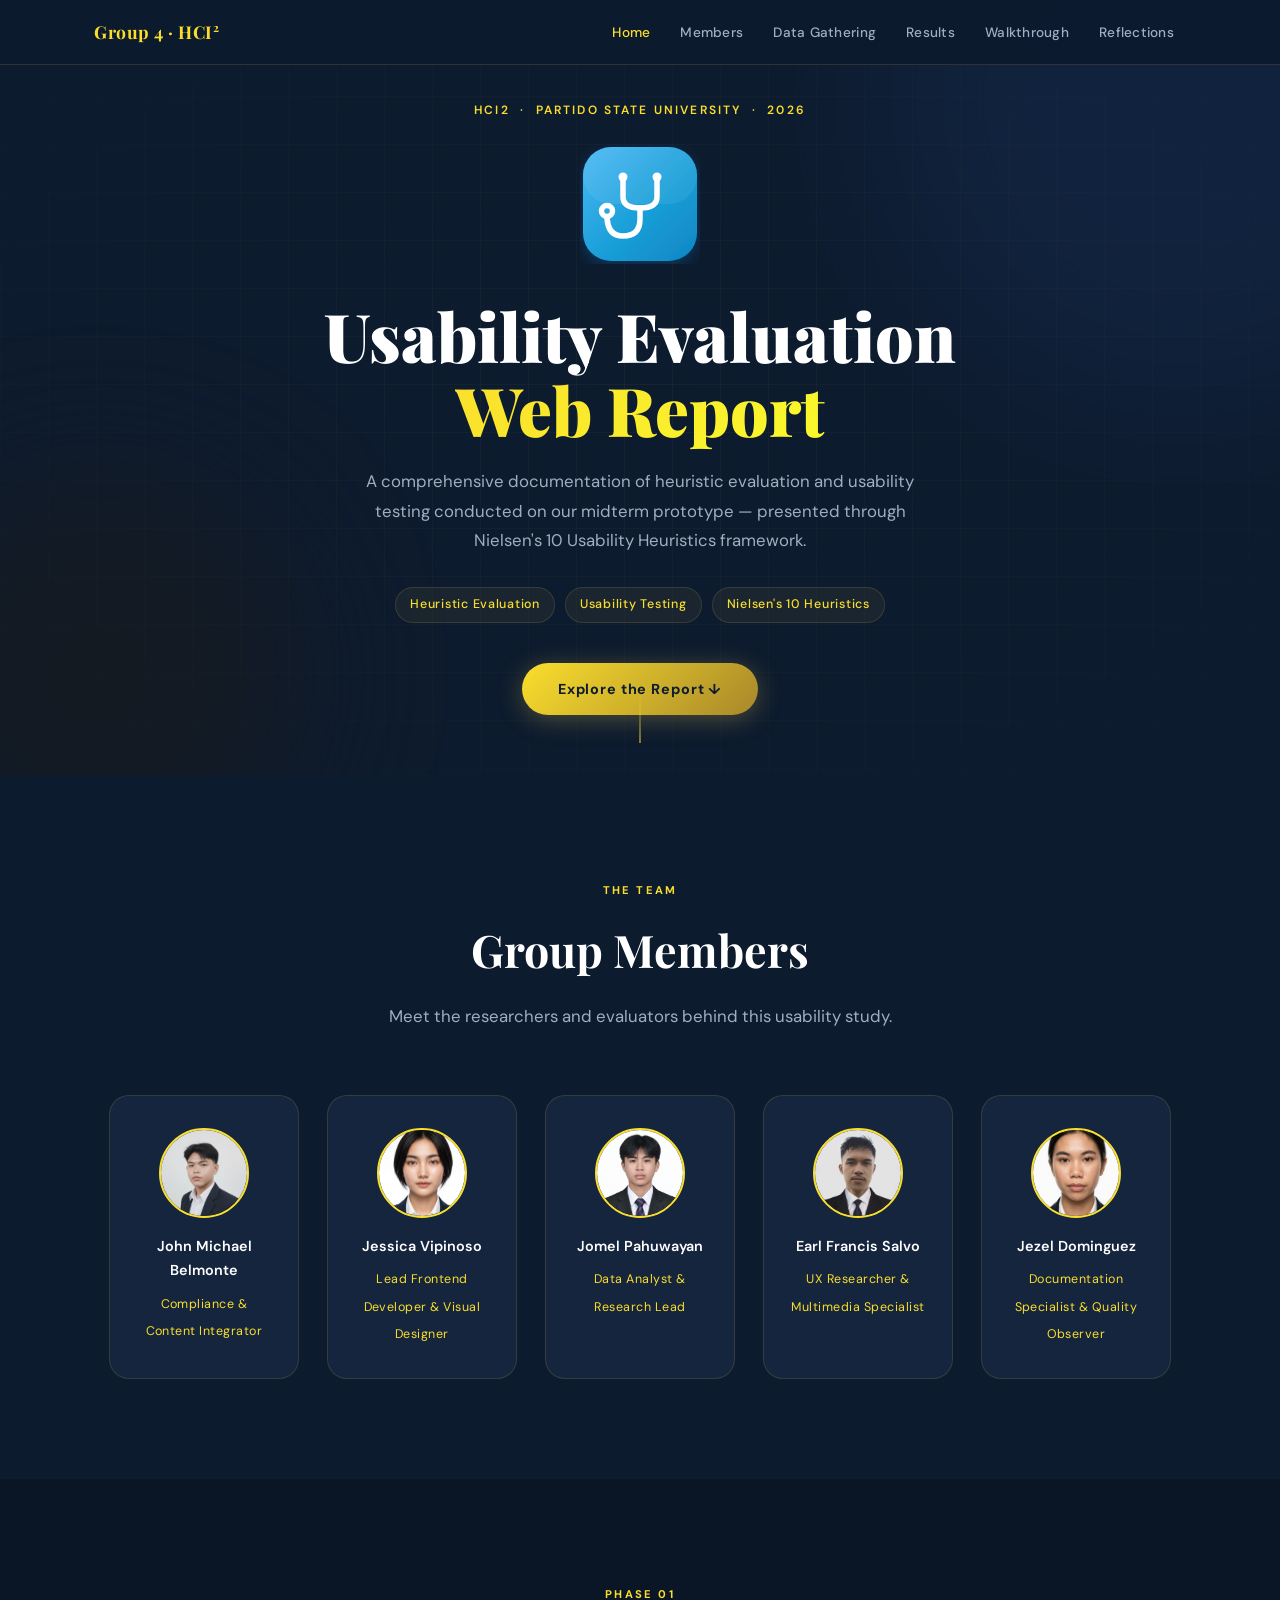
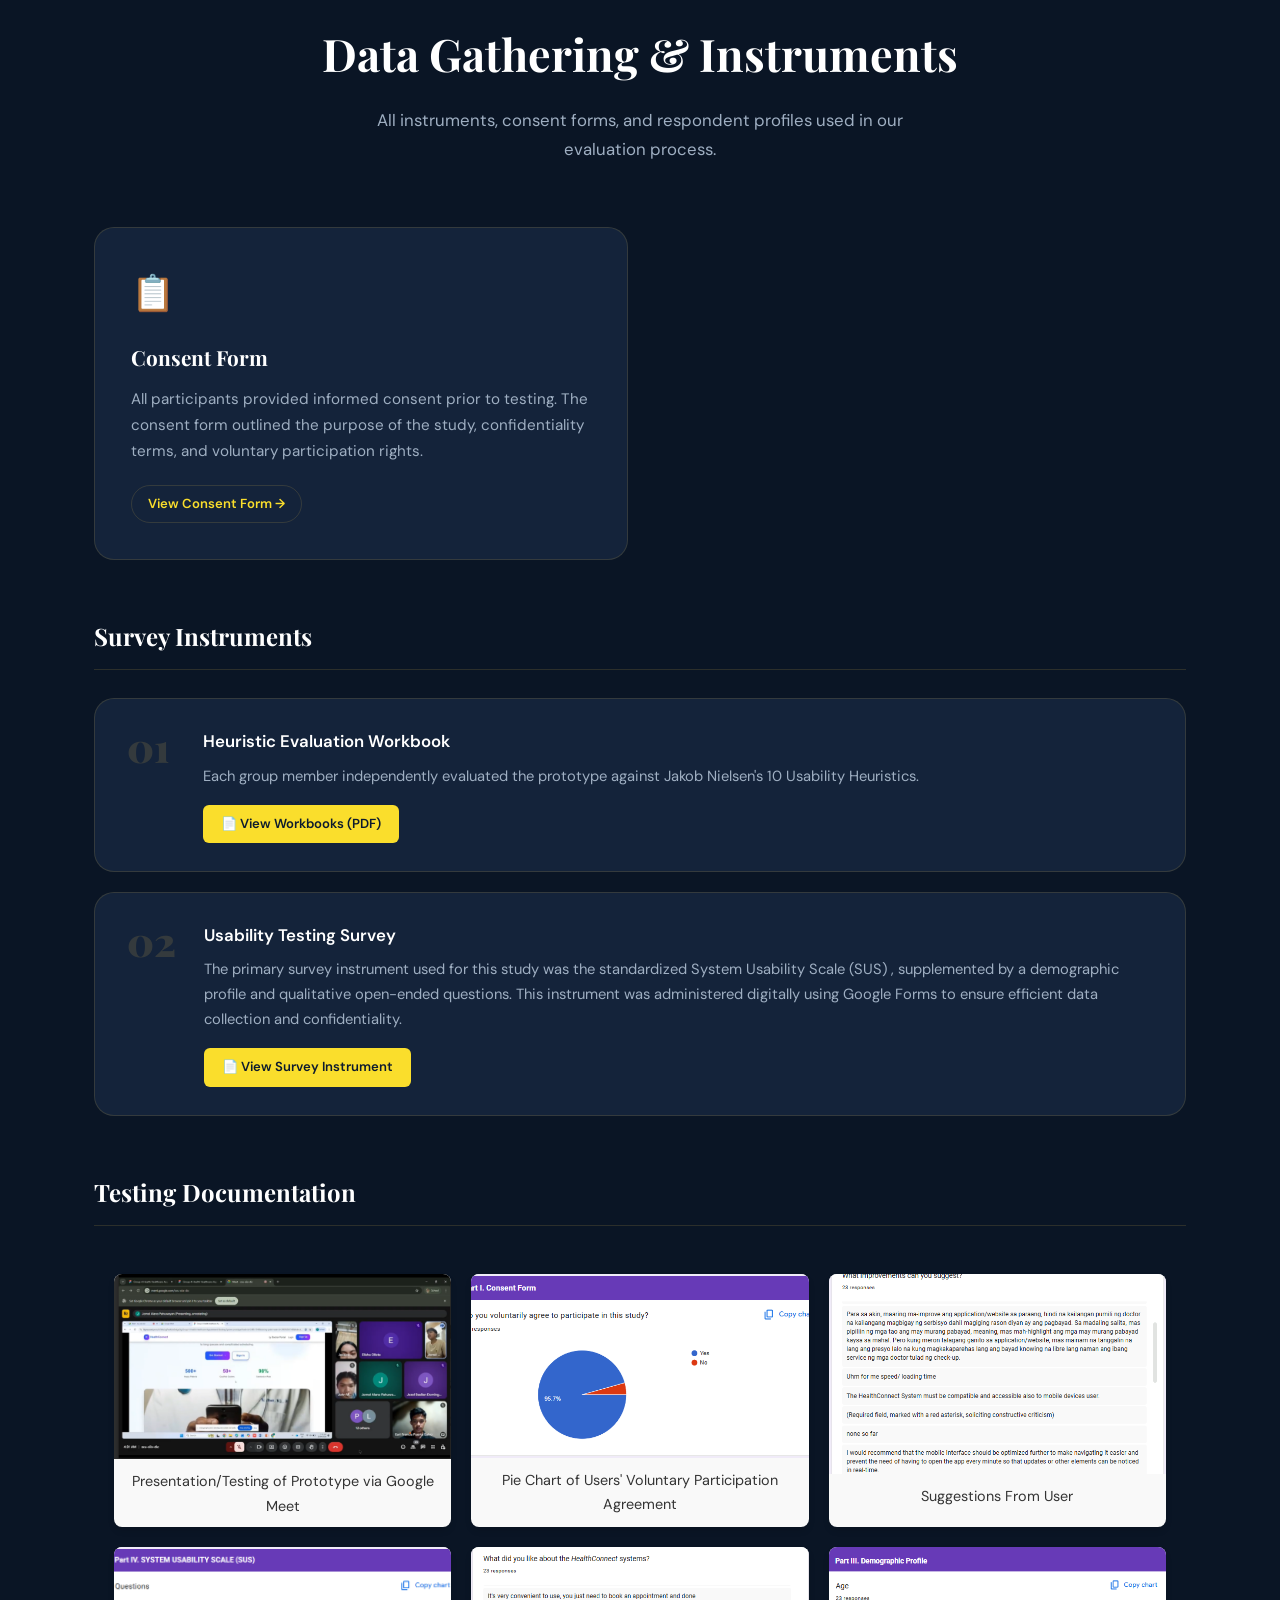
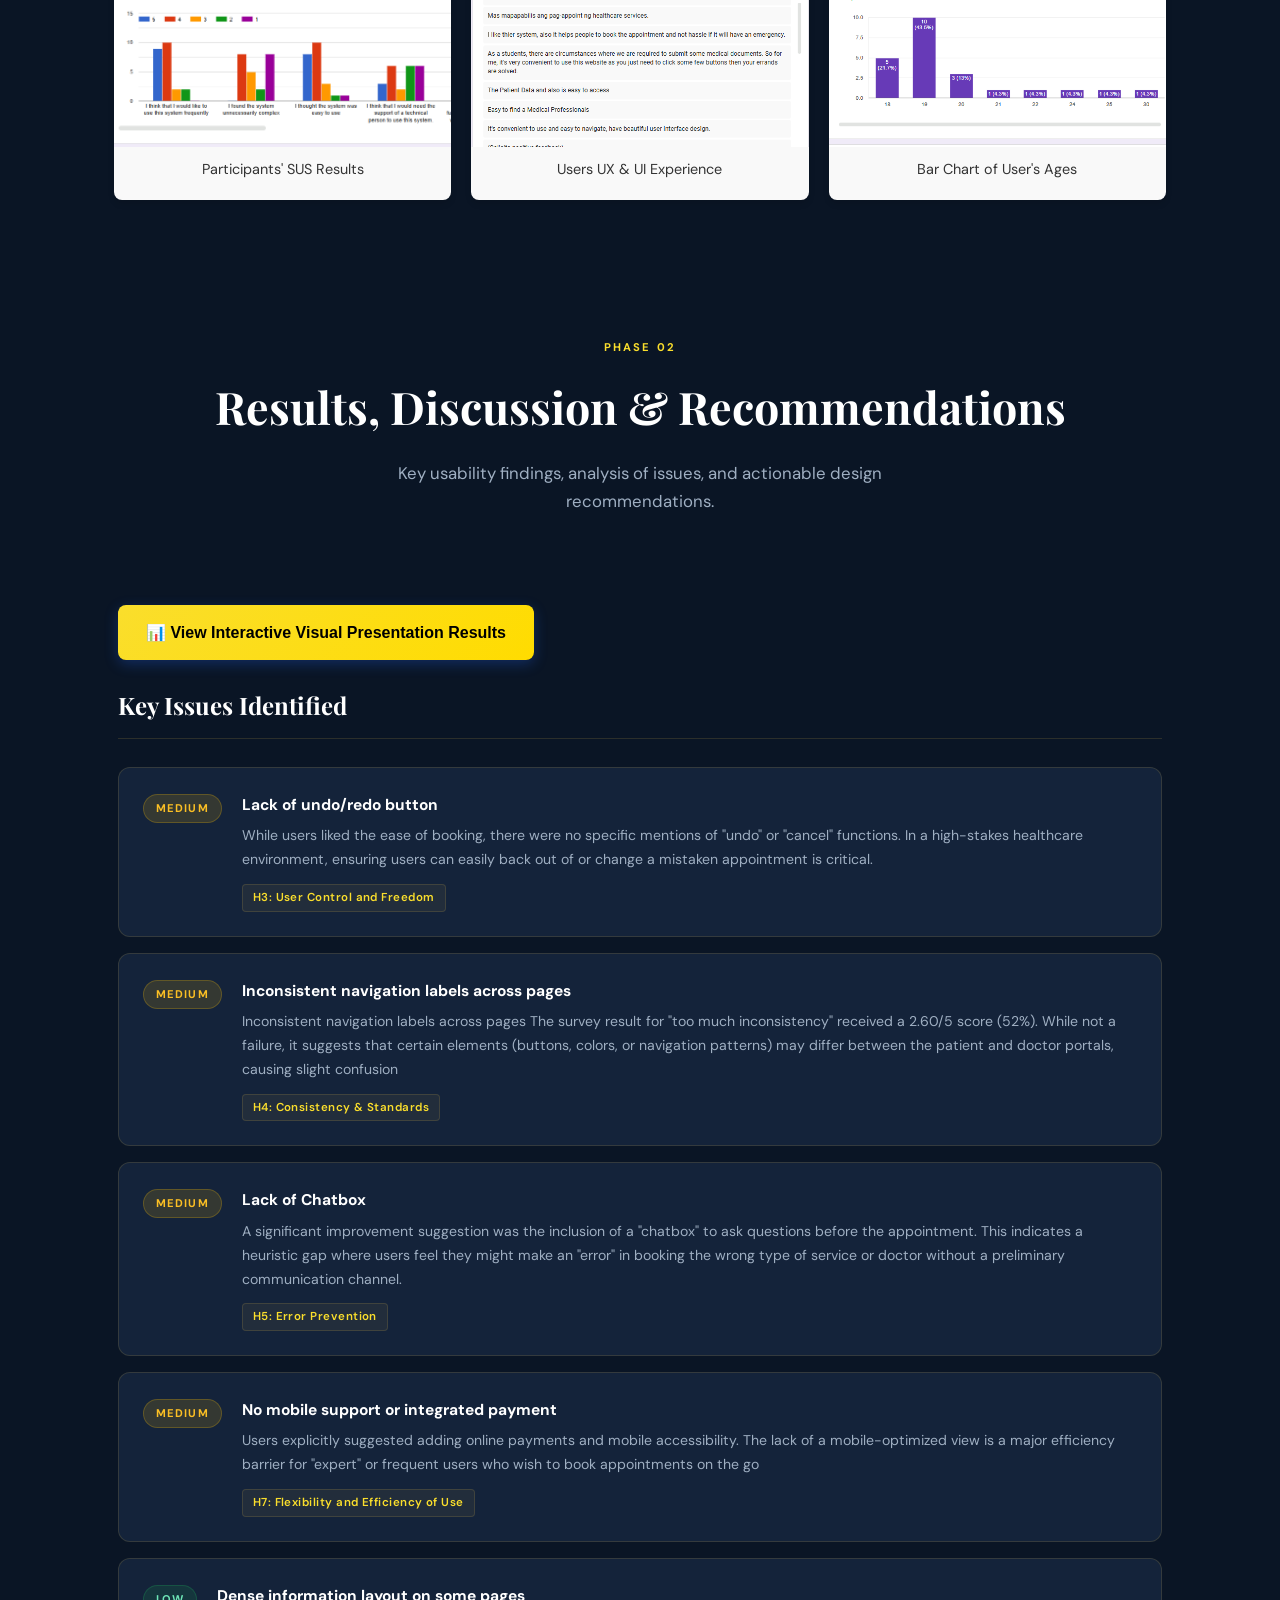
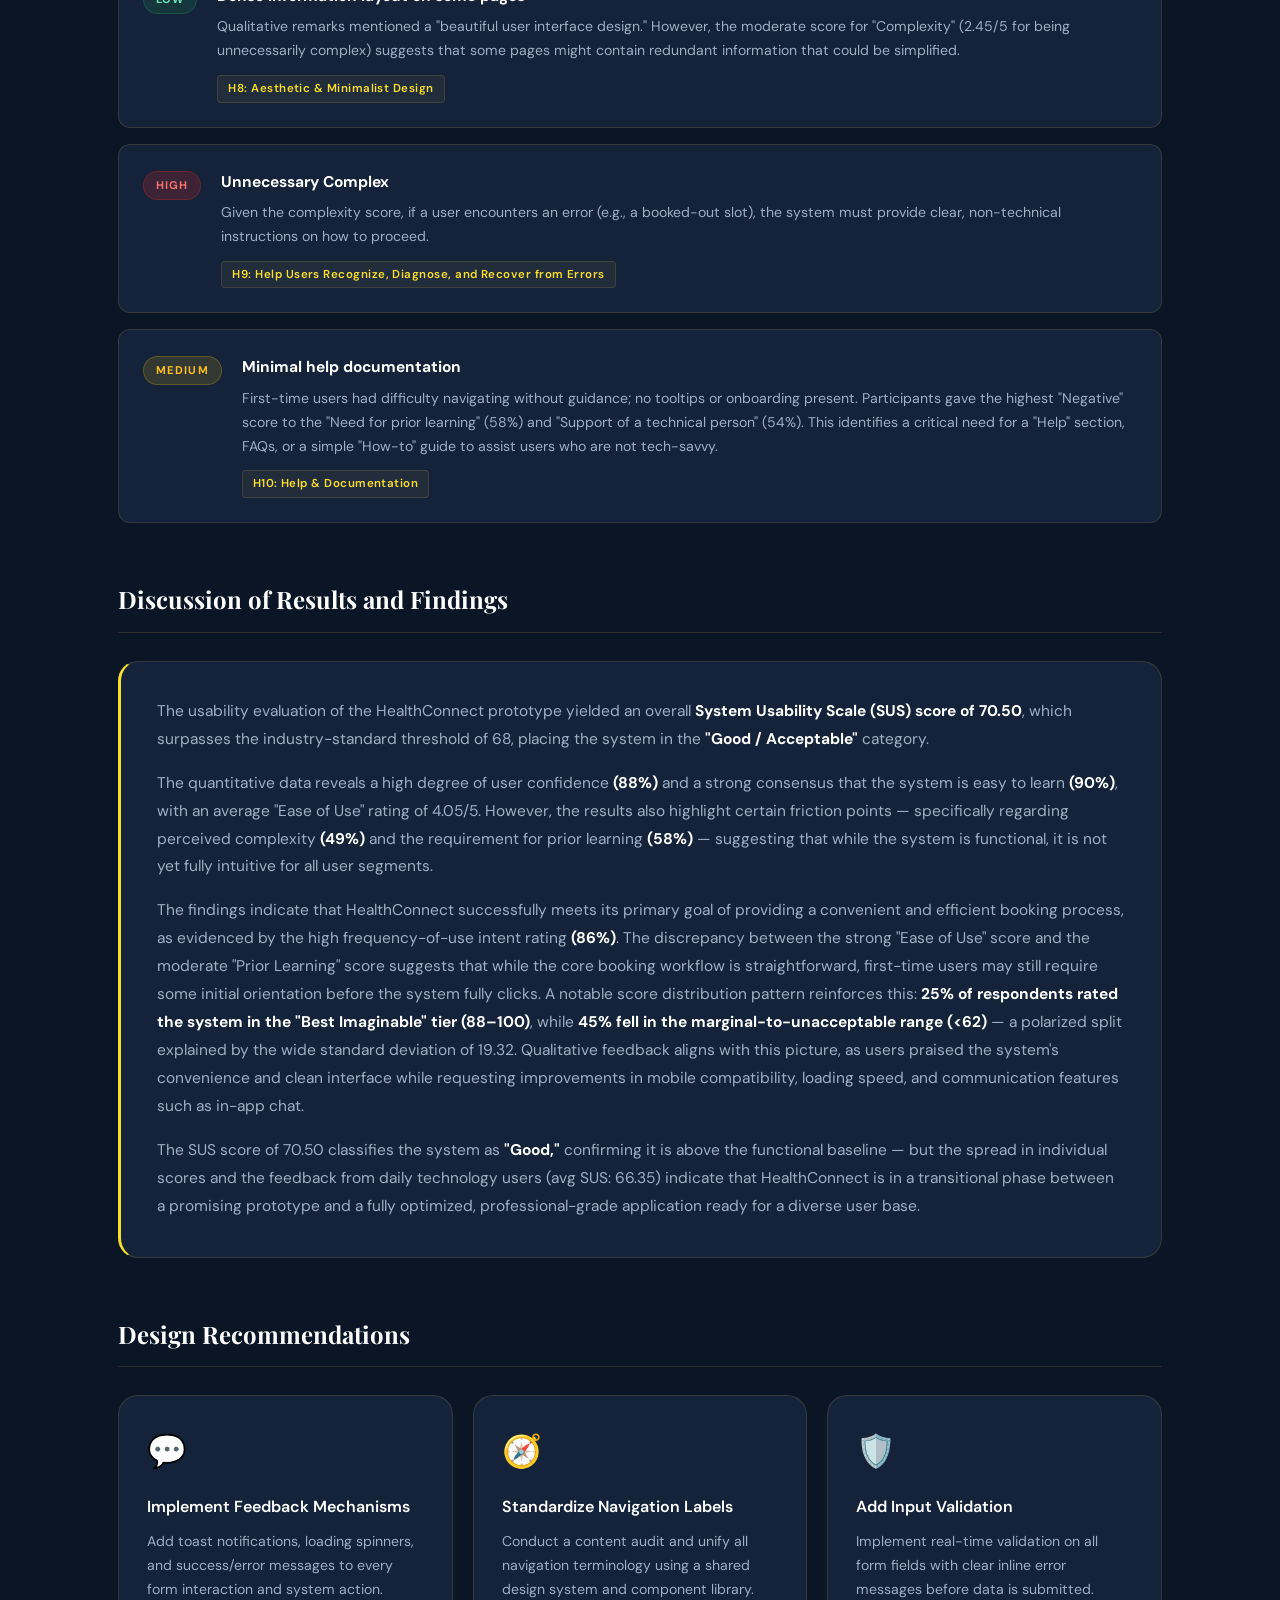
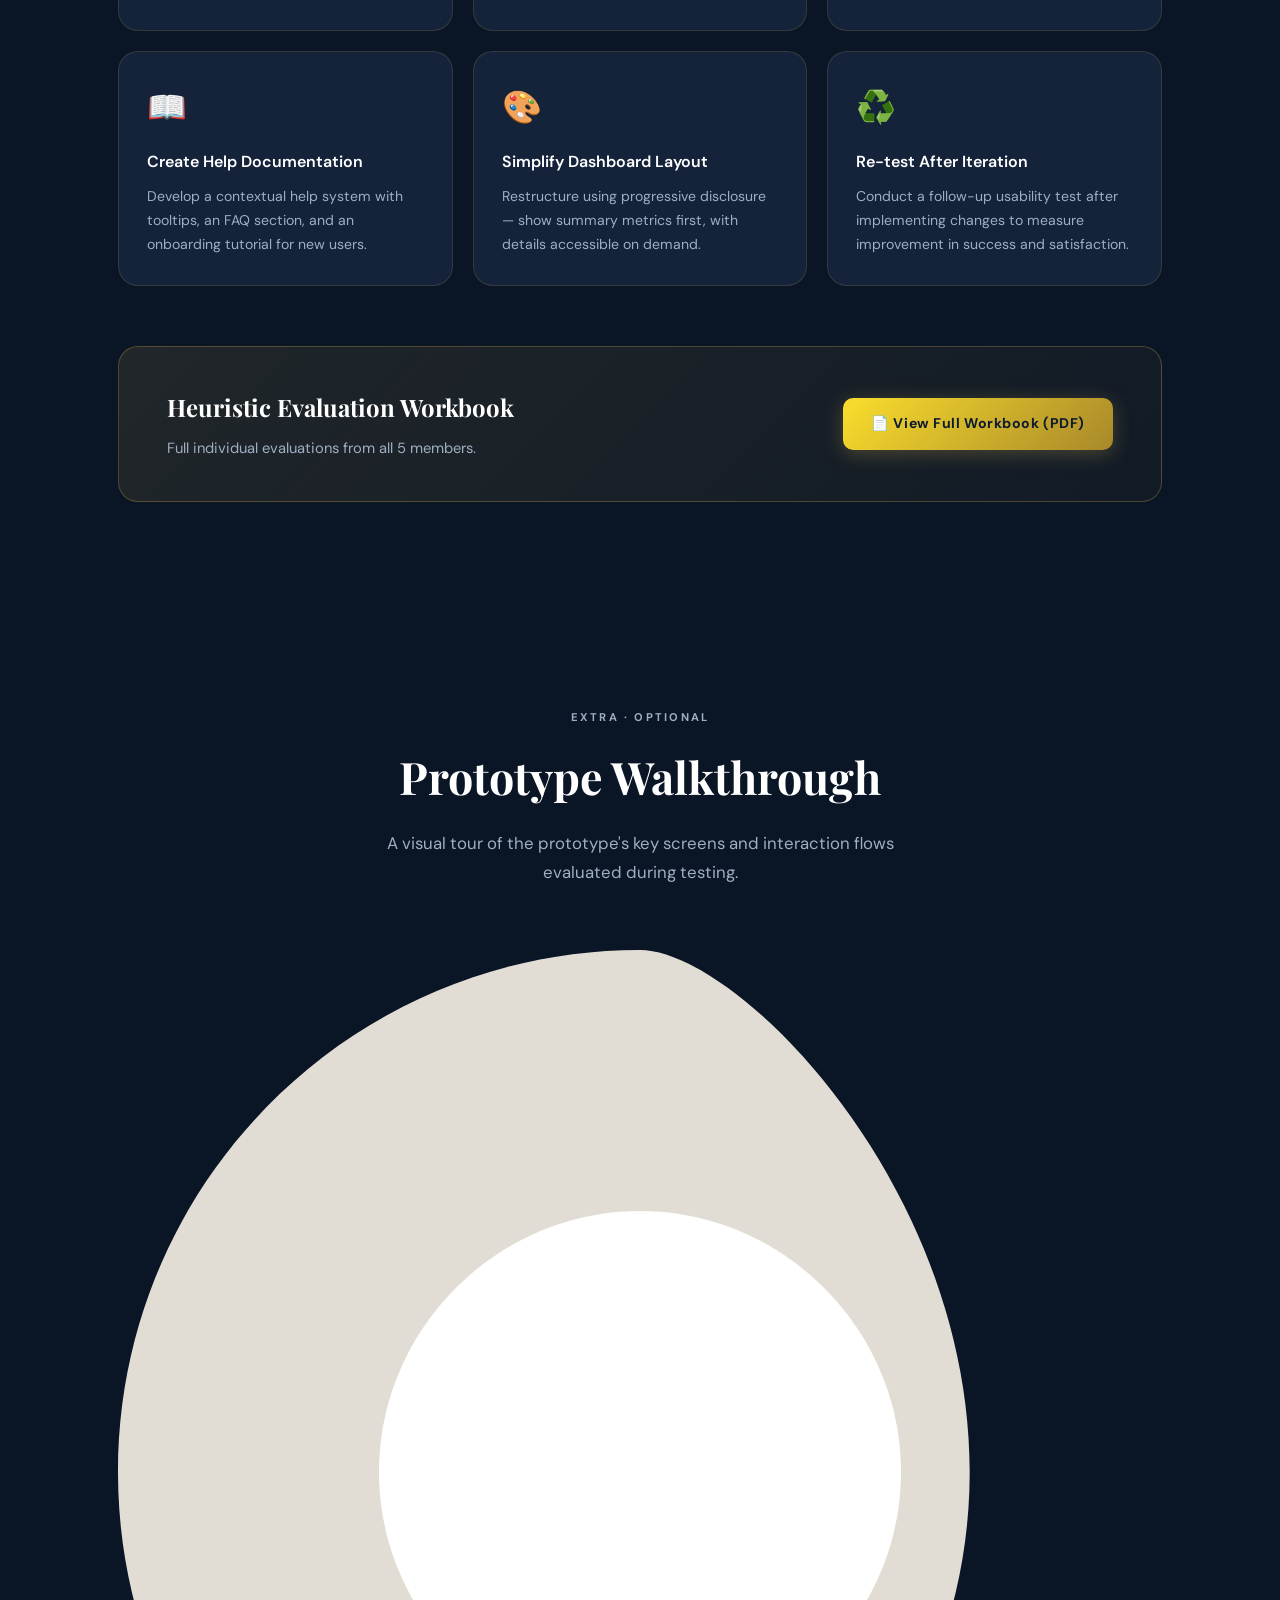
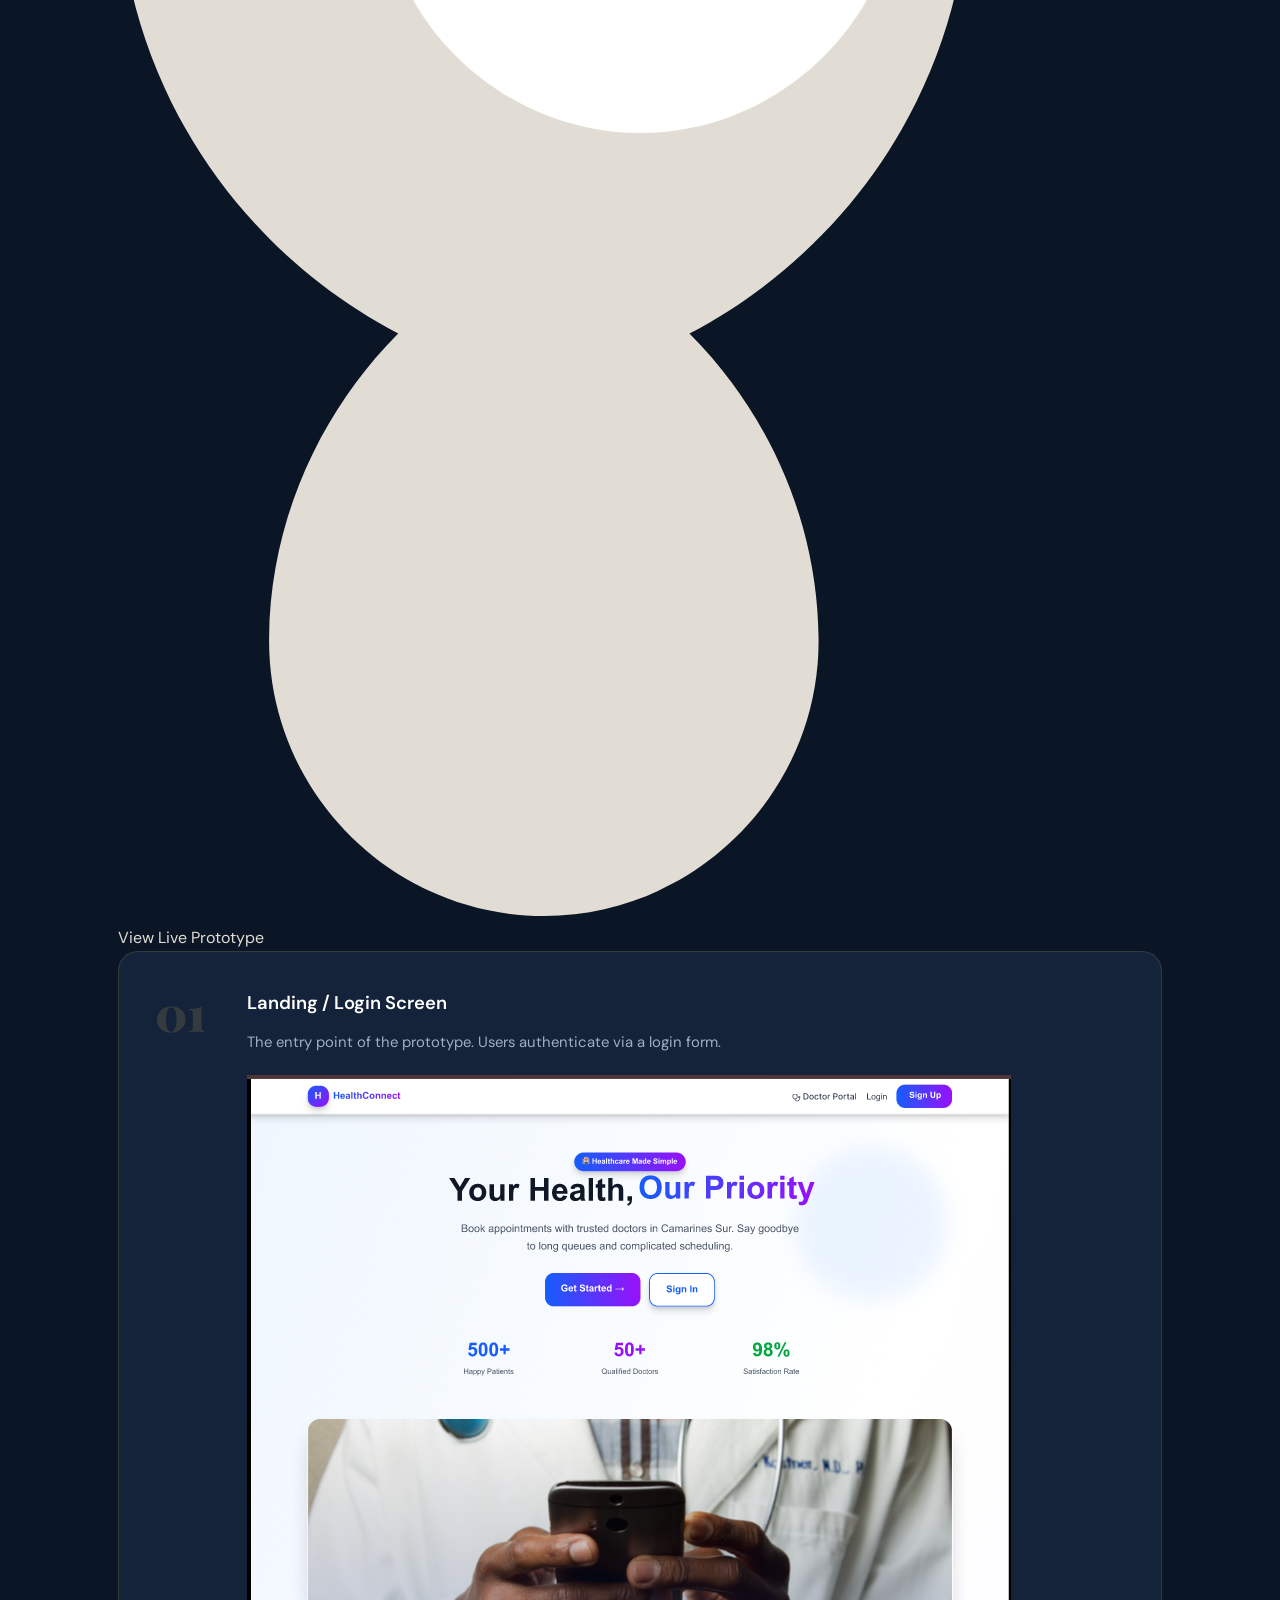
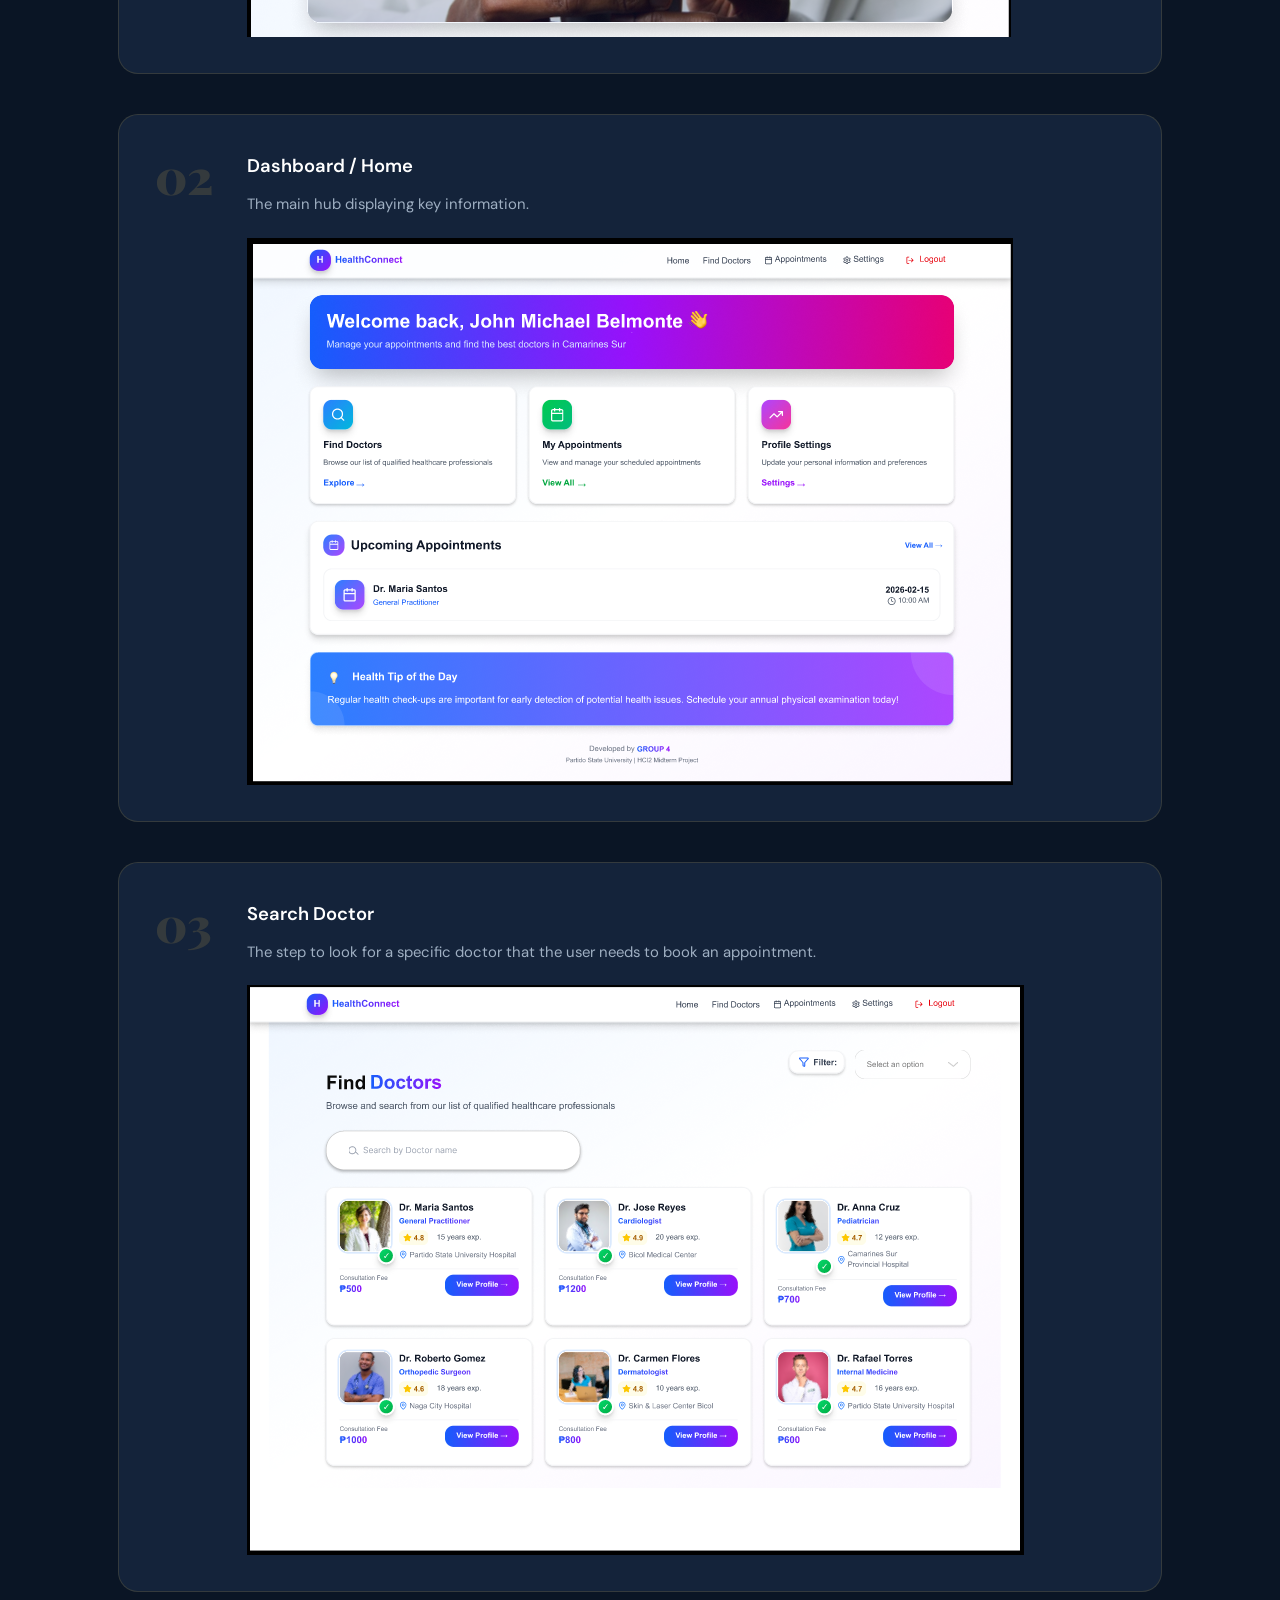
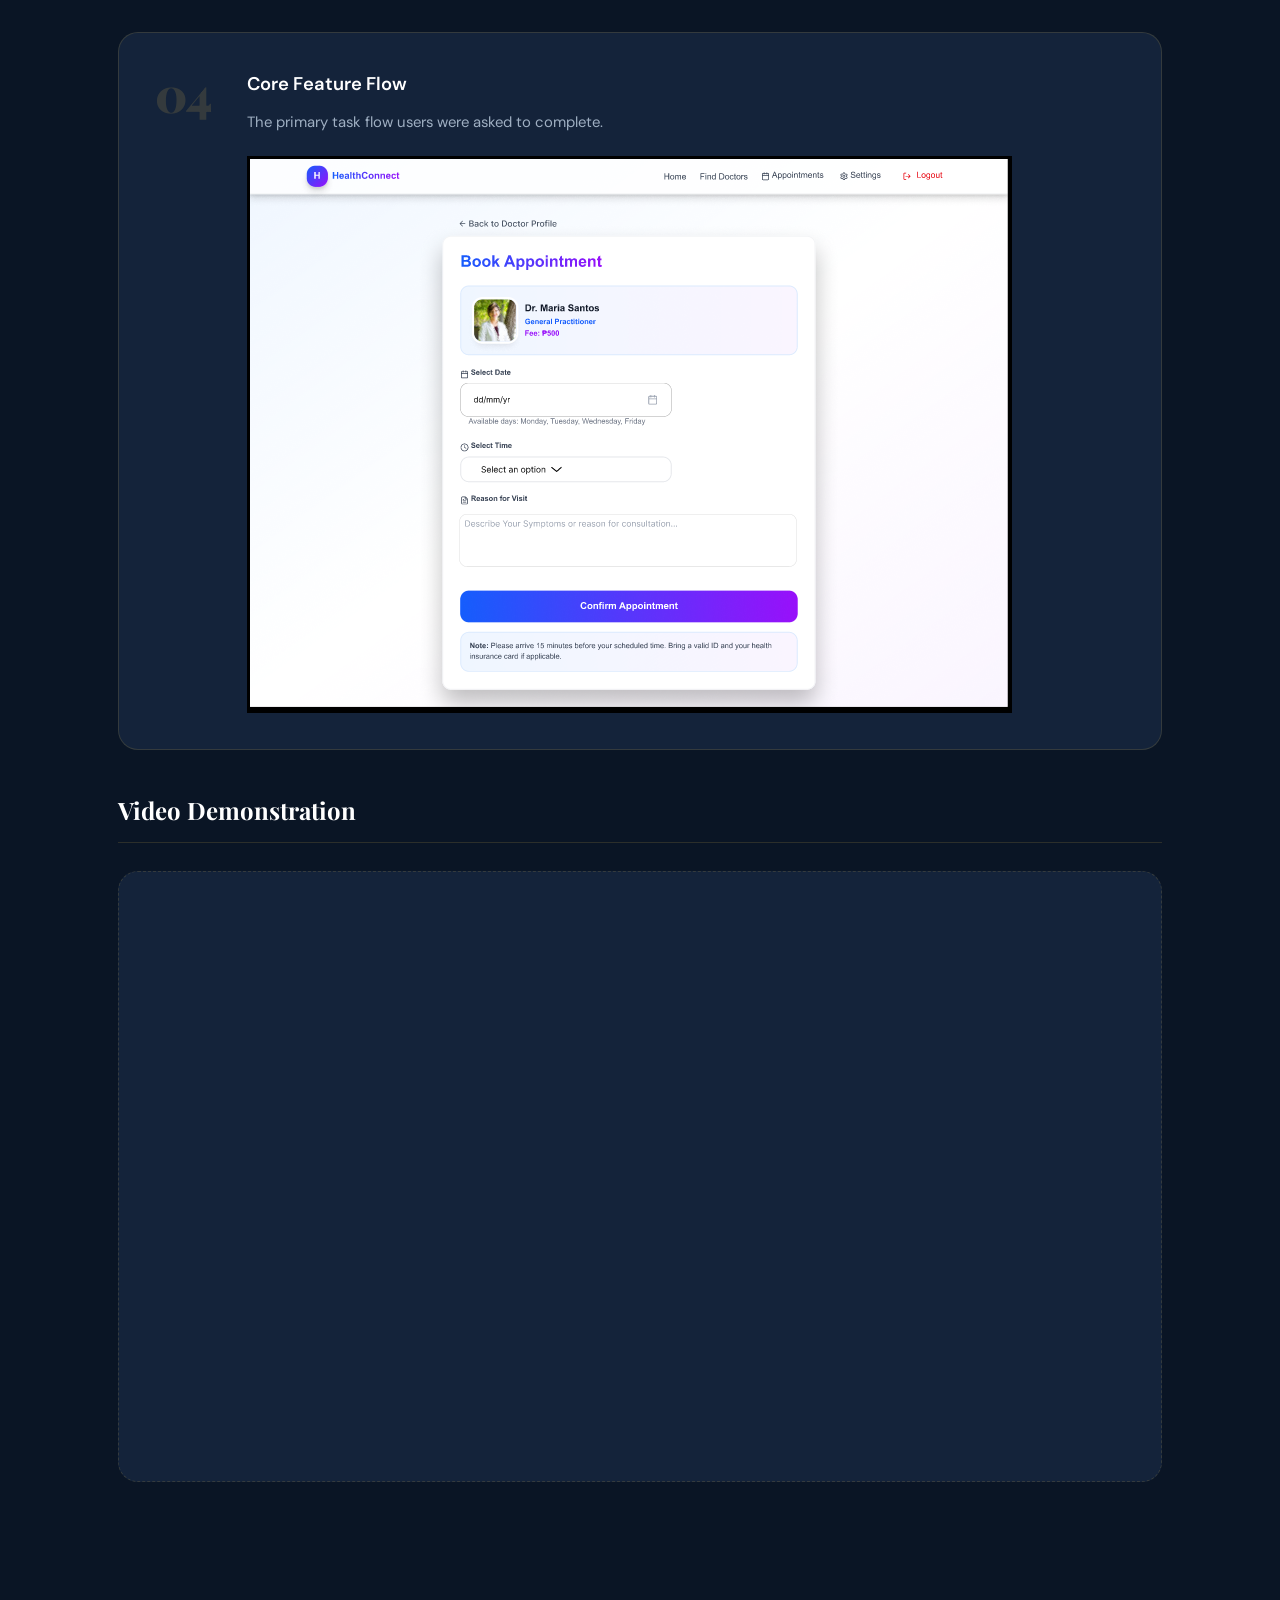
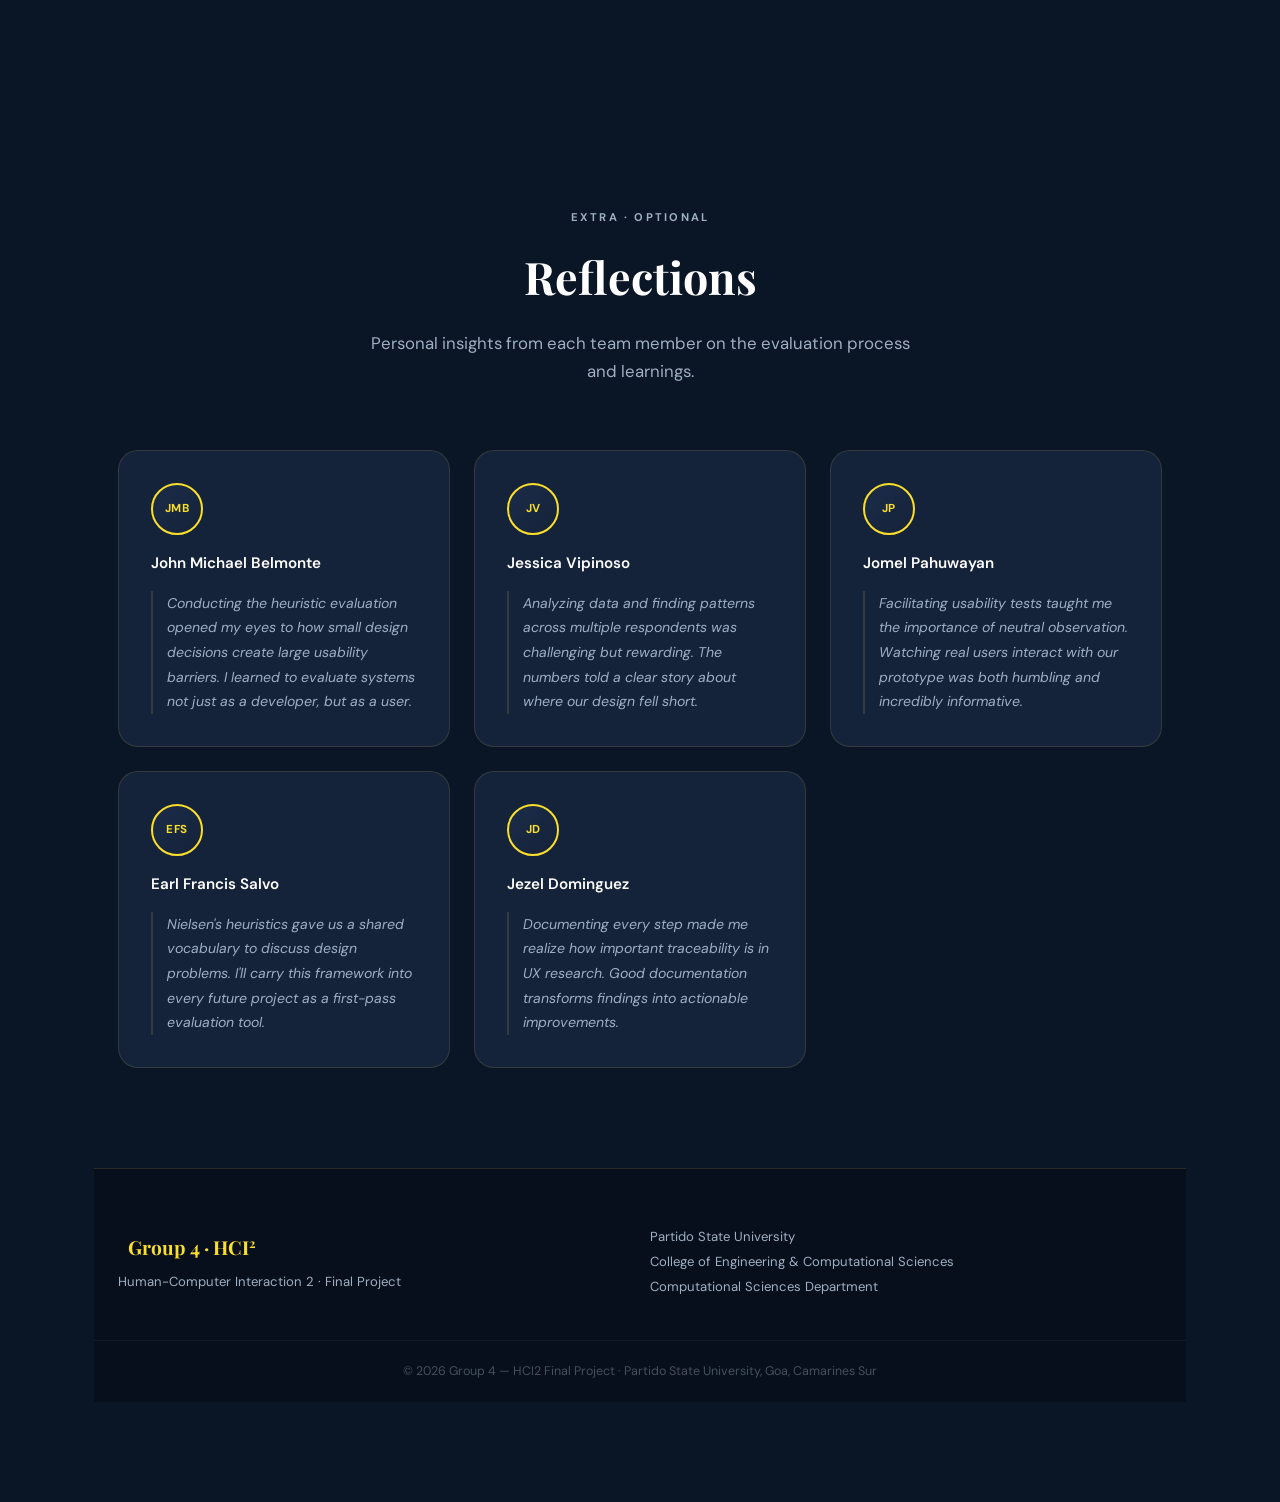
==== index.html @ 3b94b248 "Update index.html" ====
<!DOCTYPE html>
<html lang="en">
<head>
  <meta charset="UTF-8">
  <meta name="viewport" content="width=device-width, initial-scale=1.0">
  <title>HCI Final Project | Web Reporting Site</title>
  <link rel="preconnect" href="https://fonts.googleapis.com">
  <link href="https://fonts.googleapis.com/css2?family=Playfair+Display:wght@400;700;900&family=DM+Sans:ital,wght@0,300;0,400;0,500;0,600;1,300&display=swap" rel="stylesheet">
  <link rel="stylesheet" href="s.css">
</head>
<body>

  <!-- NAV -->
  <nav class="navbar" id="navbar">
    <div class="nav-inner">
      <span class="nav-logo">Group 4 · HCI<sup>2</sup></span>
      <ul class="nav-links" id="navLinks">
        <li><a href="#home">Home</a></li>
        <li><a href="#members">Members</a></li>
        <li><a href="#data">Data Gathering</a></li>
        <li><a href="#results">Results</a></li>
        <li><a href="#walkthrough">Walkthrough</a></li>
        <li><a href="#reflections">Reflections</a></li>
      </ul>
      
      <button class="hamburger" id="hamburger" aria-label="Menu">
        <span></span><span></span><span></span>
      </button>
    </div>
  </nav>

  <!-- ═══════════ HOME ═══════════ -->
  <section id="home" class="hero">
    <div class="hero-grid-bg"></div>
    <div class="hero-orb hero-orb-1"></div>
    <div class="hero-orb hero-orb-2"></div>
    <div class="hero-content reveal">
      <div class="hero-eyebrow">HCI2 &nbsp;·&nbsp; Partido State University &nbsp;·&nbsp; 2026</div>
      <div class="logo-container">
  <svg class="project-logo-svg" xmlns="http://www.w3.org/2000/svg" viewBox="0 0 120 120">
    <defs>
      <linearGradient id="bg_gradient" x1="0%" y1="0%" x2="100%" y2="100%">
        <stop offset="0%" stop-color="#49b8f5"/>
        <stop offset="55%" stop-color="#1a9fd8"/>
        <stop offset="100%" stop-color="#0e86c4"/>
      </linearGradient>
      <filter id="dropshadow" x="-20%" y="-10%" width="140%" height="140%">
        <feDropShadow dx="0" dy="5" stdDeviation="7" flood-color="rgba(8,100,170,0.4)"/>
      </filter>
    </defs>
    <rect x="3" y="3" width="114" height="114" rx="28" ry="28" fill="url(#bg_gradient)" filter="url(#dropshadow)"/>
    <rect x="3" y="3" width="114" height="57" rx="28" ry="28" fill="white" opacity="0.07"/>
    <circle cx="43" cy="33" r="4.5" fill="white"/>
    <circle cx="77" cy="33" r="4.5" fill="white"/>
    <path d="M43 37.5 L43 53 Q43 64 60 64 Q77 64 77 53 L77 37.5" fill="none" stroke="white" stroke-width="5.5" stroke-linecap="round" stroke-linejoin="round"/>
    <path d="M60 64 L60 75 Q60 92 43 92 Q28 92 27 74 L28 80" fill="none" stroke="white" stroke-width="5.5" stroke-linecap="round" stroke-linejoin="round"/>
    <circle cx="27" cy="67" r="5.5" fill="none" stroke="white" stroke-width="5.5"/>
  </svg>
      </div>
      <h1 class="hero-title">
        Usability Evaluation<br>
        <span class="accent-text">Web Report</span>
      </h1>
      <p class="hero-sub">A comprehensive documentation of heuristic evaluation and usability testing conducted on our midterm prototype — presented through Nielsen's 10 Usability Heuristics framework.</p>
      <div class="hero-pills">
        <span>Heuristic Evaluation</span>
        <span>Usability Testing</span>
        <span>Nielsen's 10 Heuristics</span>
      </div>
      <a href="#data" class="cta-btn">Explore the Report ↓</a>
    </div>
    <div class="hero-scroll">
      <div class="scroll-bar"></div>
    </div>
  </section>

  <!-- ═══════════ MEMBERS ═══════════ -->
  <section id="members" class="section">
    <div class="container">
      <div class="sec-header reveal">
        <div class="sec-label">The Team</div>
        <h2>Group Members</h2>
        <p>Meet the researchers and evaluators behind this usability study.</p>
      </div>

      <div class="members-grid">
        <div class="member-card reveal" style="--d:.0s">
          <div class="m-img-wrap">
            <img src="1.jpg" alt="John Michael Belmonte" onerror="this.src='https://ui-avatars.com/api/?name=John+Belmonte&background=1a2a4a&color=c9a84c&bold=true&size=200'">
          </div>
          <h3>John Michael Belmonte</h3>
          <span>Compliance & Content Integrator</span>
        </div>
        <div class="member-card reveal" style="--d:.1s">
          <div class="m-img-wrap">
            <img src="2.jpg" alt="Jessica Vipinoso" onerror="this.src='https://ui-avatars.com/api/?name=Jessica+Vipinoso&background=1a2a4a&color=c9a84c&bold=true&size=200'">
          </div>
          <h3>Jessica Vipinoso</h3>
          <span>Lead Frontend Developer & Visual Designer</span>
        </div>
        <div class="member-card reveal" style="--d:.2s">
          <div class="m-img-wrap">
            <img src="3.jpg" alt="Jommel Pahuwayan" onerror="this.src='https://ui-avatars.com/api/?name=Jommel+Pahuwayan&background=1a2a4a&color=c9a84c&bold=true&size=200'">
          </div>
          <h3>Jomel Pahuwayan</h3>
          <span>Data Analyst & Research Lead</span>
        </div>
        <div class="member-card reveal" style="--d:.3s">
          <div class="m-img-wrap">
            <img src="4.jpg" alt="Earl Francis Salvo" onerror="this.src='https://ui-avatars.com/api/?name=Earl+Salvo&background=1a2a4a&color=c9a84c&bold=true&size=200'">
          </div>
          <h3>Earl Francis Salvo</h3>
          <span>UX Researcher & Multimedia Specialist</span>
        </div>
        <div class="member-card reveal" style="--d:.4s">
          <div class="m-img-wrap">
            <img src="5.jpg" alt="Jezel Dominguez" onerror="this.src='https://ui-avatars.com/api/?name=Jezel+Dominguez&background=1a2a4a&color=c9a84c&bold=true&size=200'">
          </div>
          <h3>Jezel Dominguez</h3>
          <span>Documentation Specialist & Quality Observer</span>
        </div>
      </div>
    </div>
  </section>

  <!-- ═══════════ DATA GATHERING ═══════════ -->
  <section id="data" class="section alt-bg">
    <div class="container">
      <div class="sec-header reveal">
        <div class="sec-label">Phase 01</div>
        <h2>Data Gathering &amp; Instruments</h2>
        <p>All instruments, consent forms, and respondent profiles used in our evaluation process.</p>
      </div>

      <div class="two-col reveal">
        <div class="info-card">
  <div class="ic-icon">📋</div>
  <h3>Consent Form</h3>
  <p>All participants provided informed consent prior to testing. The consent form outlined the purpose of the study, confidentiality terms, and voluntary participation rights.</p>
  
  <a href="Group4_Consent-Form.pdf" target="_blank" class="link-pill">View Consent Form →</a>
</div>
        
      </div>

      <div class="instruments-wrap reveal">
        <h3 class="sub-h">Survey Instruments</h3>
        <div class="instruments-grid">
          <div class="inst-item">
            <div class="inst-num">01</div>
            <div class="inst-body">
              <h4>Heuristic Evaluation Workbook</h4>
              <p>Each group member independently evaluated the prototype against Jakob Nielsen's 10 Usability Heuristics.</p>
              <a href="https://drive.google.com/drive/folders/1pP_fxRHup8cwJ_bHLTJ5UtrGMcaPcYqg" target="_blank" class="doc-btn">📄 View Workbooks (PDF)</a>
            </div>
          </div>
          <div class="inst-item">
            <div class="inst-num">02</div>
            <div class="inst-body">
              <h4>Usability Testing Survey</h4>
              <p>The primary survey instrument used for this study was the standardized System Usability Scale (SUS) , supplemented by a demographic profile and qualitative open-ended questions. This instrument was administered digitally using Google Forms to ensure efficient data collection and confidentiality.</p>
              
              <a href="https://docs.google.com/forms/d/e/1FAIpQLSdaZsKwEXSKpKevrDTCxYxlgKeM7DP78IzgzsFG43Ys3r_5Bw/viewform?fbclid=IwY2xjawRS7hhleHRuA2FlbQIxMQBzcnRjBmFwcF9pZAEwAAEedym5RzrUIVkX7C4NQnraAi6PGwJRjwoIgwNo9a8hxr_TI1OmLc43fT--Se8_aem_QlvMQc1bt2rlEz3OWLsuSQ" target="_blank" class="doc-btn">📄 View Survey Instrument</a>
            </div>
          </div>
        </div>
      </div>

      <section class="gallery-wrap reveal">
  <h3 class="sub-h">Testing Documentation</h3>
  <div class="gallery-grid">
    <div class="gal-item">
      <img src="VR.png" alt="VR environment testing session">
      <span>Presentation/Testing of Prototype via Google Meet</span>
    </div>
    <div class="gal-item">
      <img src="PIECAHRT.png" alt="Pie chart showing user demographic data">
      <span>Pie Chart of Users' Voluntary Participation Agreement</span>
    </div>
    <div class="gal-item">
      <img src="Q2.png" alt="Questionnaire results for session two">
      <span>Suggestions From User</span>
    </div>
    <div class="gal-item">
      <img src="BARCHART.png" alt="Bar chart representing performance metrics">
      <span>Participants' SUS Results</span>
    </div>
    <div class="gal-item">
      <img src="LIKE.png" alt="User satisfaction rating visual">
      <span>Users UX & UI Experience</span>
    </div>
    <div class="gal-item">
      <img src="AGE.png" alt="Google Meet testing session screenshot">
      <span>Bar Chart of User's Ages </span>
    </div>
  </div>
</section>

      
  <!-- ═══════════ RESULTS ═══════════ -->
  <section id="results" class="section">
    <div class="container">
      <div class="sec-header reveal">
        <div class="sec-label">Phase 02</div>
        <h2>Results, Discussion &amp; Recommendations</h2>
        <p>Key usability findings, analysis of issues, and actionable design recommendations.</p>
      </div>


      <a href="usability-dashboard.html" class="btn-dashboard-primary">
  📊 View Interactive Visual Presentation Results 
</a>

     

      <div class="findings-wrap reveal">
        <h3 class="sub-h">Key Issues Identified</h3>
        <div class="findings-list">
          <div class="finding-row">
            <span class="sev med">Medium</span>
            <div class="f-content">
              <strong>Lack of undo/redo button</strong>
              <p>While users liked the ease of booking, there were no specific mentions of "undo" or "cancel" functions. In a high-stakes healthcare environment, ensuring users can easily back out of or change a mistaken appointment is critical.</p>
              <span class="h-tag">H3: User Control and Freedom</span>
            </div>
          </div>
          <div class="finding-row">
            <span class="sev med">Medium</span>
            <div class="f-content">
              <strong>Inconsistent navigation labels across pages</strong>
              <p>Inconsistent navigation labels across pages
The survey result for "too much inconsistency" received a 2.60/5 score (52%). While not a failure, it suggests that certain elements (buttons, colors, or navigation patterns) may differ between the patient and doctor portals, causing slight confusion</p>
              <span class="h-tag">H4: Consistency &amp; Standards</span>
            </div>
          </div>
          <div class="finding-row">
            <span class="sev med">Medium</span>
            <div class="f-content">
              <strong>Lack of Chatbox</strong>
              <p>A significant improvement suggestion was the inclusion of a "chatbox" to ask questions before the appointment. This indicates a heuristic gap where users feel they might make an "error" in booking the wrong type of service or doctor without a preliminary communication channel.</p>
              <span class="h-tag">H5: Error Prevention</span>
            </div>
          </div>
           <div class="finding-row">
            <span class="sev med">Medium</span>
            <div class="f-content">
              <strong>No mobile support or integrated payment</strong>
              <p>Users explicitly suggested adding online payments and mobile accessibility. The lack of a mobile-optimized view is a major efficiency barrier for "expert" or frequent users who wish to book appointments on the go</p>
              <span class="h-tag">H7: Flexibility and Efficiency of Use</span>
            </div>
          </div>
          <div class="finding-row">
            <span class="sev low">Low</span>
            <div class="f-content">
              <strong>Dense information layout on some pages</strong>
              <p>Qualitative remarks mentioned a "beautiful user interface design." However, the moderate score for "Complexity" (2.45/5 for being unnecessarily complex) suggests that some pages might contain redundant information that could be simplified.</p>
              <span class="h-tag">H8: Aesthetic &amp; Minimalist Design</span>
            </div>
          </div>
          <div class="finding-row">
            <span class="sev high">High</span>
            <div class="f-content">
              <strong>Unnecessary Complex</strong>
              <p>Given the complexity score, if a user encounters an error (e.g., a booked-out slot), the system must provide clear, non-technical instructions on how to proceed.</p>
              <span class="h-tag">H9: Help Users Recognize, Diagnose, and Recover from Errors</span>
            </div>
          </div>

          
          <div class="finding-row">
            <span class="sev med">Medium</span>
            <div class="f-content">
              <strong>Minimal help documentation</strong>
              <p>First-time users had difficulty navigating without guidance; no tooltips or onboarding present. Participants gave the highest "Negative" score to the "Need for prior learning" (58%) and "Support of a technical person" (54%). This identifies a critical need for a "Help" section, FAQs, or a simple "How-to" guide to assist users who are not tech-savvy.</p>
              <span class="h-tag">H10: Help &amp; Documentation</span>
            </div>
          </div>

        </div>
      </div>

      <div class="discussion-wrap reveal">
        <h3 class="sub-h">Discussion of Results and Findings</h3>
        <div class="disc-card">
          <p>The usability evaluation of the HealthConnect prototype yielded an overall <strong>System Usability Scale (SUS) score of 70.50</strong>, which surpasses the industry-standard threshold of 68, placing the system in the <strong>"Good / Acceptable"</strong> category.</p>
<p>The quantitative data reveals a high degree of user confidence <strong>(88%)</strong> and a strong consensus that the system is easy to learn <strong>(90%)</strong>, with an average "Ease of Use" rating of 4.05/5. However, the results also highlight certain friction points — specifically regarding perceived complexity <strong>(49%)</strong> and the requirement for prior learning <strong>(58%)</strong> — suggesting that while the system is functional, it is not yet fully intuitive for all user segments.</p>
<p>The findings indicate that HealthConnect successfully meets its primary goal of providing a convenient and efficient booking process, as evidenced by the high frequency-of-use intent rating <strong>(86%)</strong>. The discrepancy between the strong "Ease of Use" score and the moderate "Prior Learning" score suggests that while the core booking workflow is straightforward, first-time users may still require some initial orientation before the system fully clicks. A notable score distribution pattern reinforces this: <strong>25% of respondents rated the system in the "Best Imaginable" tier (88–100)</strong>, while <strong>45% fell in the marginal-to-unacceptable range (&lt;62)</strong> — a polarized split explained by the wide standard deviation of 19.32. Qualitative feedback aligns with this picture, as users praised the system's convenience and clean interface while requesting improvements in mobile compatibility, loading speed, and communication features such as in-app chat.</p>
<p>The SUS score of 70.50 classifies the system as <strong>"Good,"</strong> confirming it is above the functional baseline — but the spread in individual scores and the feedback from daily technology users (avg SUS: 66.35) indicate that HealthConnect is in a transitional phase between a promising prototype and a fully optimized, professional-grade application ready for a diverse user base.</p>
        </div>
      </div>

      <div class="rec-wrap reveal">
        <h3 class="sub-h">Design Recommendations</h3>
        <div class="rec-grid">
          <div class="rec-card"><div class="rec-ico">💬</div><h4>Implement Feedback Mechanisms</h4><p>Add toast notifications, loading spinners, and success/error messages to every form interaction and system action.</p></div>
          <div class="rec-card"><div class="rec-ico">🧭</div><h4>Standardize Navigation Labels</h4><p>Conduct a content audit and unify all navigation terminology using a shared design system and component library.</p></div>
          <div class="rec-card"><div class="rec-ico">🛡️</div><h4>Add Input Validation</h4><p>Implement real-time validation on all form fields with clear inline error messages before data is submitted.</p></div>
          <div class="rec-card"><div class="rec-ico">📖</div><h4>Create Help Documentation</h4><p>Develop a contextual help system with tooltips, an FAQ section, and an onboarding tutorial for new users.</p></div>
          <div class="rec-card"><div class="rec-ico">🎨</div><h4>Simplify Dashboard Layout</h4><p>Restructure using progressive disclosure — show summary metrics first, with details accessible on demand.</p></div>
          <div class="rec-card"><div class="rec-ico">♻️</div><h4>Re-test After Iteration</h4><p>Conduct a follow-up usability test after implementing changes to measure improvement in success and satisfaction.</p></div>
        </div>
      </div>

      <div class="pdf-cta reveal">
        <div class="pdf-text">
          <h3>Heuristic Evaluation Workbook</h3>
          <p>Full individual evaluations from all 5 members.</p>
        </div>
        <a href="Group 4 -HealthConnect_Heuristic_Evaluation_Summary.pdf" class="btn-primary" target="_blank">📄 View Full Workbook (PDF)</a>
      </div>
    </div>
  </section>

  <!-- ═══════════ WALKTHROUGH (Optional) ═══════════ -->
  <section id="walkthrough" class="section alt-bg">
    <div class="container">
      <div class="sec-header reveal">
        <div class="sec-label sec-optional">Extra · Optional</div>
        <h2>Prototype Walkthrough</h2>
        <p>A visual tour of the prototype's key screens and interaction flows evaluated during testing.</p>
      </div>

      <a href="https://www.figma.com/proto/AJV6uLsgPxwXxfu0ndgoOg/Group-4-Health-Connect-Website-Prototype?node-id=2485-1340" class="figma-btn" target="_blank" rel="noopener noreferrer">
  <!-- Embedded Figma SVG Icon -->
  <svg class="figma-icon" viewBox="0 0 38 57" xmlns="http://www.w3.org/2000/svg">
    <path d="M19 0C8.5 0 0 8.5 0 19c0 7.3 4.1 13.6 10.2 16.8C7.4 38.6 5.5 42.6 5.5 47c0 5.5 4.5 10 10 10s10-4.5 10-10c0-4.4-1.9-8.4-4.7-11.2C26.9 32.6 31 26.3 31 19c0-10.5-8.5-19-12-19z" fill="currentColor"/>
    <path d="M9.5 19c0-5.2 4.3-9.5 9.5-9.5s9.5 4.3 9.5 9.5-4.3 9.5-9.5 9.5S9.5 24.2 9.5 19z" fill="#FFF"/>
  </svg>
  <span>View Live Prototype</span>
      </a>
      

      <div class="walk-steps">
  <div class="walk-step reveal">
    <div class="w-num">01</div>
    <div class="w-body">
      <h4>Landing / Login Screen</h4>
      <p>The entry point of the prototype. Users authenticate via a login form.</p>
      
      <img src="landig page.png" alt="Login Screen Screenshot" class="w-img tall">
    </div>
  </div>


      
        <div class="walk-step reveal">
          <div class="w-num">02</div>
          <div class="w-body">
            <h4>Dashboard / Home</h4>
            <p>The main hub displaying key information.</p>
            <img src="home.png" alt="Login Screen Screenshot" class="w-img tall">            
          </div>
        </div>

        <div class="walk-steps">
  <div class="walk-step reveal">
    <div class="w-num">03</div>
    <div class="w-body">
      <h4>Search Doctor</h4>
      <p>The step to look for a specific doctor that the user needs to book an appointment.</p>
      
      <img src="find doc.png" alt="Login Screen Screenshot" class="w-img tall">
    </div>
  </div>
      
        
        <div class="walk-step reveal">
          <div class="w-num">04</div>
          <div class="w-body">
            <h4>Core Feature Flow</h4>
            <p>The primary task flow users were asked to complete.</p>
            <img src="book.png" alt="Login Screen Screenshot" class="w-img tall">
          </div>
        </div>
    

      <div class="video-wrap reveal">
        <h3 class="sub-h">Video Demonstration</h3>
        <div class="video-ph">
          <iframe src="https://drive.google.com/file/d/1AO4YvZNIHmurev0GhFjBAXLLG8zzf6DL/preview" width="100%" height="480" frameborder="0"></iframe>
          
                 </div>
      </div>
    </div>
  </section>

  <!-- ═══════════ REFLECTIONS (Optional) ═══════════ -->
  <section id="reflections" class="section">
    <div class="container">
      <div class="sec-header reveal">
        <div class="sec-label sec-optional">Extra · Optional</div>
        <h2>Reflections</h2>
        <p>Personal insights from each team member on the evaluation process and learnings.</p>
      </div>

      <div class="reflections-grid">
        <div class="ref-card reveal" style="--d:0s">
          <div class="ref-avatar">
          JMB
          </div>
          <h4>John Michael Belmonte</h4>
          <blockquote>Conducting the heuristic evaluation opened my eyes to how small design decisions create large usability barriers. I learned to evaluate systems not just as a developer, but as a user.</blockquote>
        </div>
        <div class="ref-card reveal" style="--d:.1s">
          <div class="ref-avatar">
          JV
          </div>
          <h4>Jessica Vipinoso</h4>
          <blockquote>Analyzing data and finding patterns across multiple respondents was challenging but rewarding. The numbers told a clear story about where our design fell short.</blockquote>
   </div>
        <div class="ref-card reveal" style="--d:.2s">
          <div class="ref-avatar">JP
          </div>
          <h4>Jomel Pahuwayan</h4>
          <blockquote>Facilitating usability tests taught me the importance of neutral observation. Watching real users interact with our prototype was both humbling and incredibly informative.</blockquote>
        </div>
        <div class="ref-card reveal" style="--d:.3s">
          <div class="ref-avatar">EFS</div>
          <h4>Earl Francis Salvo</h4>
          <blockquote>Nielsen's heuristics gave us a shared vocabulary to discuss design problems. I'll carry this framework into every future project as a first-pass evaluation tool.</blockquote>
        </div>
        <div class="ref-card reveal" style="--d:.4s">
          <div class="ref-avatar">JD
   </div>
          
          <h4>Jezel Dominguez</h4>
          <blockquote>Documenting every step made me realize how important traceability is in UX research. Good documentation transforms findings into actionable improvements.</blockquote>
        </div>
      </div>
    </div>
  </section>



  <!-- SCROLL TO TOP -->
  <button id="scrollTop" title="Go to top" aria-label="Back to top">↑</button>

  <!-- FOOTER -->
  <footer class="footer">
    <div class="footer-inner">
      <div class="f-brand">
        <span class="f-logo">Group 4 · HCI<sup>2</sup></span>
        <p>Human-Computer Interaction 2 · Final Project</p>
      </div>
      <div class="f-school">
        <p>Partido State University</p>
        <p>College of Engineering &amp; Computational Sciences</p>
        <p>Computational Sciences Department</p>
      </div>
      
    </div>
    <div class="f-bottom">
      <p>© 2026 Group 4 — HCI2 Final Project · Partido State University, Goa, Camarines Sur</p>
    </div>
  </footer>
        
  <script src="script.js"></script>
</body>
</html>
---- s.css ----
:root {

  --navy:    #0d1b2e;

  --navy-2:  #142138;

  --navy-3:  #1c2d4a;

  --gold:    #fade2c;

  --gold-lt: #fafa2c;

  --cream:   #f5f0e8;

  --white:   #ffffff;

  --text:    #e2ddd4;

  --text-2:  #9fafc2;

  --border:  rgba(201,168,76,.18);

  --card-bg: rgba(28,45,74,.6);

  --alt-bg:  #0a1525;

  --font-d:  'Playfair Display', serif;

  --font-s:  'DM Sans', sans-serif;

  --rad:     12px;

  --rad-lg:  20px;
  --shadow:  0 8px 40px rgba(0,0,0,.4);
}

*, *::before, *::after { box-sizing: border-box; margin: 0; padding: 0; }

html { scroll-behavior: smooth; font-size: 16px; }

body {
  background: var(--navy);
  color: var(--text);
  font-family: var(--font-s);
  font-weight: 400;
  line-height: 1.7;
  overflow-x: hidden;
}

/* ── SCROLLBAR ── */
::-webkit-scrollbar { width: 6px; }
::-webkit-scrollbar-track { background: var(--navy); }
::-webkit-scrollbar-thumb { background: var(--gold); border-radius: 3px; }

/* ── UTILITY ── */
.container { max-width: 1140px; margin: 0 auto; padding: 0 24px; }
img { max-width: 100%; display: block; }
a { text-decoration: none; color: inherit; }

/* ─────────────────────────────────────
   NAVBAR
───────────────────────────────────── */
.navbar {
  position: fixed; top: 0; left: 0; right: 0; z-index: 1000;
  background: rgba(13,27,46,.92);
  backdrop-filter: blur(14px);
  border-bottom: 1px solid var(--border);
  transition: box-shadow .3s;
}
.navbar.scrolled { box-shadow: 0 4px 30px rgba(0,0,0,.5); }
.nav-inner {
  max-width: 1140px; margin: 0 auto; padding: 0 24px;
  display: flex; align-items: center; justify-content: space-between;
  height: 64px;
}
.nav-logo {
  font-family: var(--font-d);
  font-size: 1.1rem; font-weight: 700;
  color: var(--gold); letter-spacing: .03em;
}
.nav-logo sup { font-size: .65em; }
.nav-links { list-style: none; display: flex; gap: 6px; }
.nav-links a {
  font-size: .85rem; font-weight: 500;
  color: var(--text-2); padding: 6px 12px;
  border-radius: 6px; transition: all .2s;
  letter-spacing: .02em;
}
.nav-links a:hover { color: var(--gold); background: rgba(201,168,76,.08); }
.nav-links a.active { color: var(--gold); }
.hamburger {
  display: none; background: none; border: none; cursor: pointer;
  flex-direction: column; gap: 5px; padding: 4px;
}
.hamburger span {
  display: block; width: 24px; height: 2px;
  background: var(--text); border-radius: 2px;
  transition: all .3s;
}

.logo-container {
    width: 100%;           /* Take full width of parent */
    display: flex;         /* Use flexbox to center the child */
    justify-content: center; 
    margin-bottom: 20px;   /* Space below the logo */
}

.project-logo-svg {
    /* Responsive sizing */
    width: 120px;          /* Desktop size */
    height: auto;          /* Maintain aspect ratio */
    display: block;
    
    /* Smooth scaling */
    transition: width 0.3s ease;
}

/* Mobile Adjustments */
@media (max-width: 768px) {
    .project-logo-svg {
        width: 90px;       /* Smaller size for mobile phones */
    }
}
/* ─────────────────────────────────────
   HERO
───────────────────────────────────── */
.hero {
  min-height: 100%;
  display: flex; align-items: center; justify-content: center;
  position: relative; overflow: hidden;
  padding: 100px 24px 60px;
}
.hero-grid-bg {
  position: absolute; inset: 0;
  background-image:
    linear-gradient(rgba(201,168,76,.06) 1px, transparent 1px),
    linear-gradient(90deg, rgba(201,168,76,.06) 1px, transparent 1px);
  background-size: 48px 48px;
  mask-image: radial-gradient(ellipse 70% 70% at 50% 50%, black, transparent);
}
.hero-orb {
  position: absolute; border-radius: 50%;
  filter: blur(80px); opacity: .25; pointer-events: none;
}
.hero-orb-1 { width: 600px; height: 600px; background: #1e3a6e; top: -200px; right: -200px; }
.hero-orb-2 { width: 400px; height: 400px; background: #2a1a00; bottom: -100px; left: -100px; }
.hero-content {
  position: relative; text-align: center;
  max-width: 760px;
}
.hero-eyebrow {
  font-size: .75rem; font-weight: 600; letter-spacing: .18em;
  text-transform: uppercase; color: var(--gold);
  margin-bottom: 24px;
}
.hero-logo {
  max-height: 90px; max-width: 200px;
  margin: 0 auto 28px; border-radius: 12px;
  box-shadow: 0 0 30px rgba(201,168,76,.3);
}
.hero-title {
  font-family: var(--font-d);
  font-size: clamp(2.6rem, 6vw, 4.2rem);
  font-weight: 900; line-height: 1.1;
  color: var(--white); margin-bottom: 20px;
}
.accent-text {
  background: linear-gradient(135deg, var(--gold), var(--gold-lt));
  -webkit-background-clip: text; -webkit-text-fill-color: transparent;
  background-clip: text;
}
.hero-sub {
  font-size: 1.05rem; color: var(--text-2);
  max-width: 580px; margin: 0 auto 32px; line-height: 1.75;
}
.hero-pills {
  display: flex; flex-wrap: wrap; gap: 10px;
  justify-content: center; margin-bottom: 40px;
}
.hero-pills span {
  font-size: .78rem; font-weight: 500; letter-spacing: .06em;
  padding: 6px 14px; border-radius: 50px;
  border: 1px solid var(--border);
  color: var(--gold); background: rgba(201,168,76,.07);
}
.cta-btn {
  display: inline-block;
  background: linear-gradient(135deg, var(--gold), #a8882a);
  color: var(--navy); font-weight: 700;
  font-size: .9rem; letter-spacing: .06em;
  padding: 14px 36px; border-radius: 50px;
  transition: transform .2s, box-shadow .2s;
  box-shadow: 0 4px 24px rgba(201,168,76,.35);
}
.cta-btn:hover { transform: translateY(-2px); box-shadow: 0 8px 32px rgba(201,168,76,.5); }
.hero-scroll {
  position: absolute; bottom: 32px; left: 50%;
  transform: translateX(-50%);
}
.scroll-bar {
  width: 1px; height: 56px;
  background: linear-gradient(to bottom, transparent, var(--gold));
  margin: 0 auto;
  animation: scrollPulse 2s ease-in-out infinite;
}
@keyframes scrollPulse {
  0%,100% { opacity: .4; transform: scaleY(1); }
  50% { opacity: 1; transform: scaleY(1.1); }
}

/* ─────────────────────────────────────
   SECTIONS
───────────────────────────────────── */
.section { padding: 100px 0; }
.alt-bg { background: var(--alt-bg); }

.sec-header { text-align: center; margin-bottom: 64px; }
.sec-label {
  display: inline-block;
  font-size: .7rem; font-weight: 700; letter-spacing: .2em;
  text-transform: uppercase; color: var(--gold);
  margin-bottom: 12px;
}
.sec-label.sec-optional { color: var(--text-2); }
.sec-header h2 {
  font-family: var(--font-d);
  font-size: clamp(2rem, 4vw, 2.8rem);
  color: var(--white); margin-bottom: 14px;
}
.sec-header p { color: var(--text-2); font-size: 1.05rem; max-width: 560px; margin: 0 auto; }

.sub-h {
  font-family: var(--font-d);
  font-size: 1.5rem; color: var(--white);
  margin-bottom: 28px; padding-bottom: 12px;
  border-bottom: 1px solid var(--border);
}

/* ─────────────────────────────────────
   MEMBERS
───────────────────────────────────── */
.members-grid {
  display: flex; flex-wrap: wrap;
  gap: 28px; justify-content: center;
}
.member-card {
  background: var(--card-bg);
  border: 1px solid var(--border);
  border-radius: var(--rad-lg);
  padding: 32px 24px; text-align: center;
  width: 190px;
  transition: transform .3s, border-color .3s, box-shadow .3s;
  animation-delay: var(--d);
}
.member-card:hover {
  transform: translateY(-6px);
  border-color: var(--gold);
  box-shadow: 0 12px 40px rgba(201,168,76,.15);
}
.m-img-wrap {
  width: 90px; height: 90px; margin: 0 auto 16px;
  border-radius: 50%;
  border: 2px solid var(--gold);
  overflow: hidden;
}
.m-img-wrap img { width: 100%; height: 100%; object-fit: cover; }
.member-card h3 { font-size: .9rem; font-weight: 600; color: var(--white); margin-bottom: 6px; }
.member-card span { font-size: .78rem; color: var(--gold); letter-spacing: .04em; }

/* ─────────────────────────────────────
   DATA GATHERING
───────────────────────────────────── */
.two-col { display: grid; grid-template-columns: 1fr 1fr; gap: 24px; margin-bottom: 56px; }
.info-card {
  background: var(--card-bg);
  border: 1px solid var(--border);
  border-radius: var(--rad-lg); padding: 36px;
  transition: border-color .3s;
}
.info-card:hover { border-color: var(--gold); }
.ic-icon { font-size: 2.2rem; margin-bottom: 16px; }
.info-card h3 { font-family: var(--font-d); font-size: 1.3rem; color: var(--white); margin-bottom: 12px; }
.info-card p { color: var(--text-2); font-size: .95rem; margin-bottom: 20px; }
.info-card strong { color: var(--white); }
.link-pill {
  display: inline-block; font-size: .82rem; font-weight: 600;
  color: var(--gold); border: 1px solid var(--border);
  padding: 7px 16px; border-radius: 50px;
  transition: all .2s;
}
.link-pill:hover { background: rgba(201,168,76,.1); border-color: var(--gold); }
.resp-stats { display: flex; gap: 20px; margin-top: 20px; }
.r-stat-item { text-align: center; }
.rs-num { display: block; font-family: var(--font-d); font-size: 1.8rem; color: var(--gold); font-weight: 700; }
.rs-lbl { font-size: .75rem; color: var(--text-2); text-transform: uppercase; letter-spacing: .08em; }

.instruments-wrap { margin-bottom: 56px; }
.instruments-grid { display: flex; flex-direction: column; gap: 20px; }
.inst-item {
  display: flex; gap: 28px; align-items: flex-start;
  background: var(--card-bg);
  border: 1px solid var(--border);
  border-radius: var(--rad-lg); padding: 28px 32px;
  transition: border-color .3s;
}
.inst-item:hover { border-color: rgba(201,168,76,.4); }
.inst-num {
  font-family: var(--font-d);
  font-size: 2.5rem; font-weight: 900;
  color: var(--border); line-height: 1;
  min-width: 48px; flex-shrink: 0;
}
.inst-body h4 { font-size: 1.05rem; color: var(--white); margin-bottom: 8px; font-weight: 600; }
.inst-body p { color: var(--text-2); font-size: .92rem; margin-bottom: 16px; }
.doc-btn {
  display: inline-block; font-size: .82rem; font-weight: 600;
  color: var(--navy); background: var(--gold);
  padding: 8px 18px; border-radius: 6px;
  transition: opacity .2s, transform .2s;
}
.doc-btn:hover { opacity: .88; transform: translateY(-1px); }

.gallery-wrap { }
.gallery-grid {
  display: grid;
  grid-template-columns: repeat(3, 1fr);
  gap: 16px; margin-bottom: 12px;
}
.gal-item { border-radius: var(--rad); overflow: hidden; aspect-ratio: 4/3; }
.gal-item img { width: 100%; height: 100%; object-fit: cover; }
.ph {
  background: var(--navy-3);
  border: 1px dashed var(--border);
  display: flex; align-items: center; justify-content: center;
}
.ph span { font-size: .8rem; color: var(--text-2); }
.gal-note { font-size: .8rem; color: var(--text-2); font-style: italic; margin-top: 8px; }

/* ─────────────────────────────────────
   RESULTS
───────────────────────────────────── */
.results-stats {
  display: grid; grid-template-columns: repeat(4, 1fr);
  gap: 20px; margin-bottom: 60px;
}
.rs-box {
  background: var(--card-bg);
  border: 1px solid var(--border);
  border-radius: var(--rad-lg); padding: 28px 20px;
  text-align: center;
  transition: border-color .3s, transform .3s;
}
.rs-box:hover { border-color: var(--gold); transform: translateY(-3px); }
.rs-big {
  display: block;
  font-family: var(--font-d);
  font-size: 2.2rem; font-weight: 900;
  color: var(--gold); margin-bottom: 6px;
}
.rs-big small { font-size: 1rem; opacity: .7; }
.rs-box span:last-child { font-size: .8rem; color: var(--text-2); text-transform: uppercase; letter-spacing: .08em; }

.findings-wrap { margin-bottom: 56px; }
.findings-list { display: flex; flex-direction: column; gap: 16px; }
.finding-row {
  display: flex; gap: 20px; align-items: flex-start;
  background: var(--card-bg);
  border: 1px solid var(--border);
  border-radius: var(--rad); padding: 24px;
  transition: border-color .3s;
}
.finding-row:hover { border-color: rgba(201,168,76,.3); }
.sev {
  flex-shrink: 0; font-size: .7rem; font-weight: 700;
  letter-spacing: .1em; text-transform: uppercase;
  padding: 4px 12px; border-radius: 50px;
  margin-top: 2px;
}
.sev.high { background: rgba(220,38,38,.2); color: #f87171; border: 1px solid rgba(220,38,38,.3); }
.sev.med  { background: rgba(234,179,8,.15); color: #fbbf24; border: 1px solid rgba(234,179,8,.25); }
.sev.low  { background: rgba(34,197,94,.12); color: #6ee7b7; border: 1px solid rgba(34,197,94,.2); }
.f-content strong { display: block; color: var(--white); font-size: .97rem; margin-bottom: 6px; }
.f-content p { font-size: .88rem; color: var(--text-2); margin-bottom: 10px; }
.h-tag {
  display: inline-block; font-size: .72rem; font-weight: 600;
  color: var(--gold); background: rgba(201,168,76,.08);
  border: 1px solid var(--border);
  padding: 3px 10px; border-radius: 4px; letter-spacing: .04em;
}

.discussion-wrap { margin-bottom: 56px; }
.disc-card {
  background: var(--card-bg);
  border: 1px solid var(--border);
  border-left: 3px solid var(--gold);
  border-radius: var(--rad-lg); padding: 36px;
}
.disc-card p { color: var(--text-2); font-size: .97rem; margin-bottom: 16px; line-height: 1.8; }
.disc-card p:last-child { margin-bottom: 0; }
.disc-card strong { color: var(--white); }

.rec-wrap { margin-bottom: 60px; }
.rec-grid {
  display: grid; grid-template-columns: repeat(3, 1fr); gap: 20px;
}
.rec-card {
  background: var(--card-bg);
  border: 1px solid var(--border);
  border-radius: var(--rad-lg); padding: 28px;
  transition: all .3s;
}
.rec-card:hover { border-color: var(--gold); transform: translateY(-4px); box-shadow: 0 12px 36px rgba(0,0,0,.3); }
.rec-ico { font-size: 2rem; margin-bottom: 14px; }
.rec-card h4 { font-size: 1rem; color: var(--white); margin-bottom: 10px; font-weight: 600; }
.rec-card p { font-size: .88rem; color: var(--text-2); line-height: 1.7; }

.pdf-cta {
  display: flex; align-items: center; justify-content: space-between; gap: 32px;
  background: linear-gradient(135deg, rgba(201,168,76,.12), rgba(201,168,76,.04));
  border: 1px solid rgba(201,168,76,.3);
  border-radius: var(--rad-lg); padding: 40px 48px;
}
.pdf-text h3 { font-family: var(--font-d); font-size: 1.5rem; color: var(--white); margin-bottom: 8px; }
.pdf-text p { color: var(--text-2); font-size: .92rem; }
.btn-primary {
  flex-shrink: 0;
  background: linear-gradient(135deg, var(--gold), #a8882a);
  color: var(--navy); font-weight: 700; font-size: .88rem;
  padding: 14px 28px; border-radius: 10px;
  letter-spacing: .04em;
  transition: opacity .2s, transform .2s, box-shadow .2s;
  box-shadow: 0 4px 20px rgba(201,168,76,.3);
  white-space: nowrap;
}
.btn-primary:hover { opacity: .9; transform: translateY(-2px); box-shadow: 0 8px 28px rgba(201,168,76,.45); }

/* ─────────────────────────────────────
   WALKTHROUGH
───────────────────────────────────── */
.walk-steps { display: flex; flex-direction: column; gap: 40px; margin-bottom: 60px; }
.walk-step {
  display: flex; gap: 32px; align-items: flex-start;
  background: var(--card-bg);
  border: 1px solid var(--border);
  border-radius: var(--rad-lg); padding: 36px;
}
.w-num {
  font-family: var(--font-d); font-size: 3rem; font-weight: 900;
  color: rgba(201,168,76,.18); line-height: 1;
  min-width: 60px; flex-shrink: 0;
}
.w-body { flex: 1; }
.w-body h4 { font-size: 1.15rem; color: var(--white); margin-bottom: 10px; font-weight: 600; }
.w-body p { color: var(--text-2); font-size: .93rem; margin-bottom: 20px; }
.w-img.ph { aspect-ratio: 16/7; border-radius: var(--rad); }
.w-img.tall { aspect-ratio: 16/7; }

.video-wrap { }
.video-ph {
  background: var(--card-bg);
  border: 1px dashed var(--border);
  border-radius: var(--rad-lg); padding: 60px;
  text-align: center;
}
.vid-icon { font-size: 3rem; margin-bottom: 16px; opacity: .5; }
.video-ph p { color: var(--text-2); margin-bottom: 16px; }
.video-ph code { font-size: .78rem; color: var(--gold); opacity: .6; }

/* ─────────────────────────────────────
   REFLECTIONS
───────────────────────────────────── */
.reflections-grid {
  display: grid; grid-template-columns: repeat(3, 1fr); gap: 24px;
}
.ref-card {
  background: var(--card-bg);
  border: 1px solid var(--border);
  border-radius: var(--rad-lg); padding: 32px;
  transition: all .3s;
  animation-delay: var(--d);
}
.ref-card:hover { border-color: rgba(201,168,76,.4); transform: translateY(-4px); }
.ref-avatar {
  width: 52px; height: 52px;
  background: linear-gradient(135deg, var(--navy-3), var(--navy-2));
  border: 2px solid var(--gold);
  border-radius: 50%;
  display: flex; align-items: center; justify-content: center;
  font-size: .72rem; font-weight: 700; color: var(--gold);
  letter-spacing: .04em;
  margin-bottom: 16px;
}
.ref-card h4 { font-size: .95rem; color: var(--white); margin-bottom: 14px; font-weight: 600; }
.ref-card blockquote {
  font-size: .88rem; color: var(--text-2);
  line-height: 1.75; font-style: italic;
  border-left: 2px solid var(--border); padding-left: 14px;
}

/* ─────────────────────────────────────
   ADDITIONAL FINDINGS
───────────────────────────────────── */
.add-grid { display: grid; grid-template-columns: repeat(2, 1fr); gap: 24px; }
.add-card {
  background: var(--card-bg);
  border: 1px solid var(--border);
  border-radius: var(--rad-lg); padding: 32px;
  transition: all .3s;
}
.add-card:hover { border-color: rgba(201,168,76,.35); transform: translateY(-3px); }
.add-tag {
  display: inline-block; font-size: .7rem; font-weight: 700;
  letter-spacing: .1em; text-transform: uppercase;
  color: var(--gold); border: 1px solid var(--border);
  padding: 4px 12px; border-radius: 50px;
  margin-bottom: 14px;
}
.add-card h4 { font-size: 1.05rem; color: var(--white); margin-bottom: 10px; font-weight: 600; }
.add-card p { font-size: .9rem; color: var(--text-2); line-height: 1.75; }

/* ─────────────────────────────────────
   SCROLL TO TOP
───────────────────────────────────── */
#scrollTop {
  position: fixed; bottom: 28px; right: 28px; z-index: 999;
  width: 44px; height: 44px;
  background: var(--gold); color: var(--navy);
  border: none; border-radius: 50%;
  font-size: 1.2rem; font-weight: 700; cursor: pointer;
  box-shadow: 0 4px 20px rgba(201,168,76,.4);
  opacity: 0; transform: translateY(12px);
  transition: all .3s;
}
#scrollTop.visible { opacity: 1; transform: translateY(0); }
#scrollTop:hover { background: var(--gold-lt); transform: translateY(-2px); }

/* ─────────────────────────────────────
   FOOTER
───────────────────────────────────── */

.footer {
  background: #070f1c;
  border-top: 1px solid var(--border);
}
.footer-inner {
  max-width: 1140px; margin: 0 auto; padding: 56px 24px 40px;
  display: grid; grid-template-columns: 1fr 1fr; gap: 20px;
  align-items: center;
  
}
.f-logo {
  font-family: var(--font-d); font-size: 1.2rem; color: var(--gold);
  font-weight: 700; display: block; margin-bottom: 8px; margin-left: 10px;
}
.f-logo sup { font-size: .65em; }
.f-brand p { font-size: .82rem; color: var(--text-2); }
.f-school p { font-size: .82rem; color: var(--text-2); line-height: 1.9; }
.f-nav {
  display: flex; flex-direction: column; gap: 10px; align-items: flex-end;
}
.f-nav a { font-size: .82rem; color: var(--text-2); transition: color .2s; }
.f-nav a:hover { color: var(--gold); }
.f-bottom {
  text-align: center; padding: 20px 24px;
  border-top: 1px solid rgba(255,255,255,.05);
}
.f-bottom p { font-size: .78rem; color: rgba(159,175,194,.4); }

/* ─────────────────────────────────────
   REVEAL ANIMATIONS
───────────────────────────────────── */
.reveal {
  opacity: 0; transform: translateY(28px);
  transition: opacity .7s ease, transform .7s ease;
  transition-delay: var(--d, 0s);
}
.reveal.visible { opacity: 1; transform: translateY(0); }

/* ─────────────────────────────────────
   RESPONSIVE
───────────────────────────────────── */
@media (max-width: 960px) {
  .results-stats { grid-template-columns: repeat(2, 1fr); }
  .rec-grid { grid-template-columns: repeat(2, 1fr); }
  .reflections-grid { grid-template-columns: repeat(2, 1fr); }
  .footer-inner { grid-template-columns: 1fr 1fr; width: 100%; }
  .f-nav { align-items: flex-start; }
}

@media (max-width: 768px) {
  .nav-links {
    display: none; flex-direction: column;
    position: absolute; top: 64px; left: 0; right: 0;
    background: rgba(13,27,46,.98);
    padding: 16px 24px 24px;
    border-bottom: 1px solid var(--border);
    gap: 4px;
  }
  .nav-links.open { display: flex; }
  .hamburger { display: flex; }
  .two-col { grid-template-columns: 1fr; }
  .gallery-grid { grid-template-columns: repeat(2, 1fr); }
  .walk-step { flex-direction: column; gap: 20px; }
  .reflections-grid { grid-template-columns: 1fr; }
  .add-grid { grid-template-columns: 1fr; }
  .pdf-cta { flex-direction: column; text-align: center; padding: 32px 28px; }
  .footer-inner { grid-template-columns: 1fr; }
  .f-nav { align-items: flex-start; }
  .members-grid { gap: 16px; }
  .member-card { width: 150px; padding: 24px 16px; }
  .m-img-wrap { width: 72px; height: 72px; }
}

@media (max-width: 520px) {
  .results-stats { grid-template-columns: repeat(2, 1fr); }
  .rec-grid { grid-template-columns: 1fr; }
  .gallery-grid { grid-template-columns: 1fr; }
  .hero-title { font-size: 2.2rem; }
  .inst-item { flex-direction: column; }
}
.project-logo-svg {
        --logo-size: 80px; /* Slightly smaller for mobile screens */
        margin-bottom: 15px;
}

/* Container for the gallery */
.gallery-grid {
  display: grid;
  /* Creates as many columns as fit, at least 250px wide each */
  grid-template-columns: repeat(auto-fit, minmax(250px, 1fr));
  gap: 20px;
  padding: 20px;
}

/* Individual item styling */
.gal-item {
  display: flex;
  flex-direction: column;
  align-items: center;
  background: #f9f9f9; /* Optional: adds a slight card feel */
  border-radius: 8px;
  overflow: hidden;
  box-shadow: 0 4px 6px rgba(0,0,0,0.1);
}

/* Make images fluid */
.gal-item img {
  width: 100%;
  height: 200px;      /* Fixed height keeps the grid uniform */
  object-fit: cover;  /* Crops image to fill the area without stretching */
  display: block;
}

/* Caption styling */
.gal-item span {
  padding: 10px;
  font-size: 0.9rem;
  color: #333;
  text-align: center;
}

/* Mobile adjustments for very small screens */
@media (max-width: 480px) {
  .gallery-grid {
    grid-template-columns: 1fr; /* Stack images in a single column */
    gap: 15px;
  }
}


.btn-dashboard-primary {
  /* Adds 20px space to the top and bottom, and 0px to the left and right */
  
margin-top: 25px;
margin-bottom: 25px;
   object-fit: cover; 
  
  display: inline-block;
  padding: 14px 28px;
  background: linear-gradient(135deg, #fade2c, #ffdc00); 
  color: #000000;
  font-family: 'Segoe UI', Roboto, Helvetica, Arial, sans-serif;
  font-weight: 600;
  font-size: 16px;
  text-decoration: none;
  border-radius: 8px;
  box-shadow: 0 4px 14px rgba(37, 99, 235, 0.3);
  transition: transform 0.2s, box-shadow 0.2s, background 0.2s;
}

.btn-dashboard-primary .arrow {
  display: inline-block;
  transition: transform 0.2s ease;
  margin-left: 4px;
}

/* Hover Effects */
.btn-dashboard-primary:hover {
  background: linear-gradient(135deg, #ffdc2b, #ffdc00);
  box-shadow: 0 6px 20px rgba(37, 99, 235, 0.45);
  transform: translateY(-1px);
}

.btn-dashboard-primary:hover .arrow {
  transform: translateX(5px);
}

/* Click Effect */
.btn-dashboard-primary:active {
  transform: translateY(1px);
  box-shadow: 0 3px 10px rgba(37, 99, 235, 0.2);
}
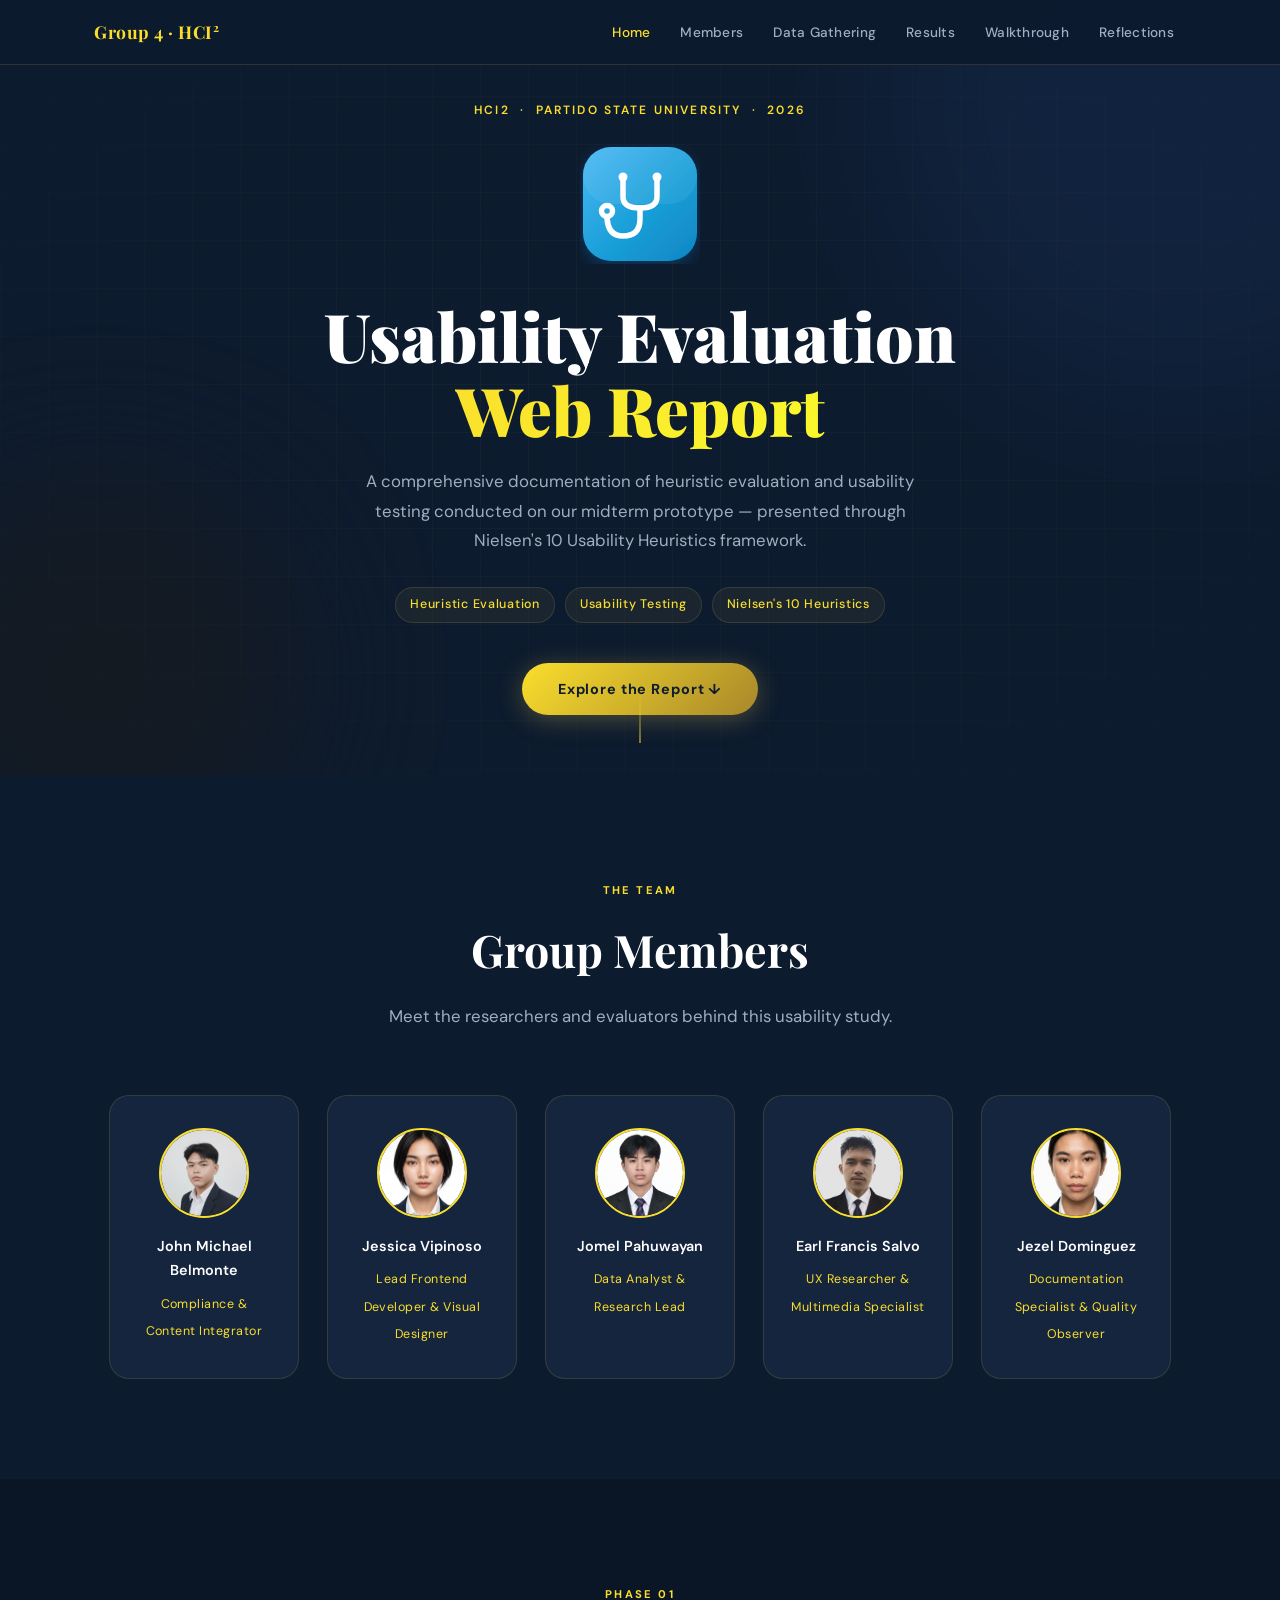
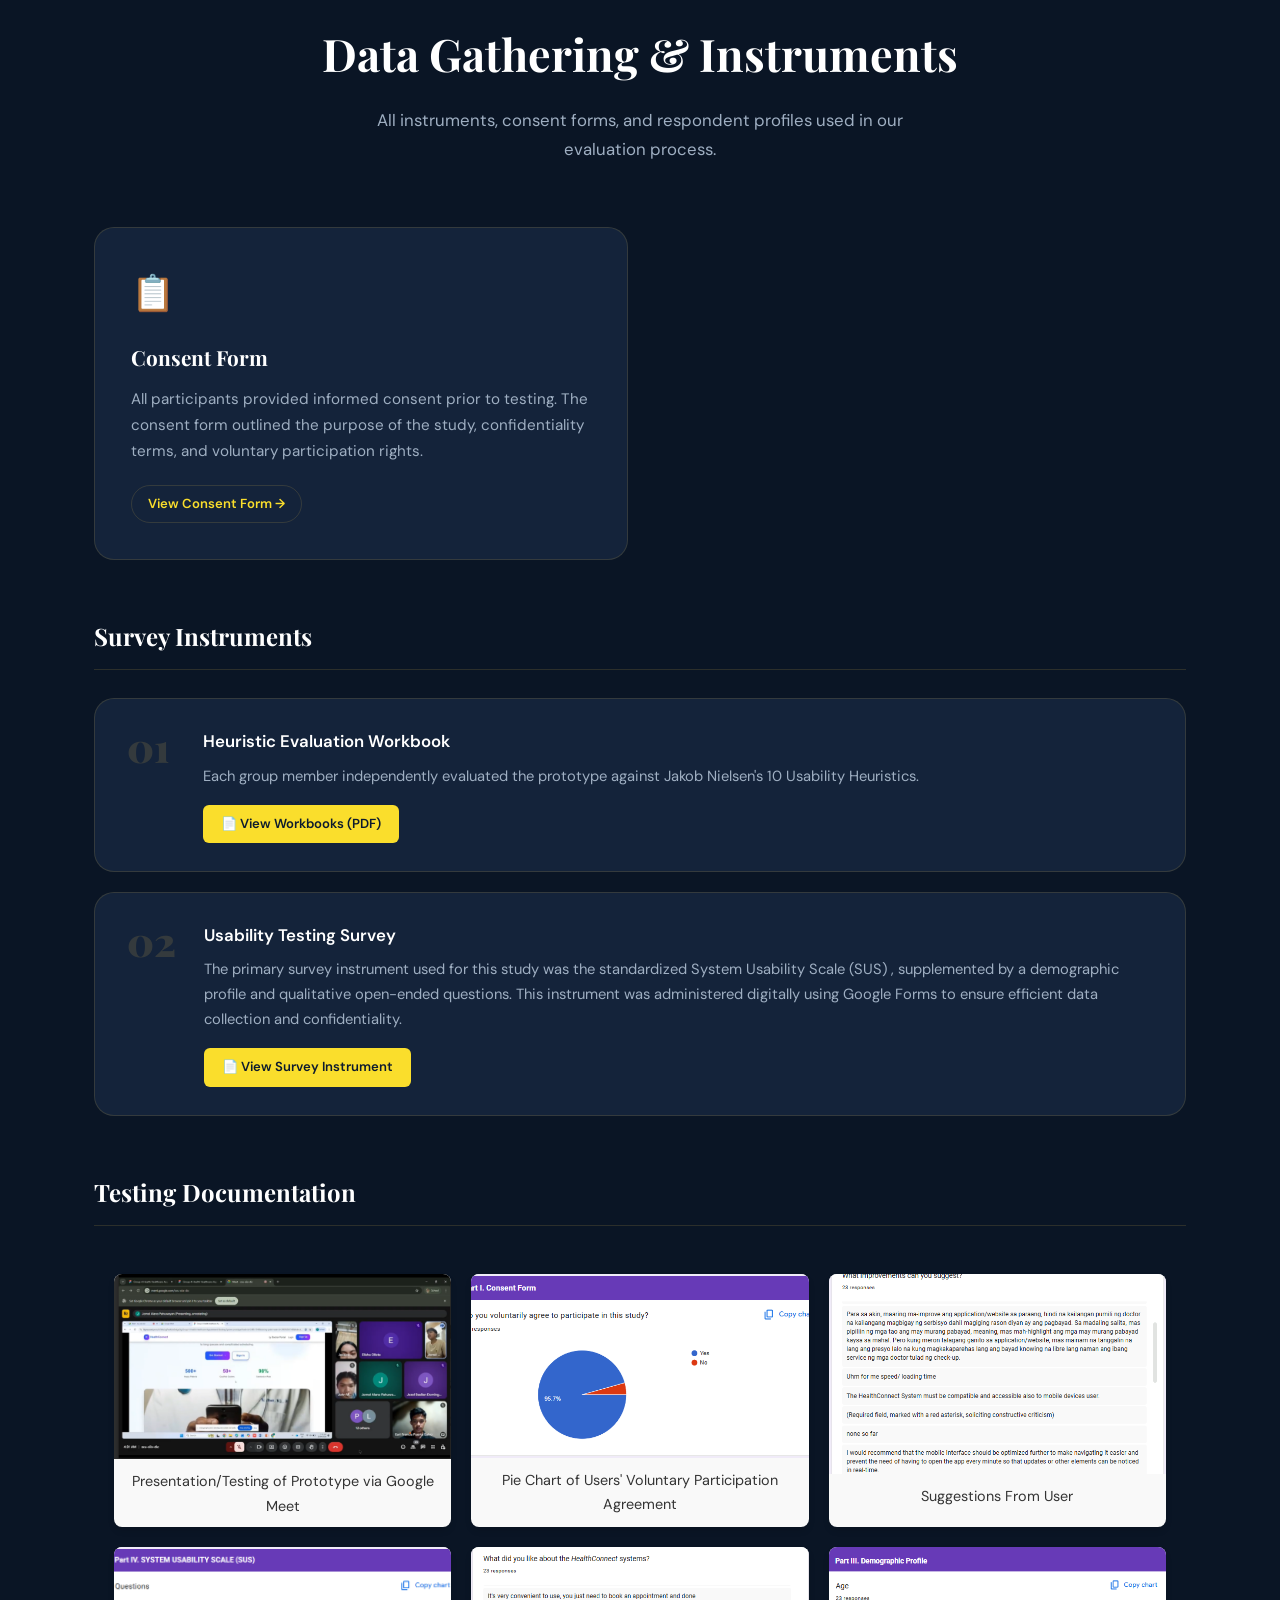
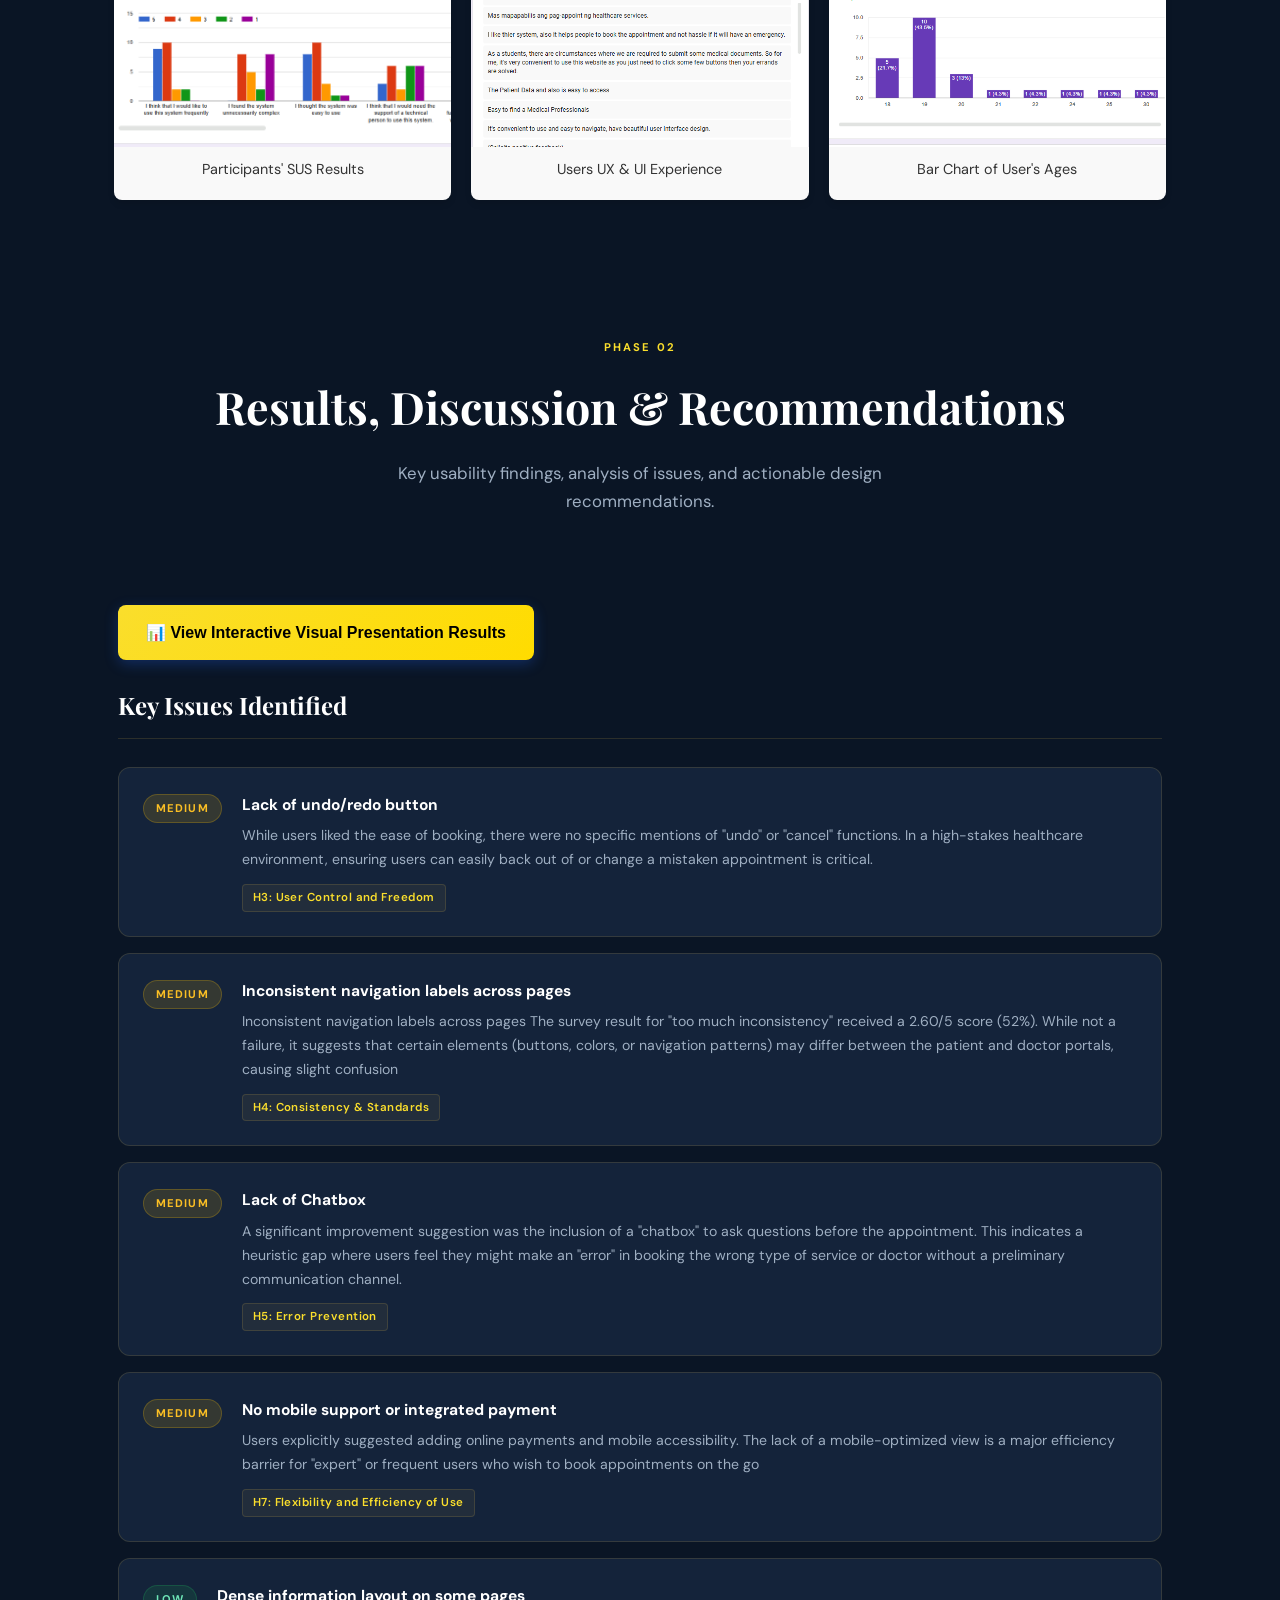
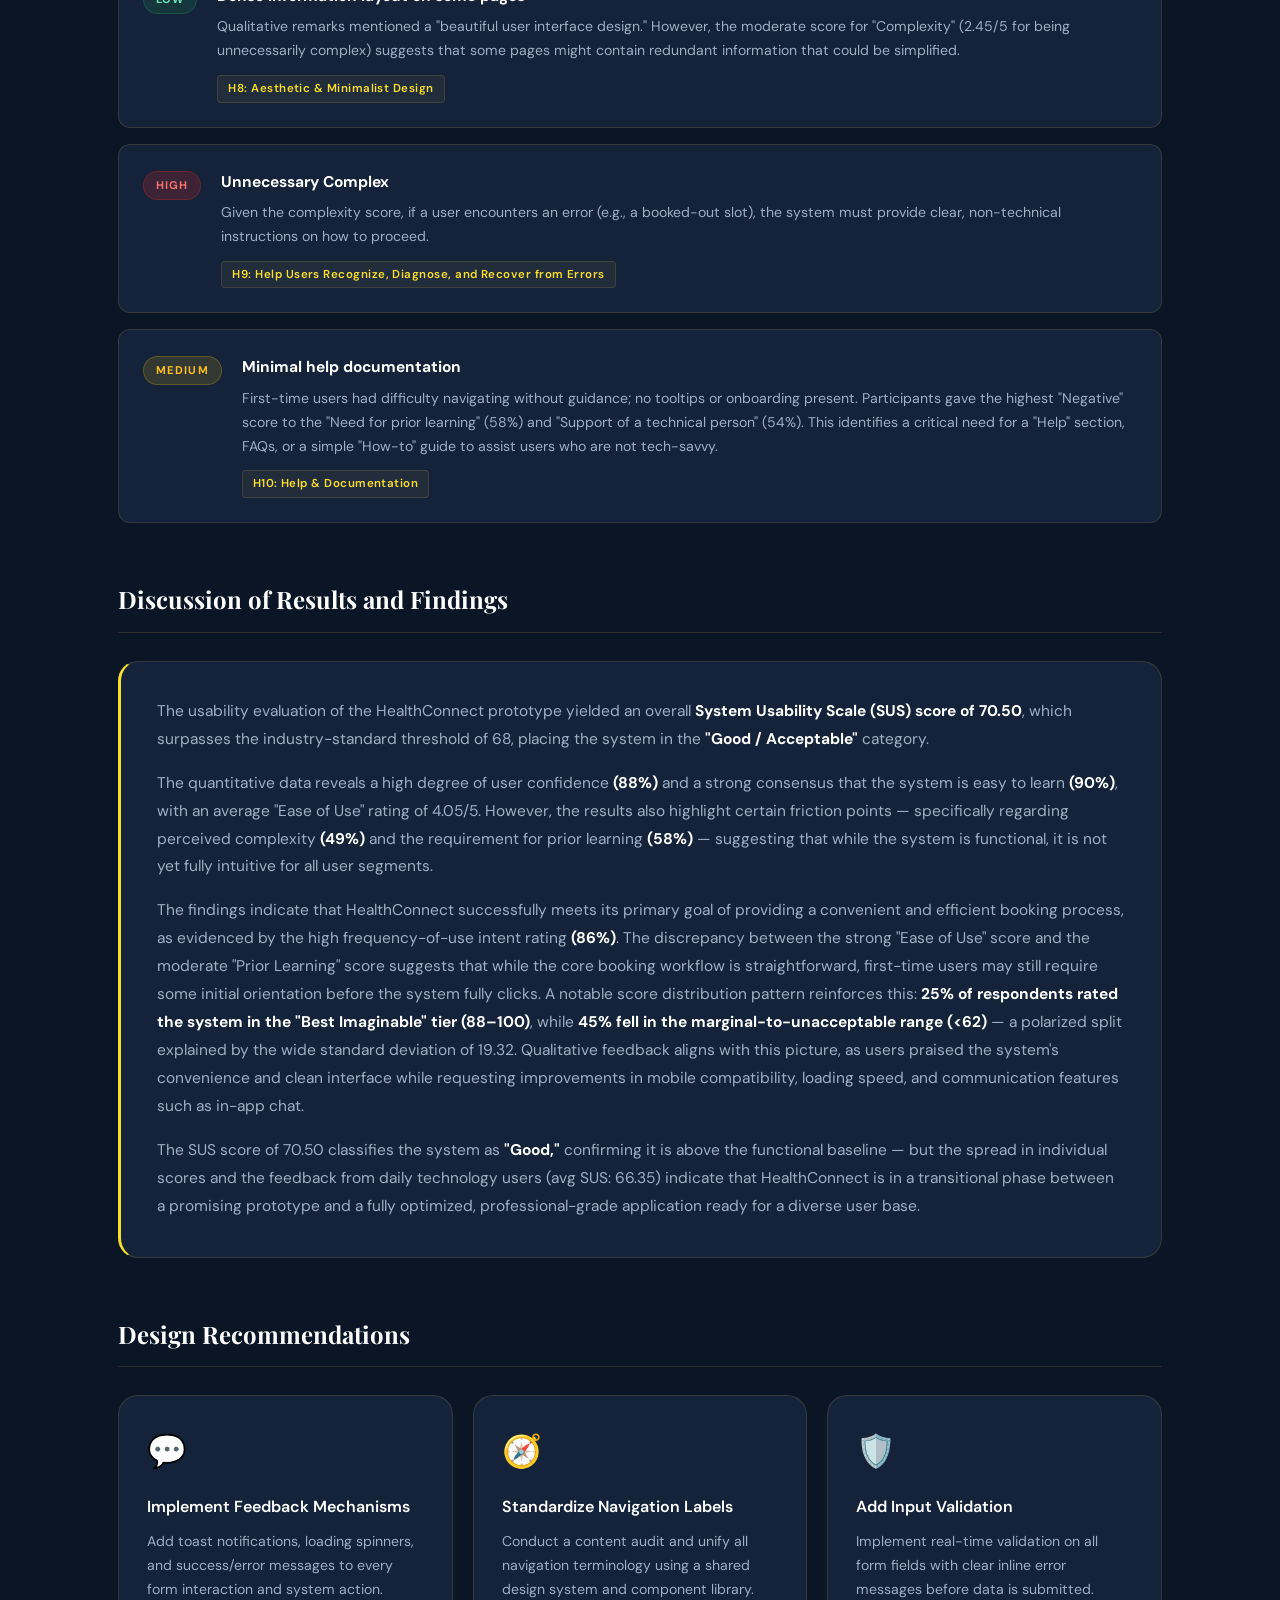
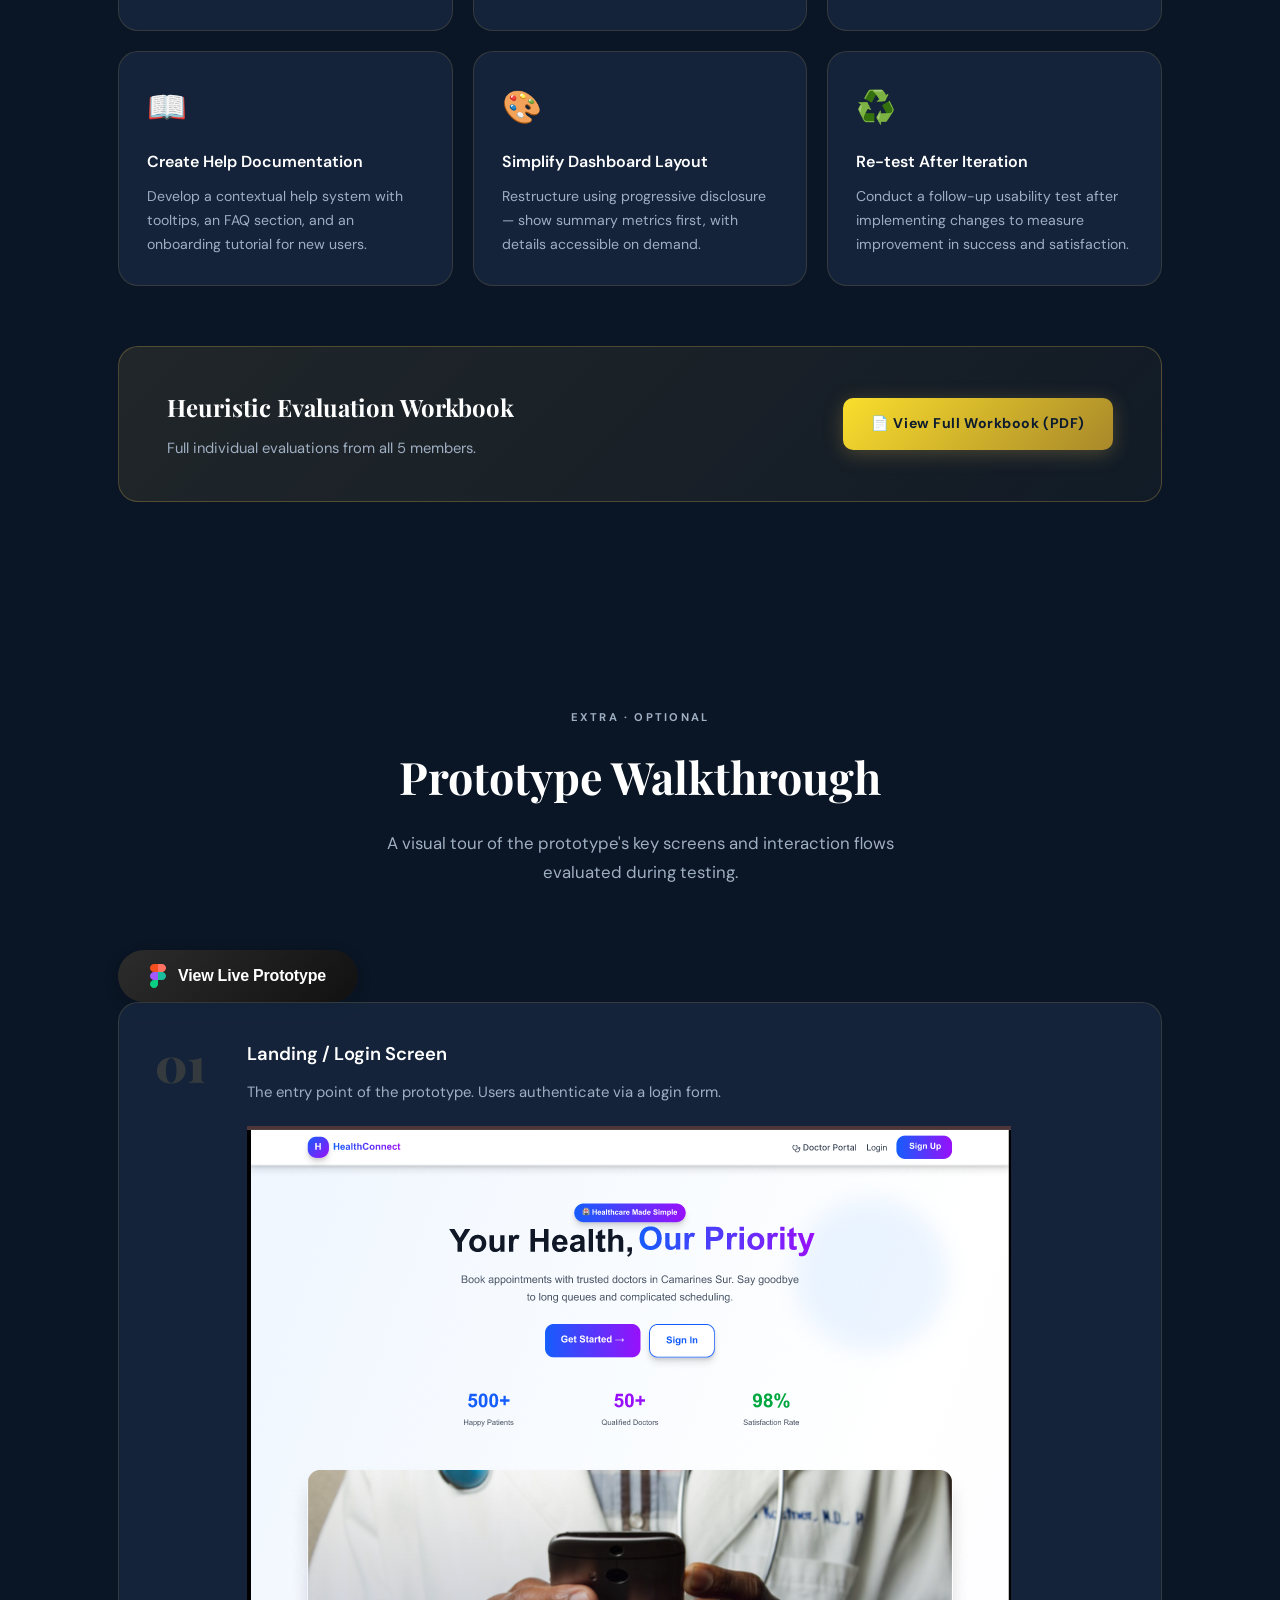
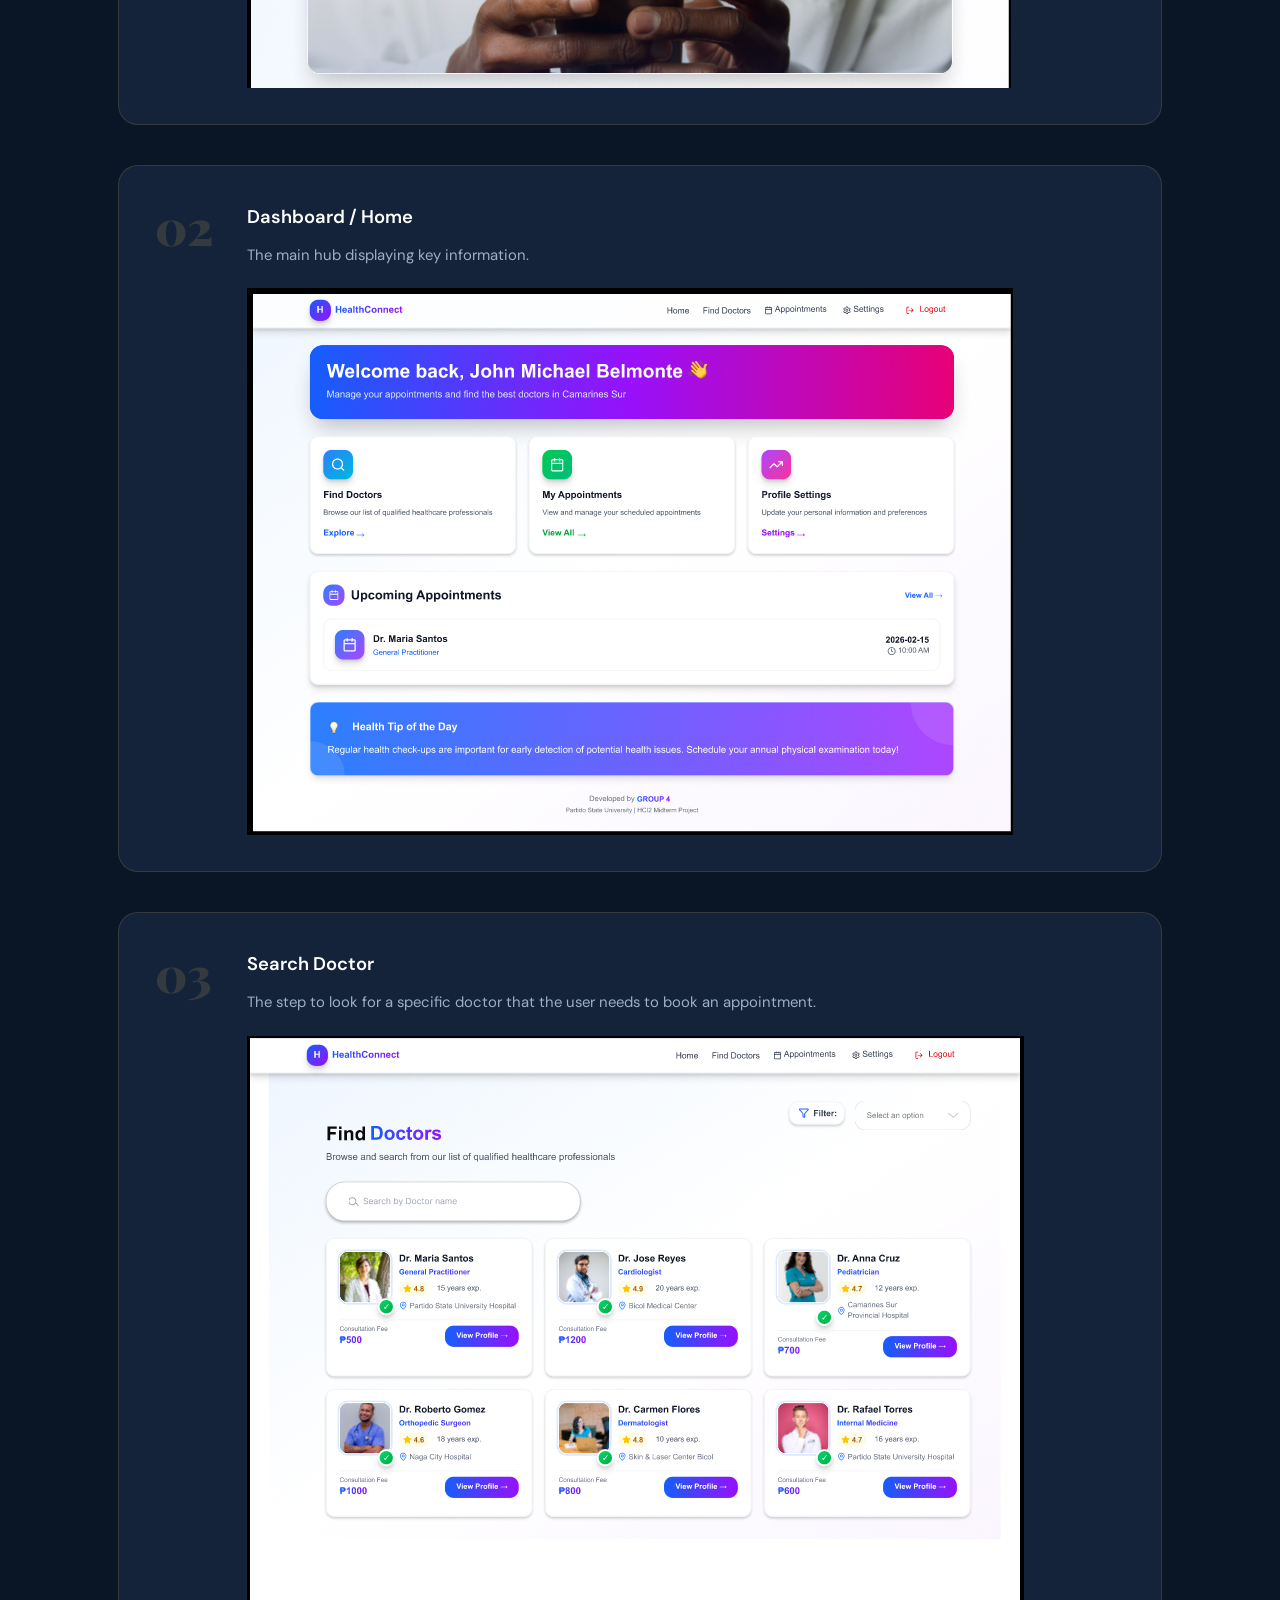
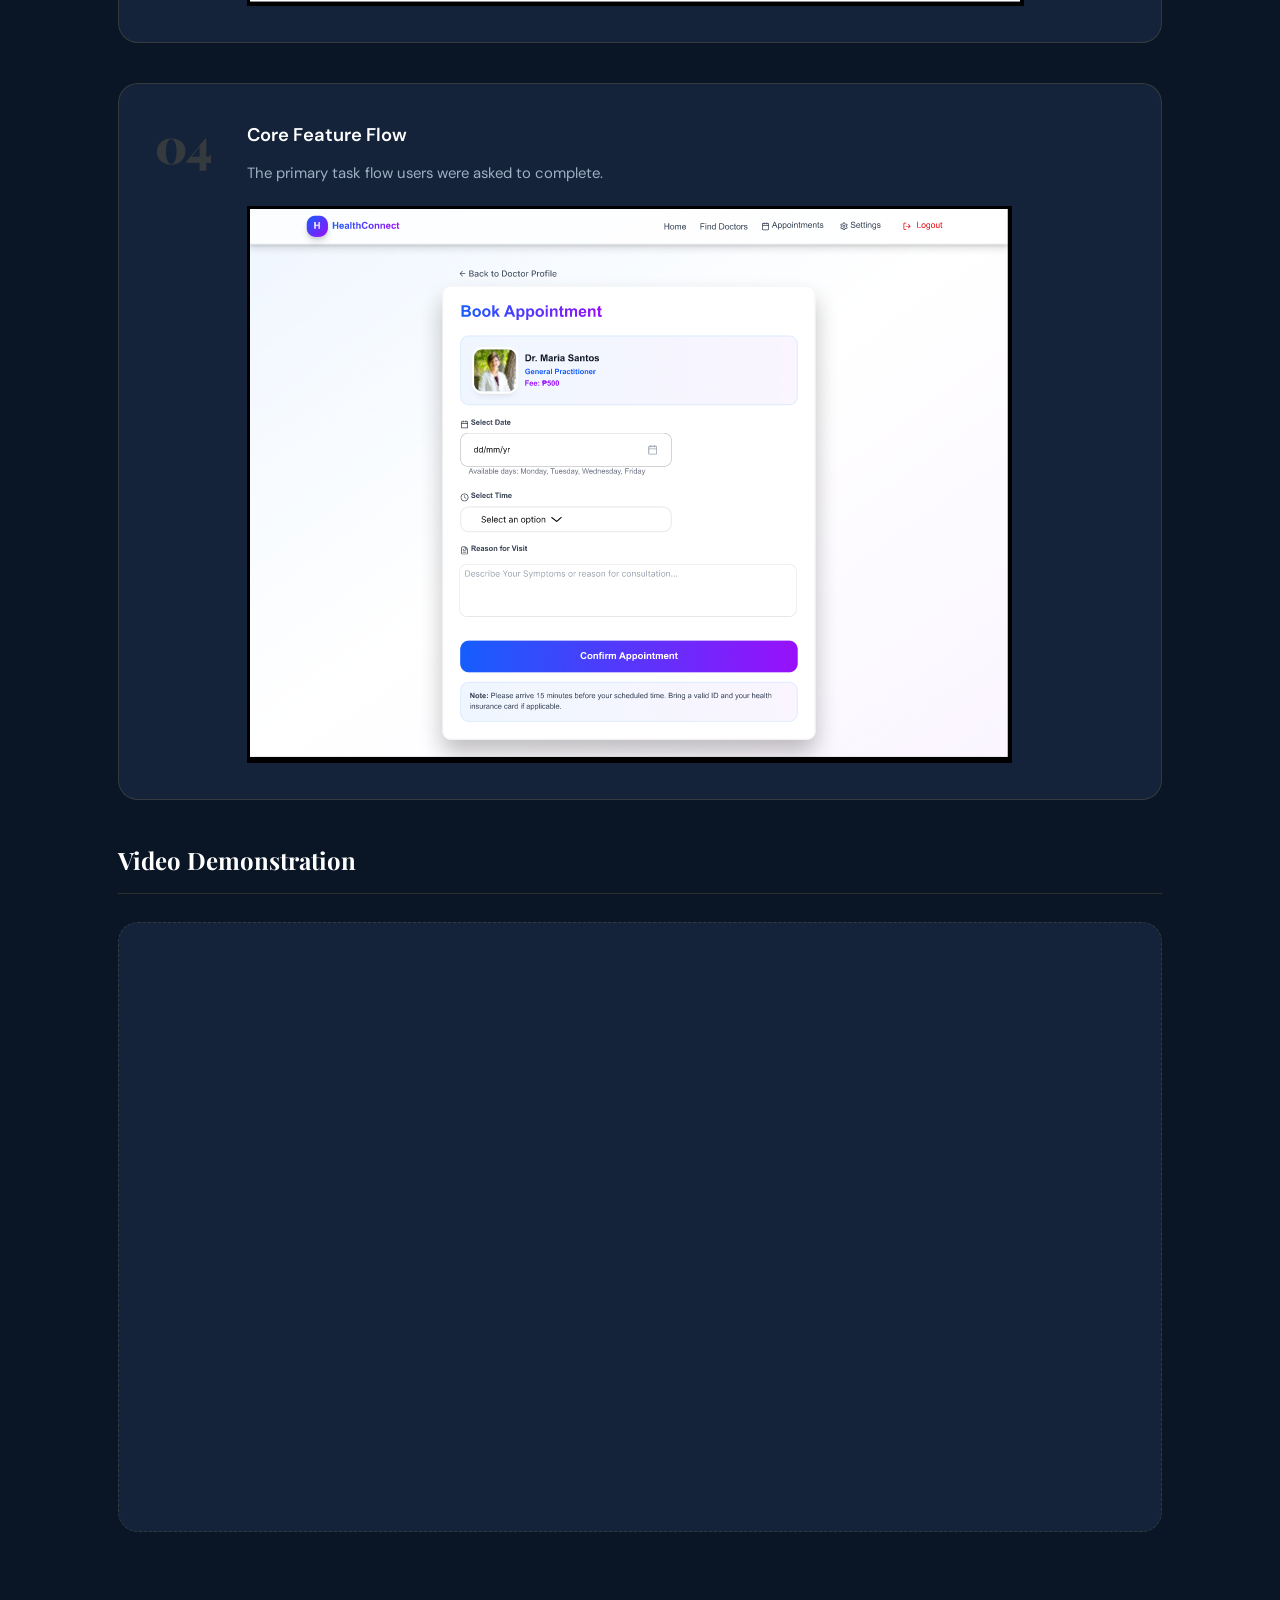
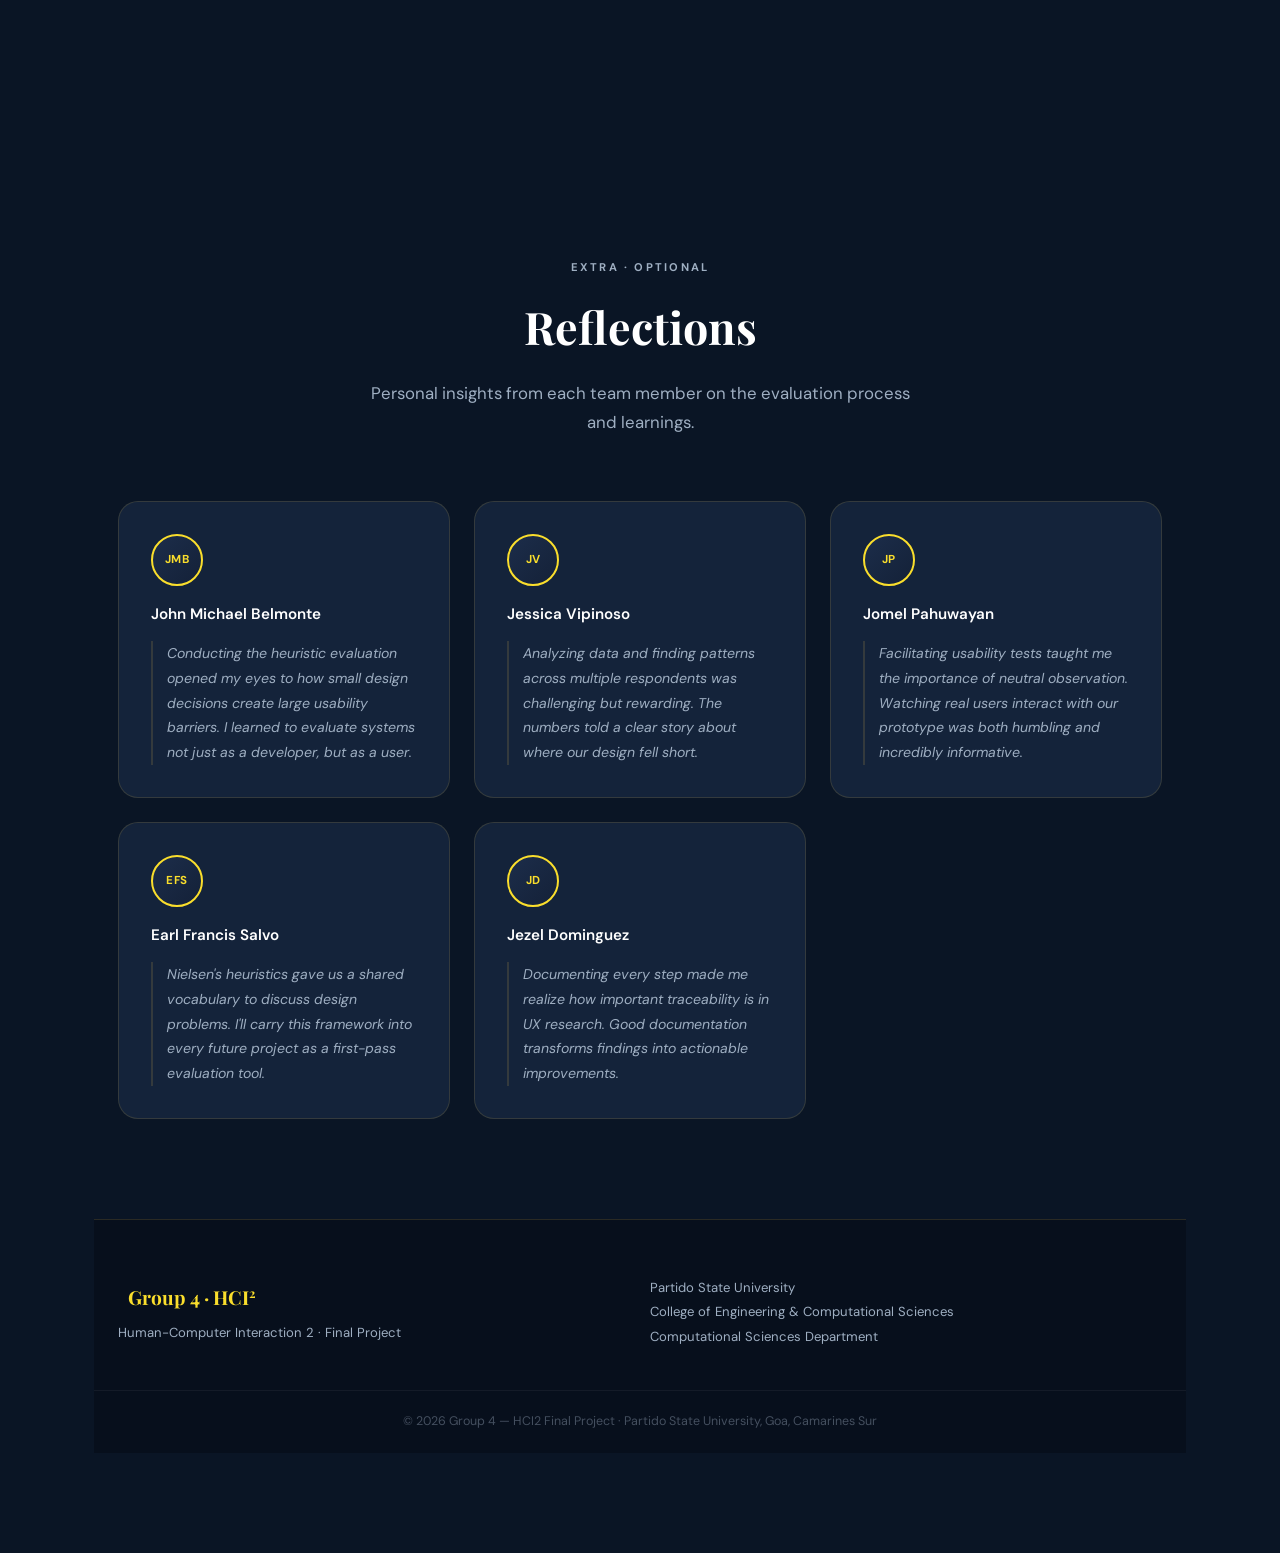
==== commit 0f2e3566: "Update index.html" ====
--- a/index.html
+++ b/index.html
@@ -321,13 +321,18 @@
       </div>
 
       <a href="https://www.figma.com/proto/AJV6uLsgPxwXxfu0ndgoOg/Group-4-Health-Connect-Website-Prototype?node-id=2485-1340" class="figma-btn" target="_blank" rel="noopener noreferrer">
-  <!-- Embedded Figma SVG Icon -->
-  <svg class="figma-icon" viewBox="0 0 38 57" xmlns="http://www.w3.org/2000/svg">
-    <path d="M19 0C8.5 0 0 8.5 0 19c0 7.3 4.1 13.6 10.2 16.8C7.4 38.6 5.5 42.6 5.5 47c0 5.5 4.5 10 10 10s10-4.5 10-10c0-4.4-1.9-8.4-4.7-11.2C26.9 32.6 31 26.3 31 19c0-10.5-8.5-19-12-19z" fill="currentColor"/>
-    <path d="M9.5 19c0-5.2 4.3-9.5 9.5-9.5s9.5 4.3 9.5 9.5-4.3 9.5-9.5 9.5S9.5 24.2 9.5 19z" fill="#FFF"/>
+  <svg class="figma-icon" viewBox="0 0 38 57" fill="none" xmlns="http://www.w3.org/2000/svg">
+    <path d="M9.5 57C14.7467 57 19 52.7467 19 47.5V38H9.5C4.25329 38 0 42.2533 0 47.5C0 52.7467 4.25329 57 9.5 57Z" fill="#0ACF83"/>
+    <path d="M0 28.5C0 23.2533 4.25329 19 9.5 19H19V38H9.5C4.25329 38 0 33.7467 0 28.5Z" fill="#A259FF"/>
+    <path d="M0 9.5C0 4.25329 4.25329 0 9.5 0H19V19H9.5C4.25329 19 0 14.7467 0 9.5Z" fill="#F24E1E"/>
+    <path d="M19 0H28.5C33.7467 0 38 4.25329 38 9.5C38 14.7467 33.7467 19 28.5 19H19V0Z" fill="#FF7262"/>
+    <path d="M19 19H28.5C33.7467 19 38 23.2533 38 28.5C38 33.7467 33.7467 38 28.5 38H19V19Z" fill="#1ABC9C"/>
   </svg>
   <span>View Live Prototype</span>
       </a>
+      
+
+      
       
 
       <div class="walk-steps">
--- a/s.css
+++ b/s.css
@@ -711,3 +711,71 @@
   transform: translateY(1px);
   box-shadow: 0 3px 10px rgba(37, 99, 235, 0.2);
 }
+
+
+
+/* Base Button Styling */
+.figma-btn {
+  display: inline-flex;
+  align-items: center;
+  justify-content: center;
+  gap: 12px; /* Space between icon and text */
+  
+  /* Typography */
+  font-family: -apple-system, BlinkMacSystemFont, "Segoe UI", Roboto, Helvetica, Arial, sans-serif;
+  font-weight: 600;
+  font-size: 16px;
+  text-decoration: none;
+  letter-spacing: -0.2px;
+  
+  /* Sizing & Shape */
+  min-height: 52px;
+  padding: 0 32px;
+  border-radius: 100px; /* Perfect pill shape */
+  
+  /* Colors & Effects */
+  color: #ffffff;
+  background: linear-gradient(135deg, #2c2c2c 0%, #111111 100%);
+  box-shadow: 0 4px 15px rgba(0, 0, 0, 0.15);
+  
+  /* Smooth transitions for all devices */
+  transition: all 0.3s cubic-bezier(0.25, 0.8, 0.25, 1);
+  cursor: pointer;
+  -webkit-tap-highlight-color: transparent; /* Removes flash on mobile tap */
+}
+
+/* Figma Icon Sizing */
+.figma-icon {
+  width: 16px;
+  height: 24px;
+  transition: transform 0.3s ease;
+}
+
+/* Desktop Hover Effects */
+@media (hover: hover) {
+  .figma-btn:hover {
+    background: linear-gradient(135deg, #ff7262 0%, #a259ff 100%); /* Flips to Figma brand gradient */
+    transform: translateY(-2px);
+    box-shadow: 0 8px 25px rgba(162, 89, 255, 0.3);
+  }
+  
+  .figma-btn:hover .figma-icon {
+    transform: scale(1.1) rotate(5deg);
+  }
+}
+
+/* Mobile & Tablet Active/Pressed State */
+.figma-btn:active {
+  transform: translateY(1px);
+  box-shadow: 0 2px 8px rgba(0, 0, 0, 0.2);
+  opacity: 0.9;
+}
+
+/* Responsive adjustments for very small screens */
+@media (max-width: 360px) {
+  .figma-btn {
+    width: 100%; /* Full width on tiny mobile screens */
+    padding: 0 16px;
+    font-size: 15px;
+  }
+}
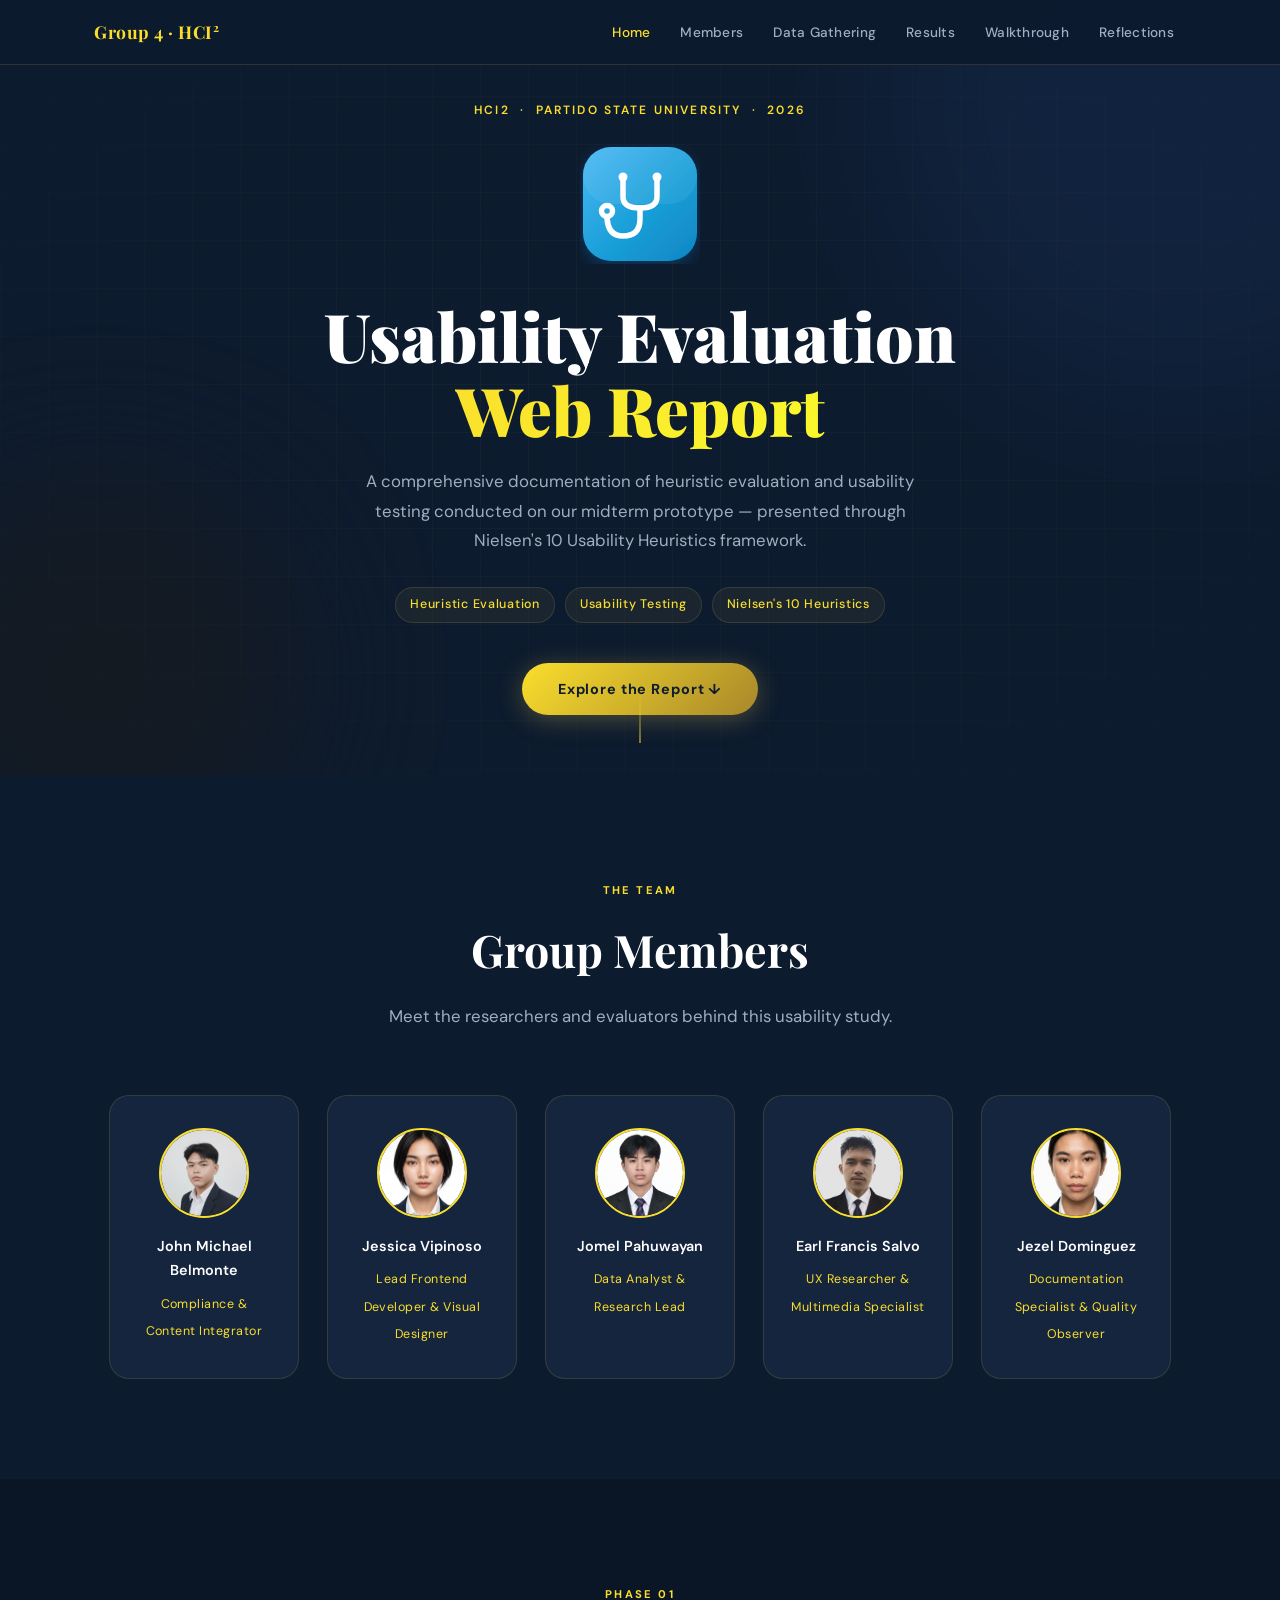
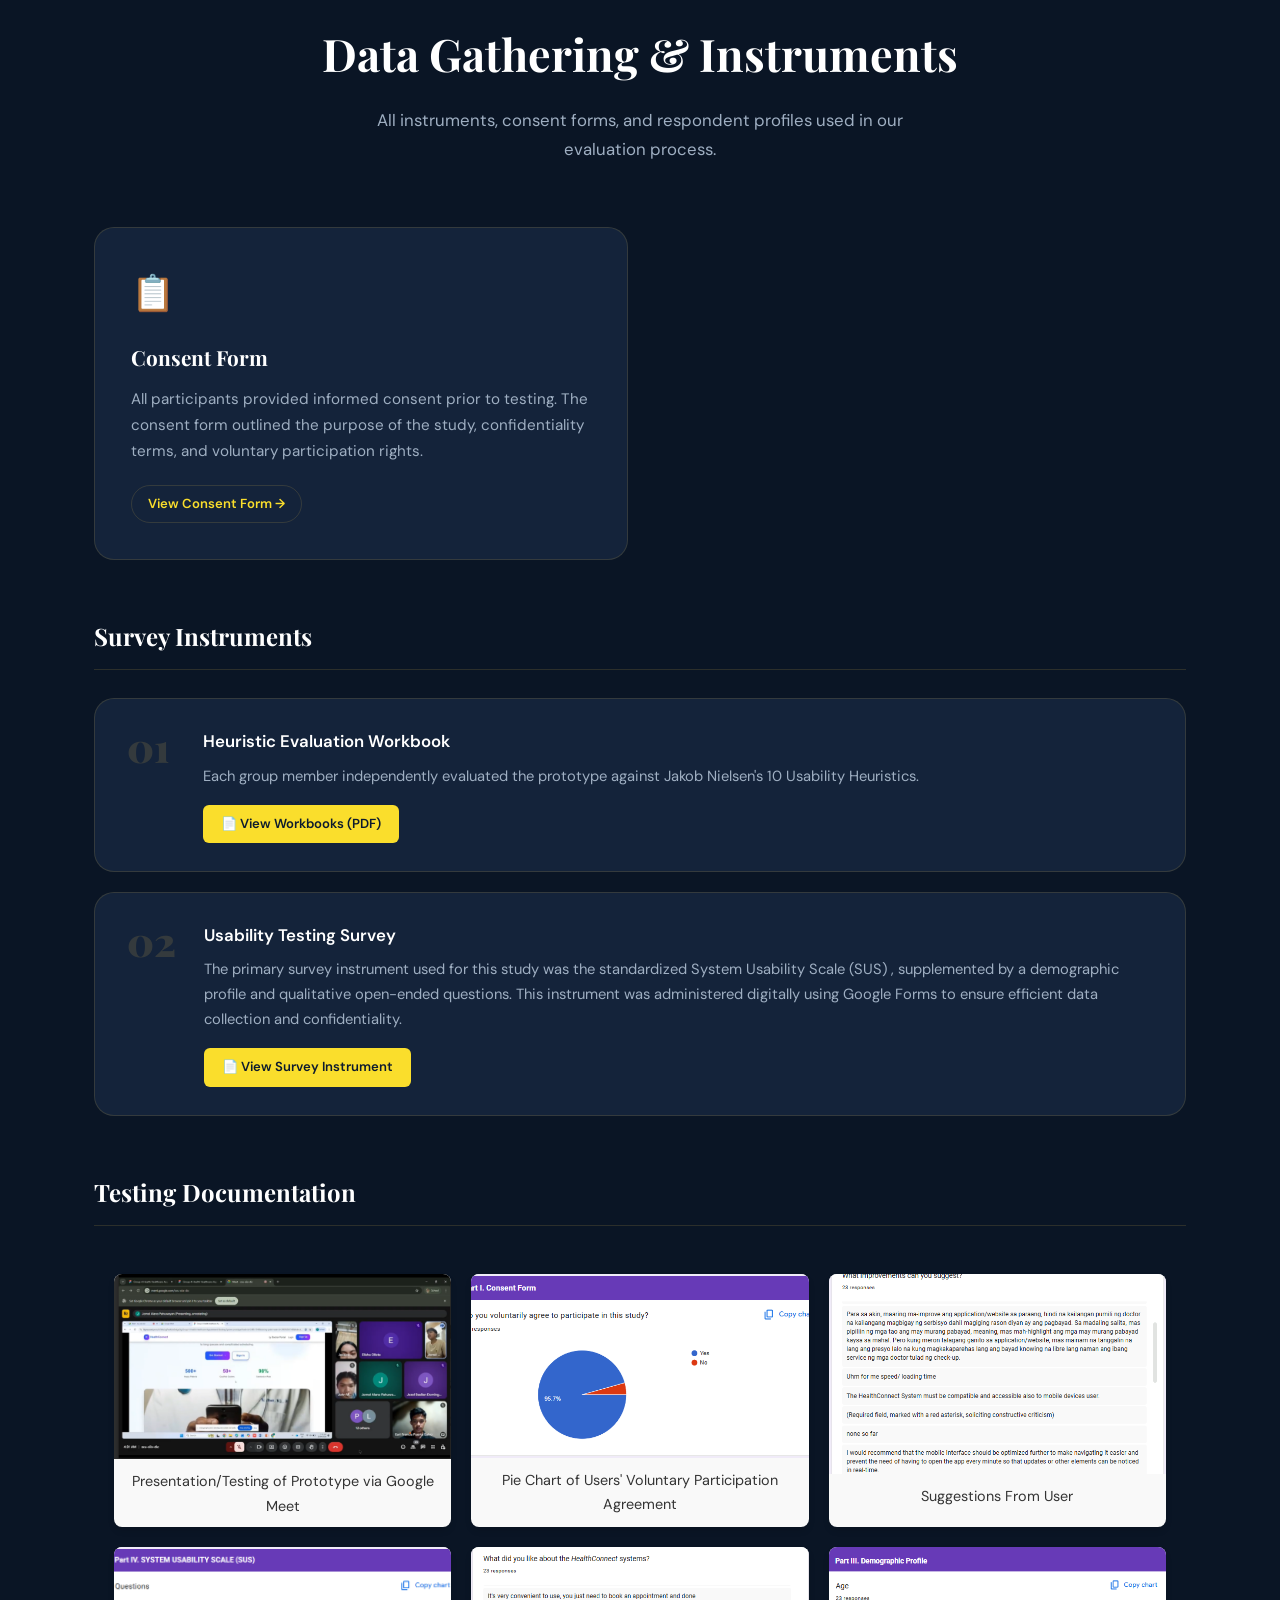
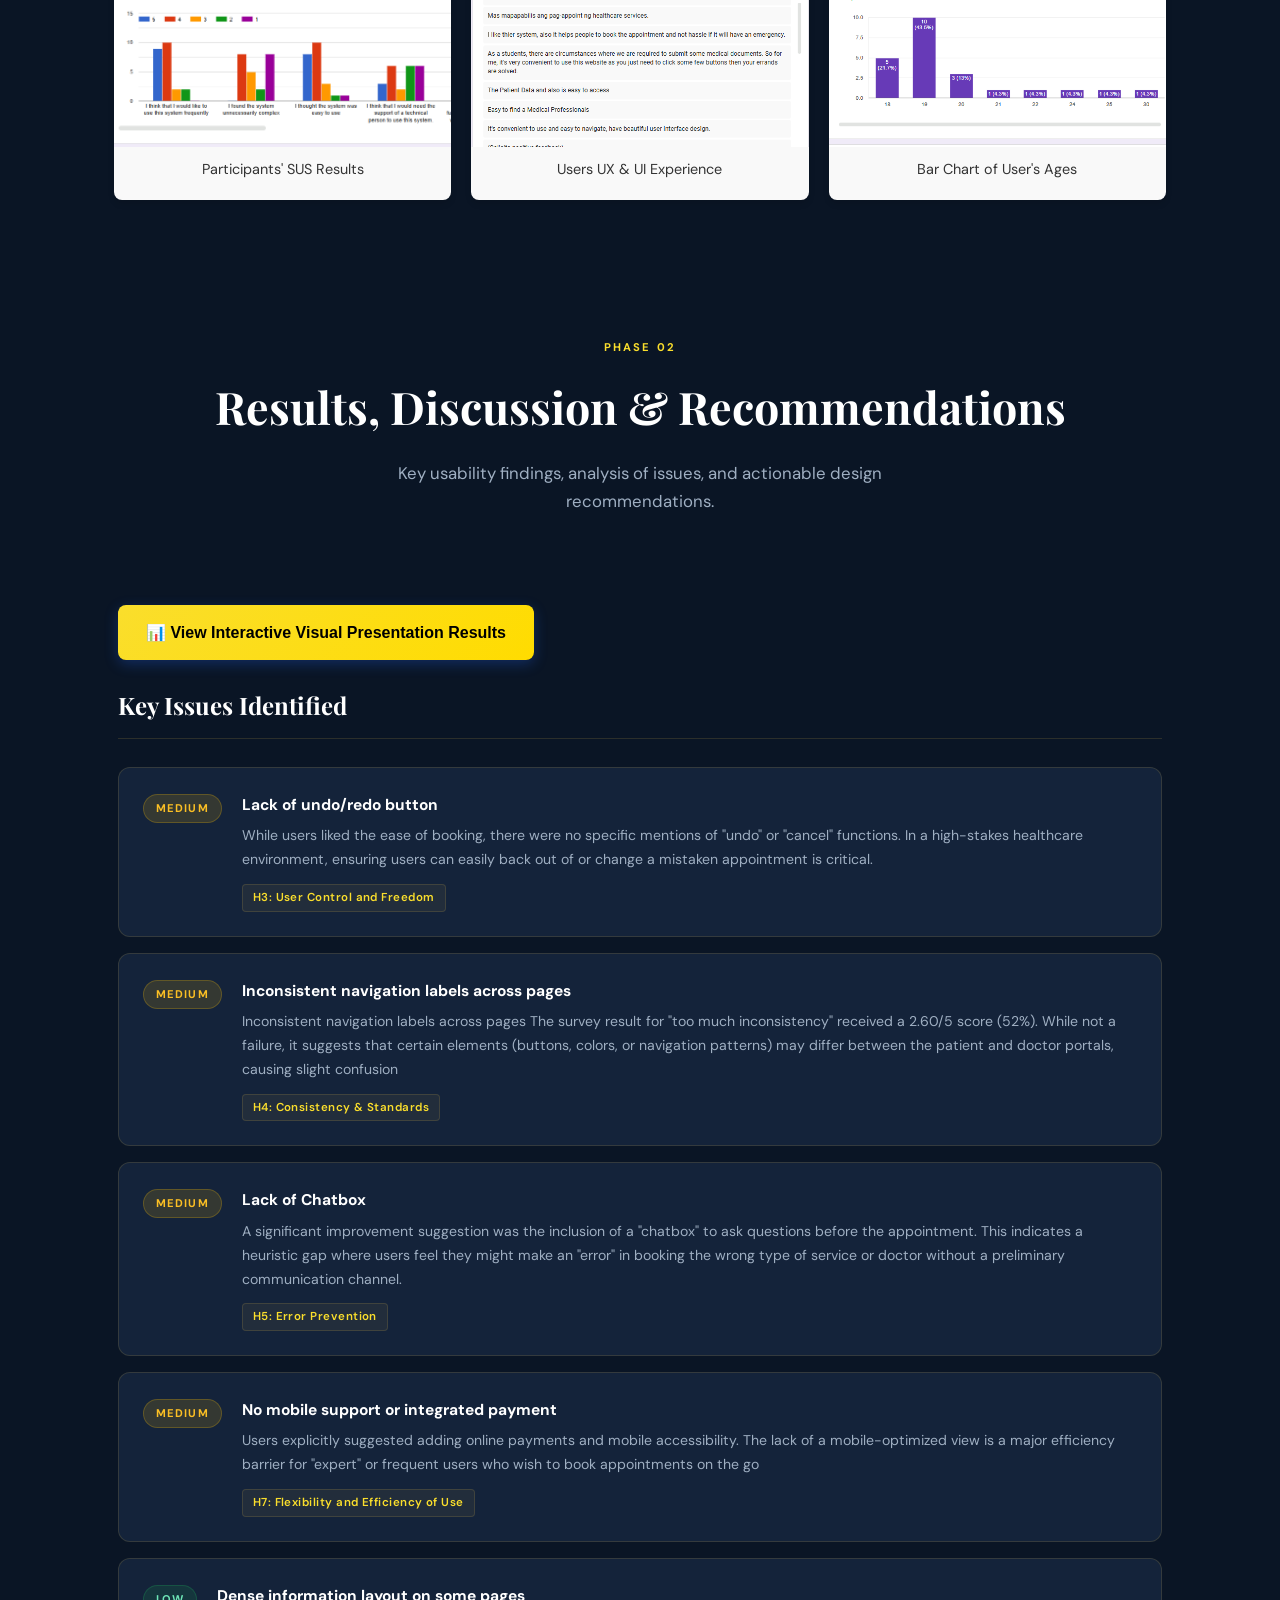
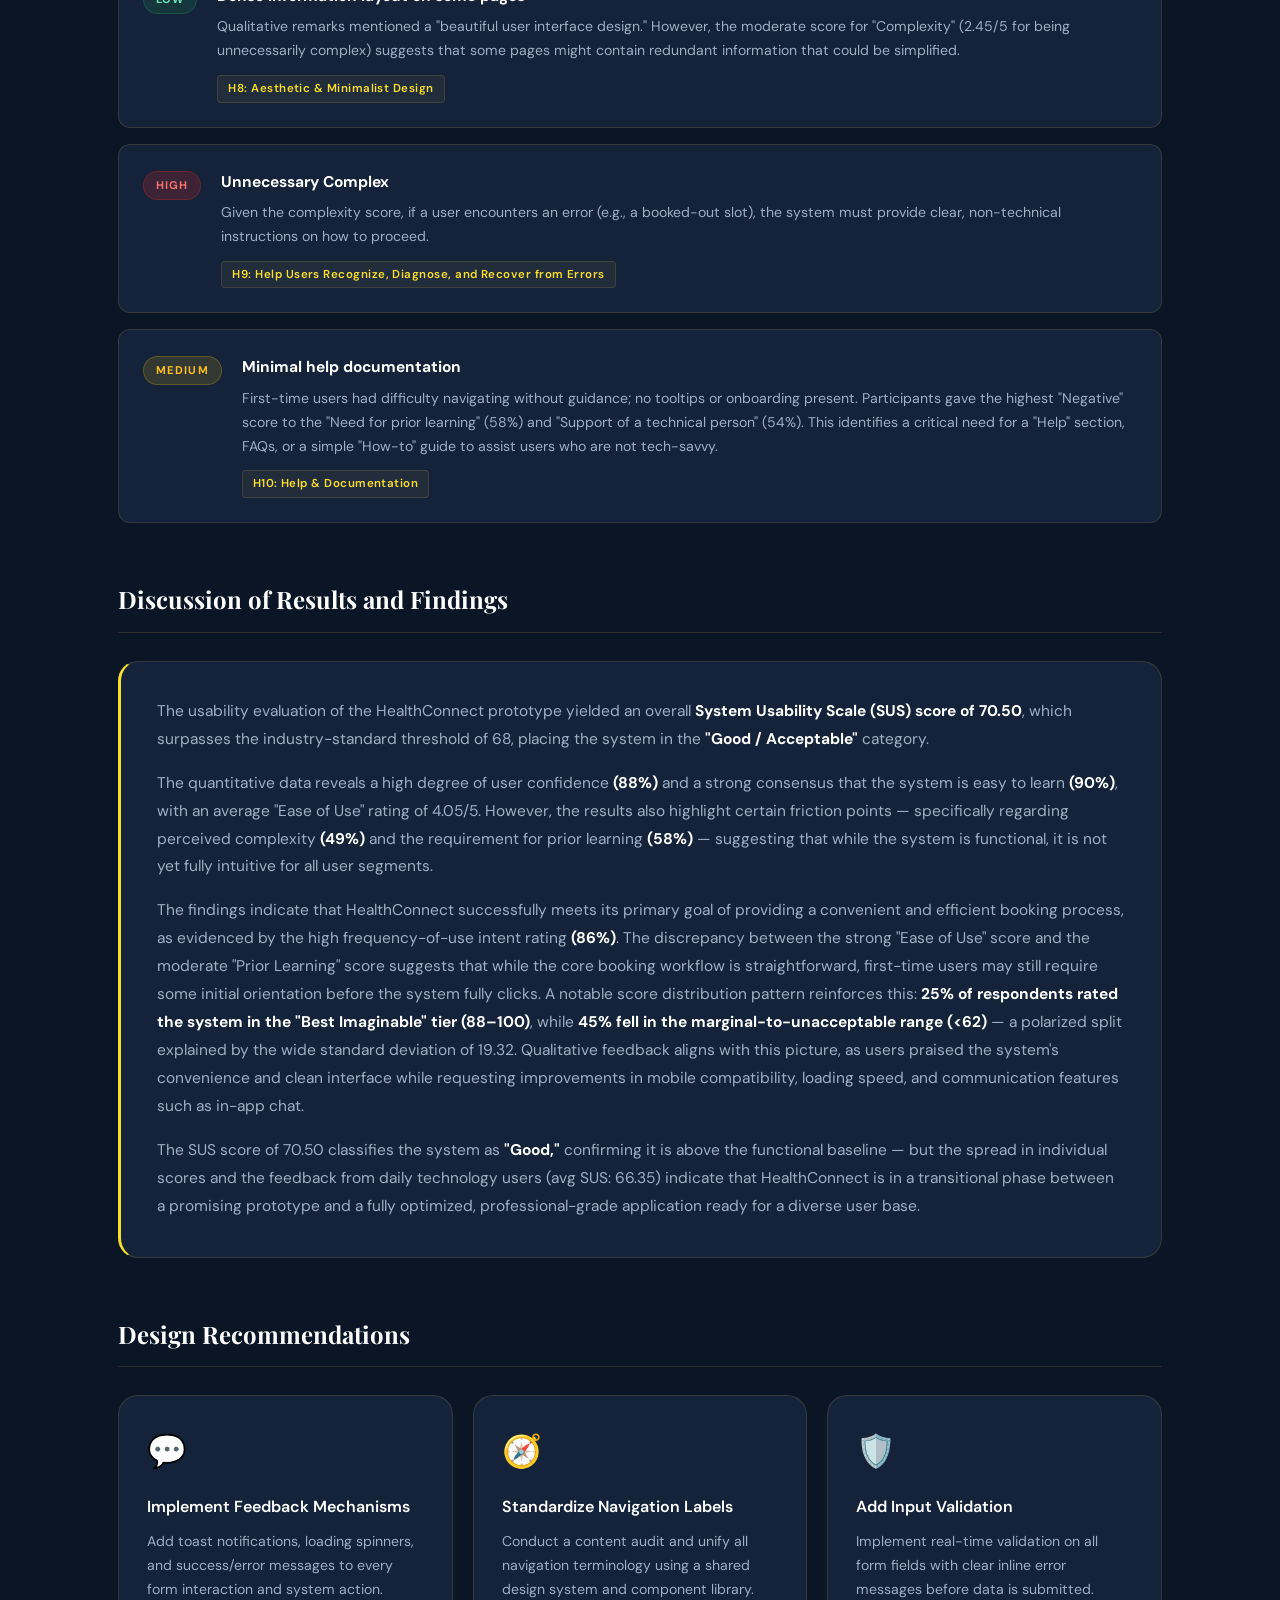
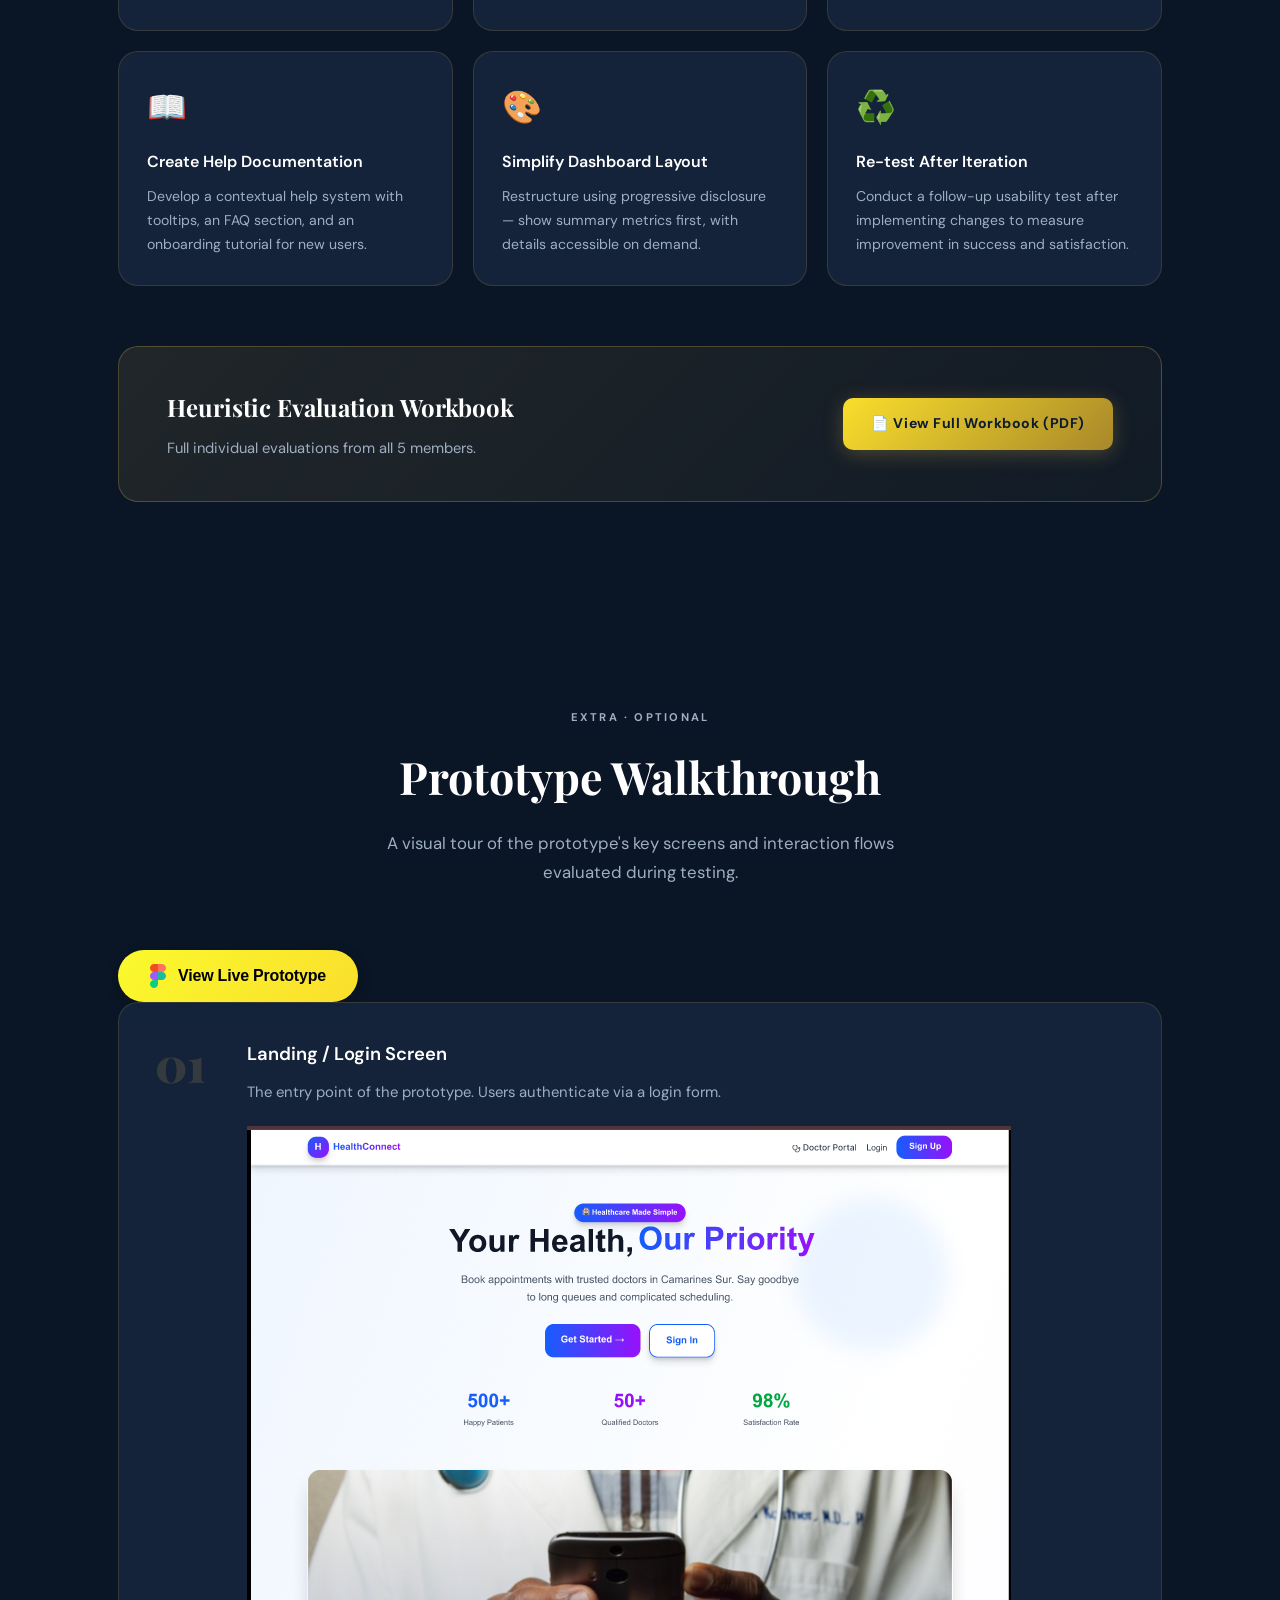
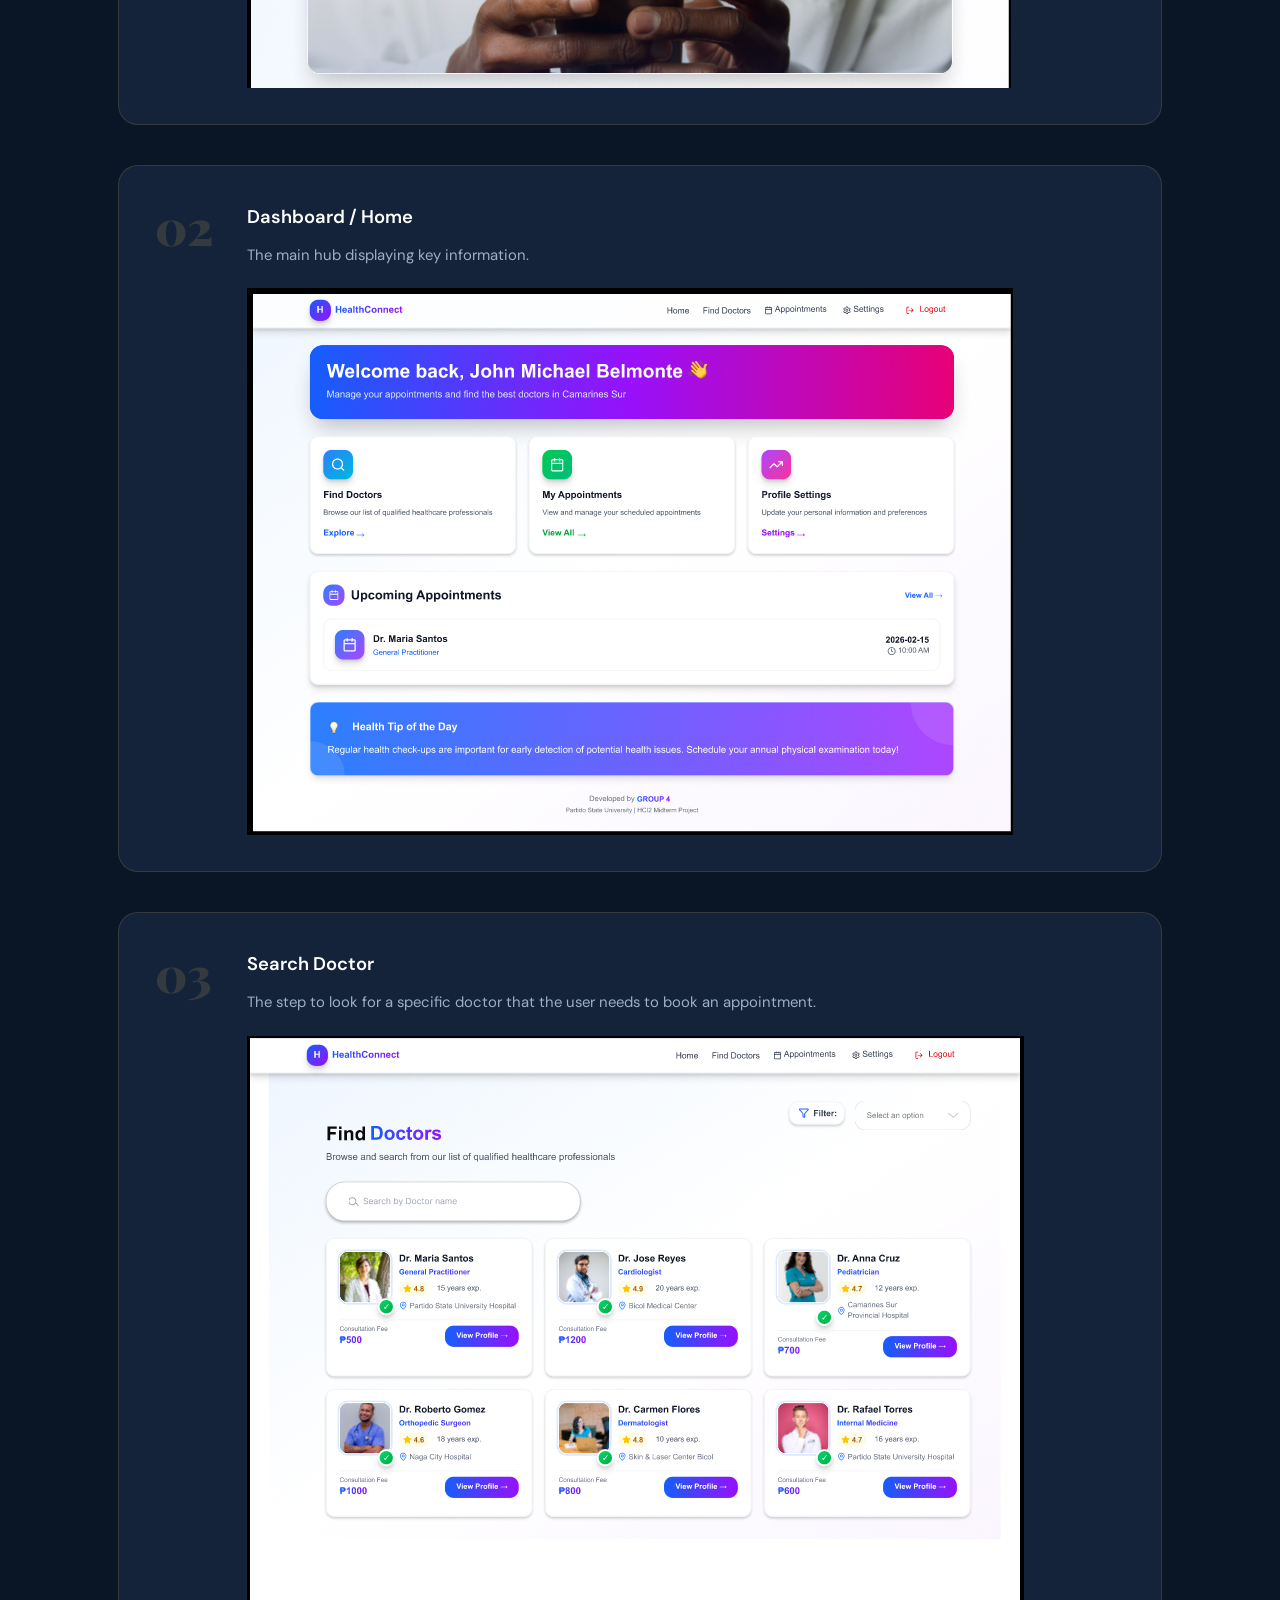
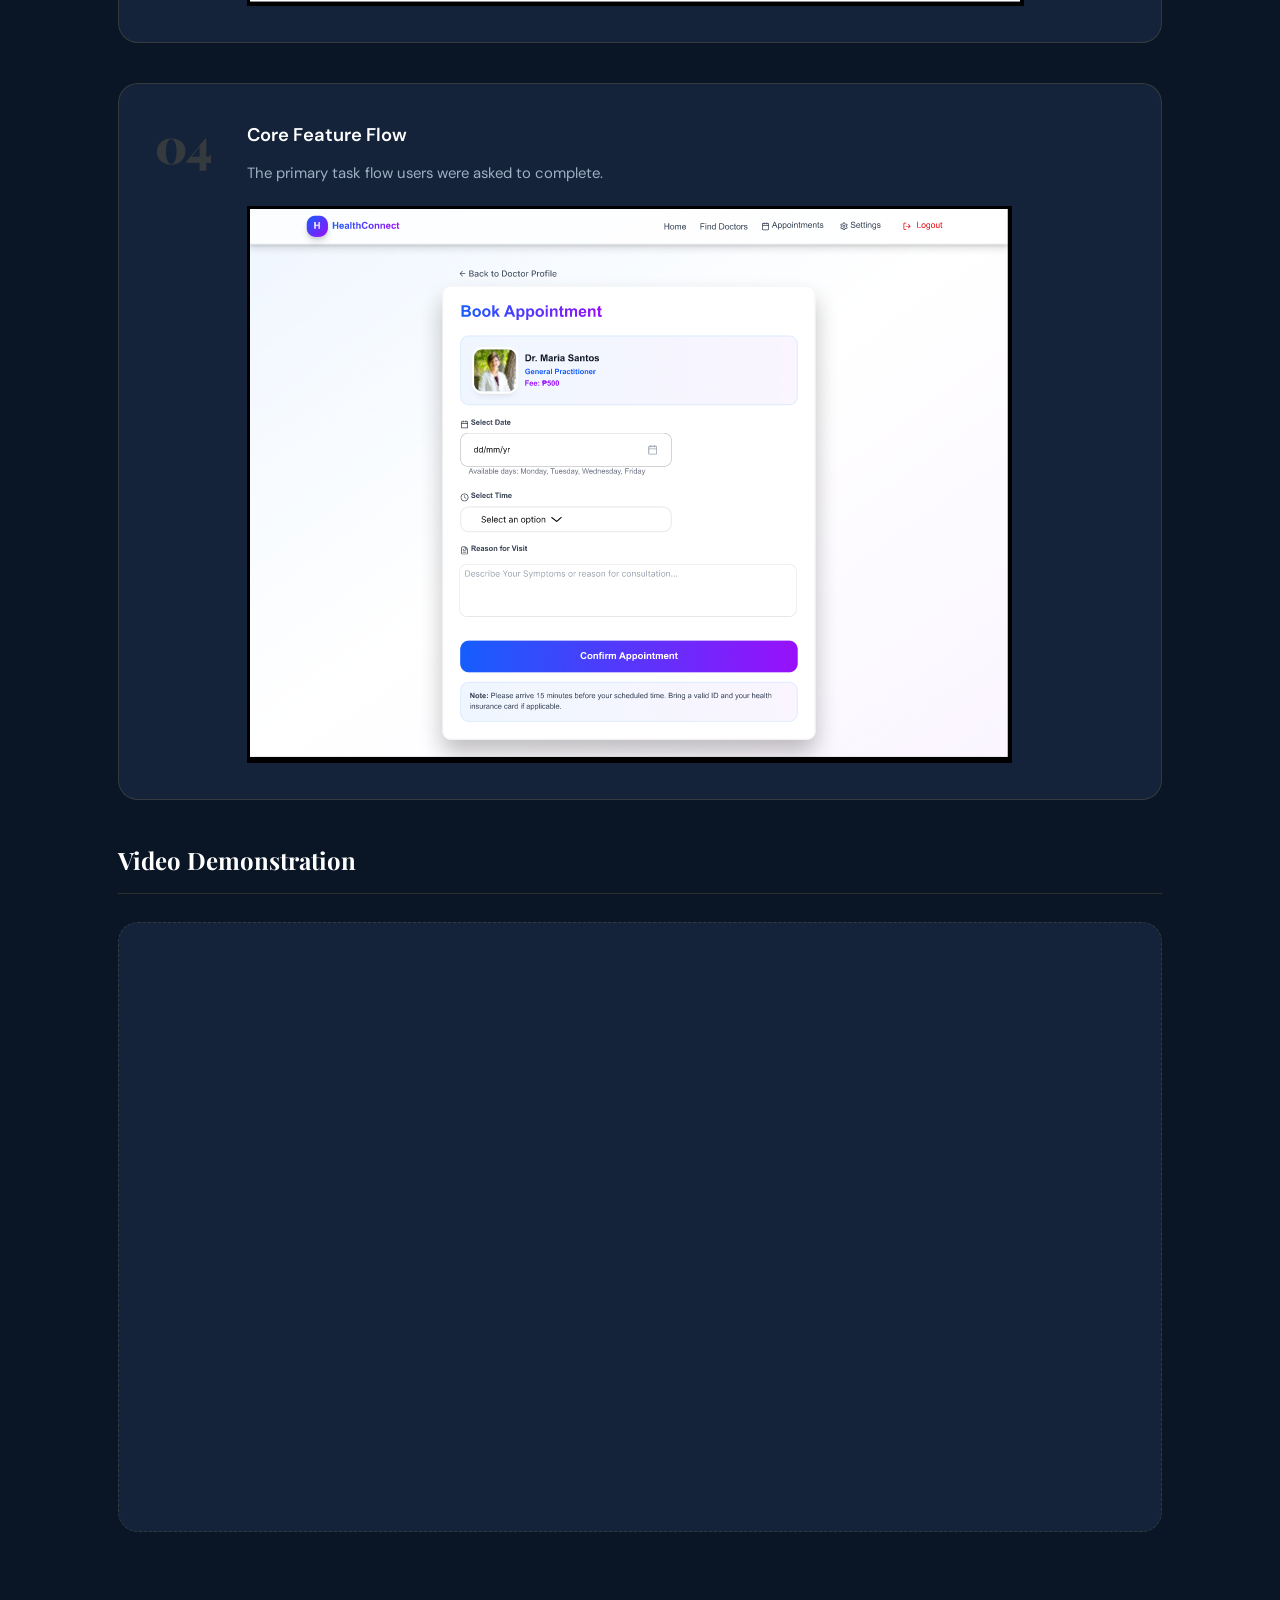
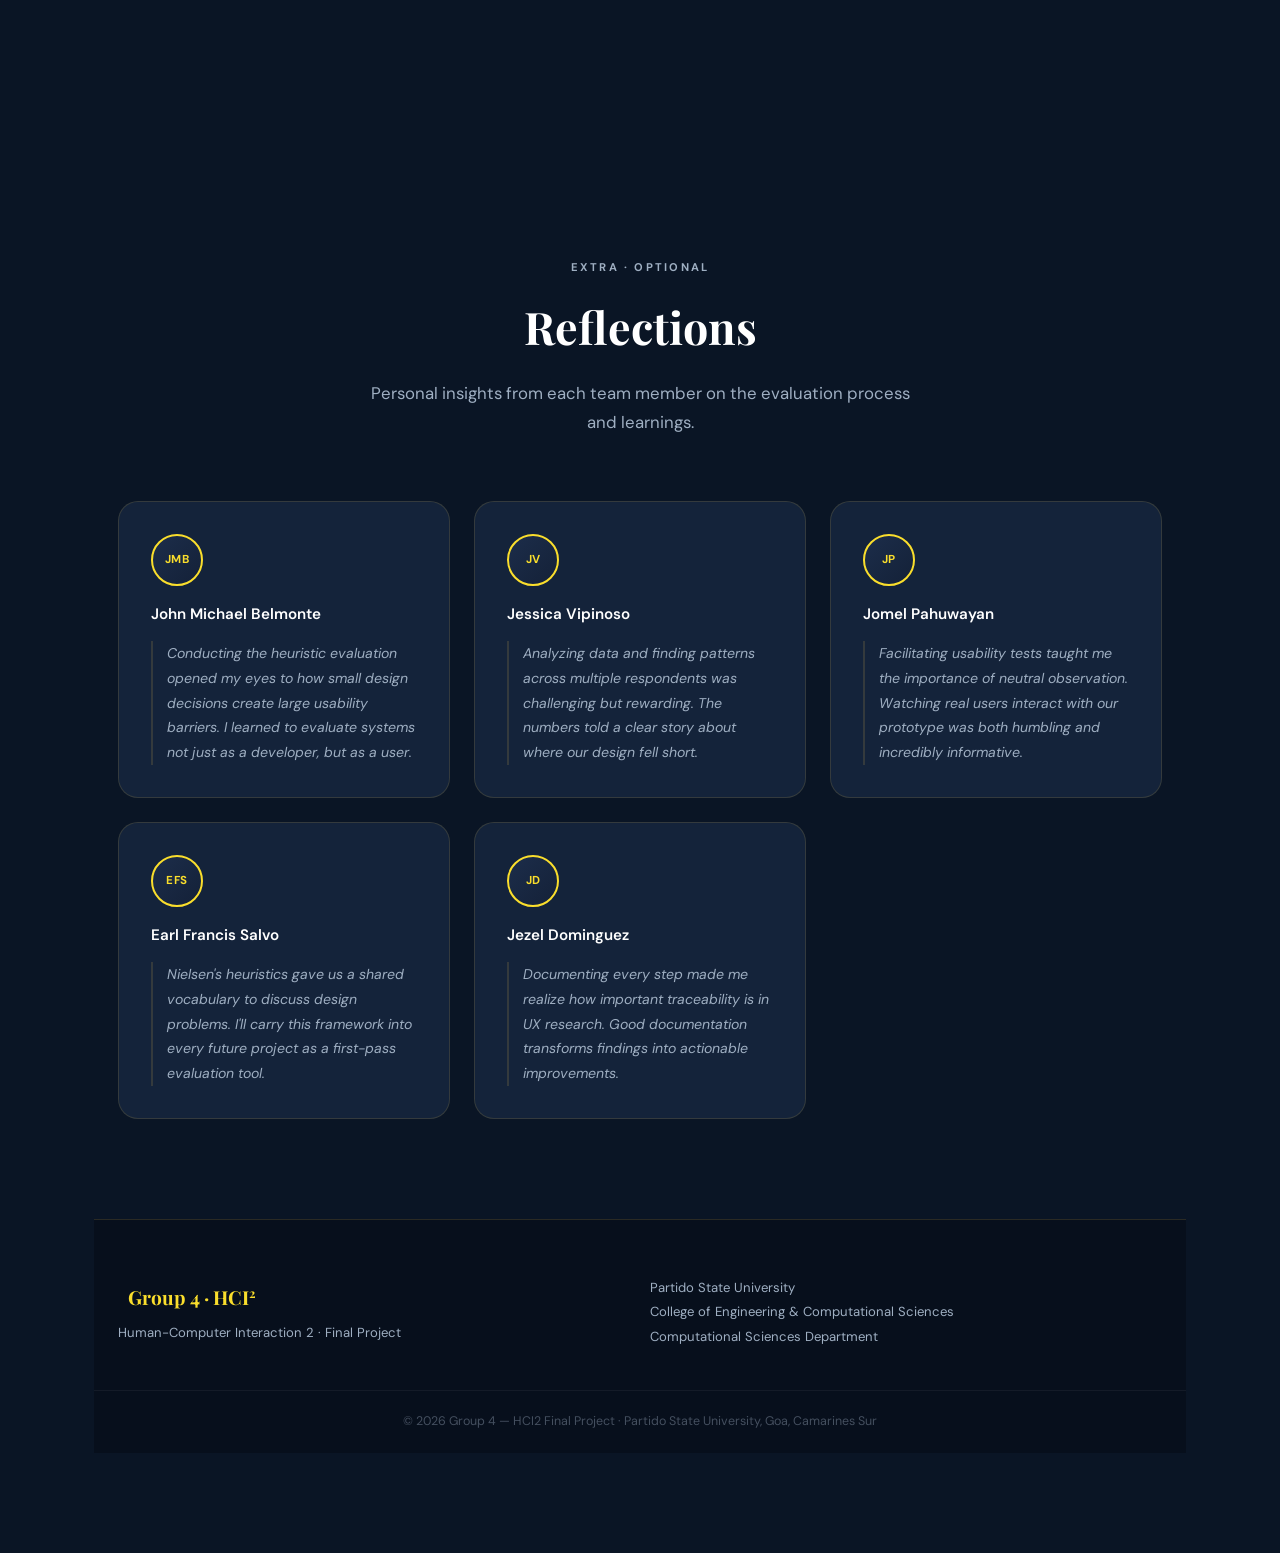
==== commit 3e8c0835: "Update index.html" ====
--- a/index.html
+++ b/index.html
@@ -320,6 +320,7 @@
         <p>A visual tour of the prototype's key screens and interaction flows evaluated during testing.</p>
       </div>
 
+      <div class="button-container">
       <a href="https://www.figma.com/proto/AJV6uLsgPxwXxfu0ndgoOg/Group-4-Health-Connect-Website-Prototype?node-id=2485-1340" class="figma-btn" target="_blank" rel="noopener noreferrer">
   <svg class="figma-icon" viewBox="0 0 38 57" fill="none" xmlns="http://www.w3.org/2000/svg">
     <path d="M9.5 57C14.7467 57 19 52.7467 19 47.5V38H9.5C4.25329 38 0 42.2533 0 47.5C0 52.7467 4.25329 57 9.5 57Z" fill="#0ACF83"/>
@@ -330,6 +331,7 @@
   </svg>
   <span>View Live Prototype</span>
       </a>
+      </div>
       
 
       
--- a/s.css
+++ b/s.css
@@ -734,8 +734,8 @@
   border-radius: 100px; /* Perfect pill shape */
   
   /* Colors & Effects */
-  color: #ffffff;
-  background: linear-gradient(135deg, #2c2c2c 0%, #111111 100%);
+  color: black;
+  background: linear-gradient(135deg, #fafa2c 0%, #fade2c 100%);
   box-shadow: 0 4px 15px rgba(0, 0, 0, 0.15);
   
   /* Smooth transitions for all devices */
@@ -778,4 +778,24 @@
     padding: 0 16px;
     font-size: 15px;
   }
-}
+
+/* Container that handles the centering */
+.button-container {
+  display: flex;
+  justify-content: center; /* Centers horizontally */
+  align-items: center;     /* Centers vertically if the container has height */
+  width: 100%;             /* Ensures it takes up the full width of the screen */
+  padding: 24px 0;         /* Gives the button breathing room top and bottom */
+  box-sizing: border-box;
+}
+
+/* Ensure the button behaves nicely as a flex item */
+.figma-btn {
+  display: inline-flex;
+  align-items: center;
+  justify-content: center;
+  gap: 12px;
+  /* (Keep the rest of your existing button styles here) */
+}
+  
+}
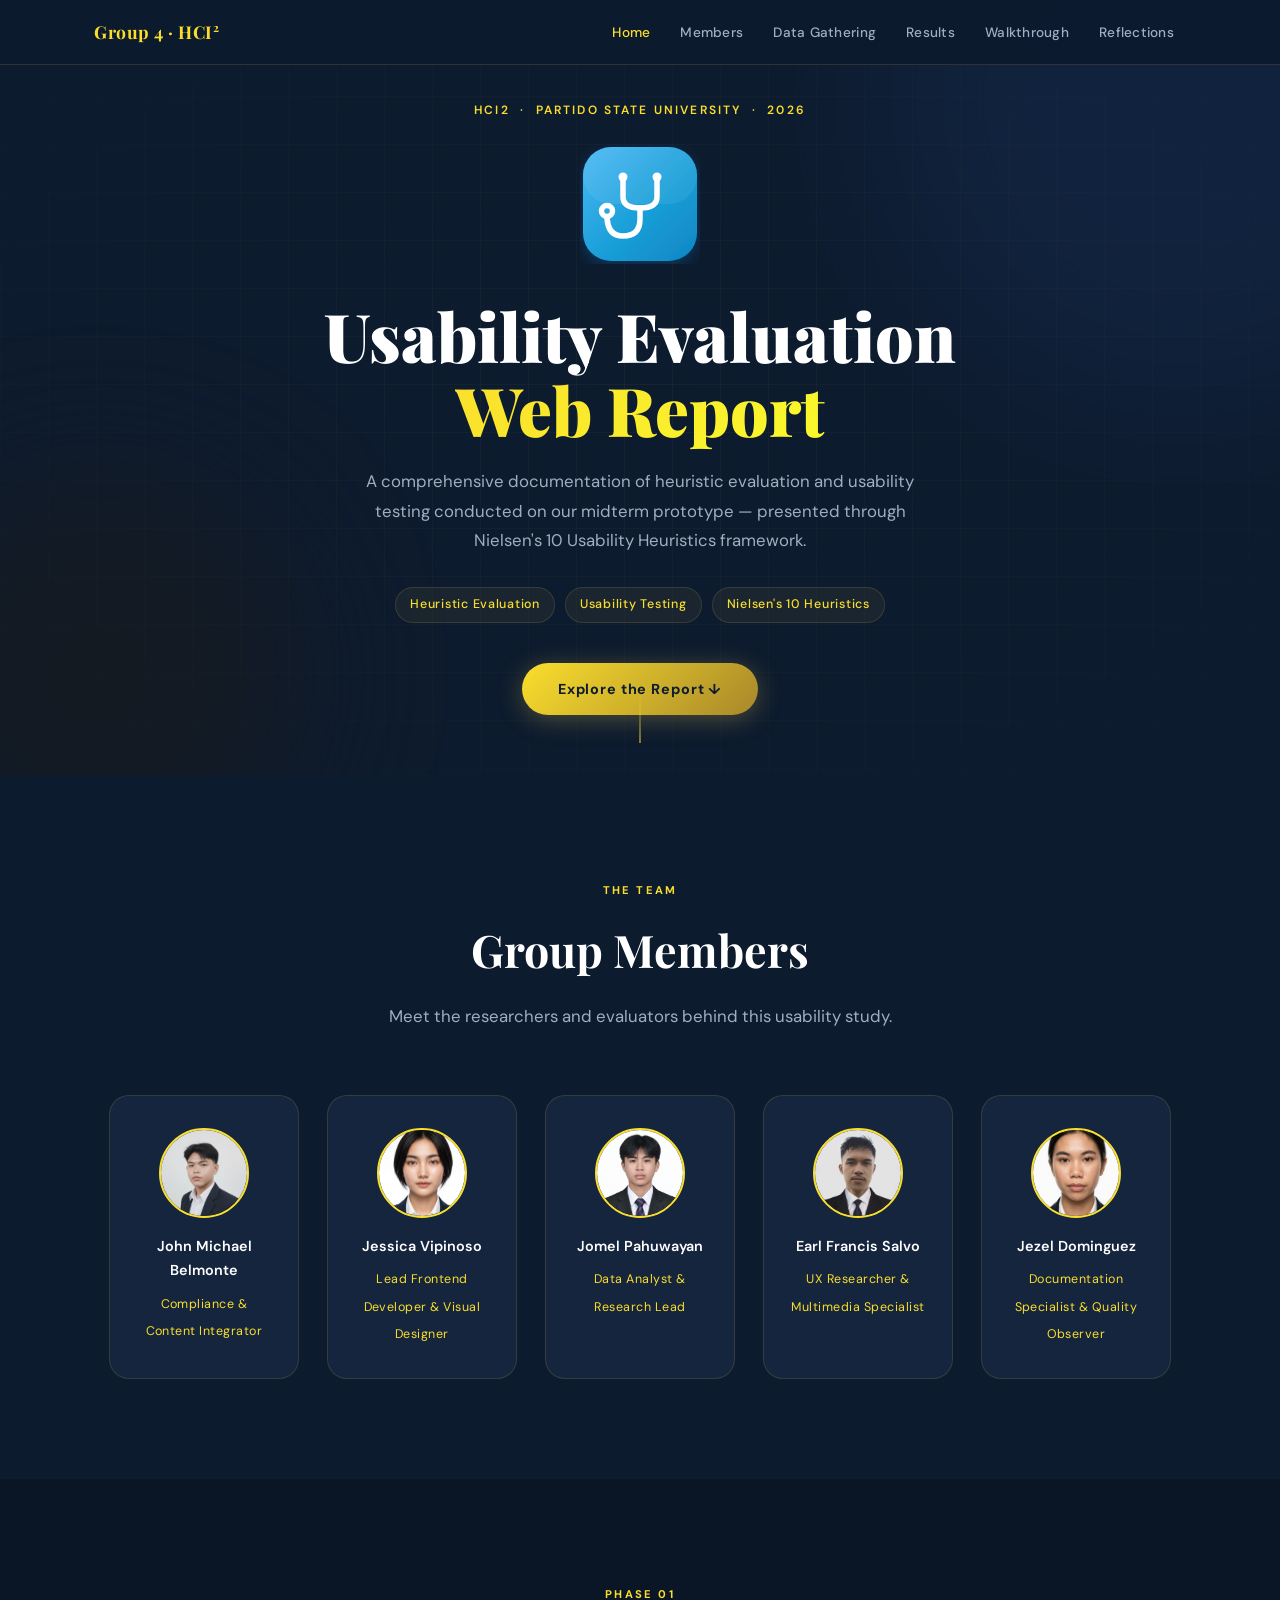
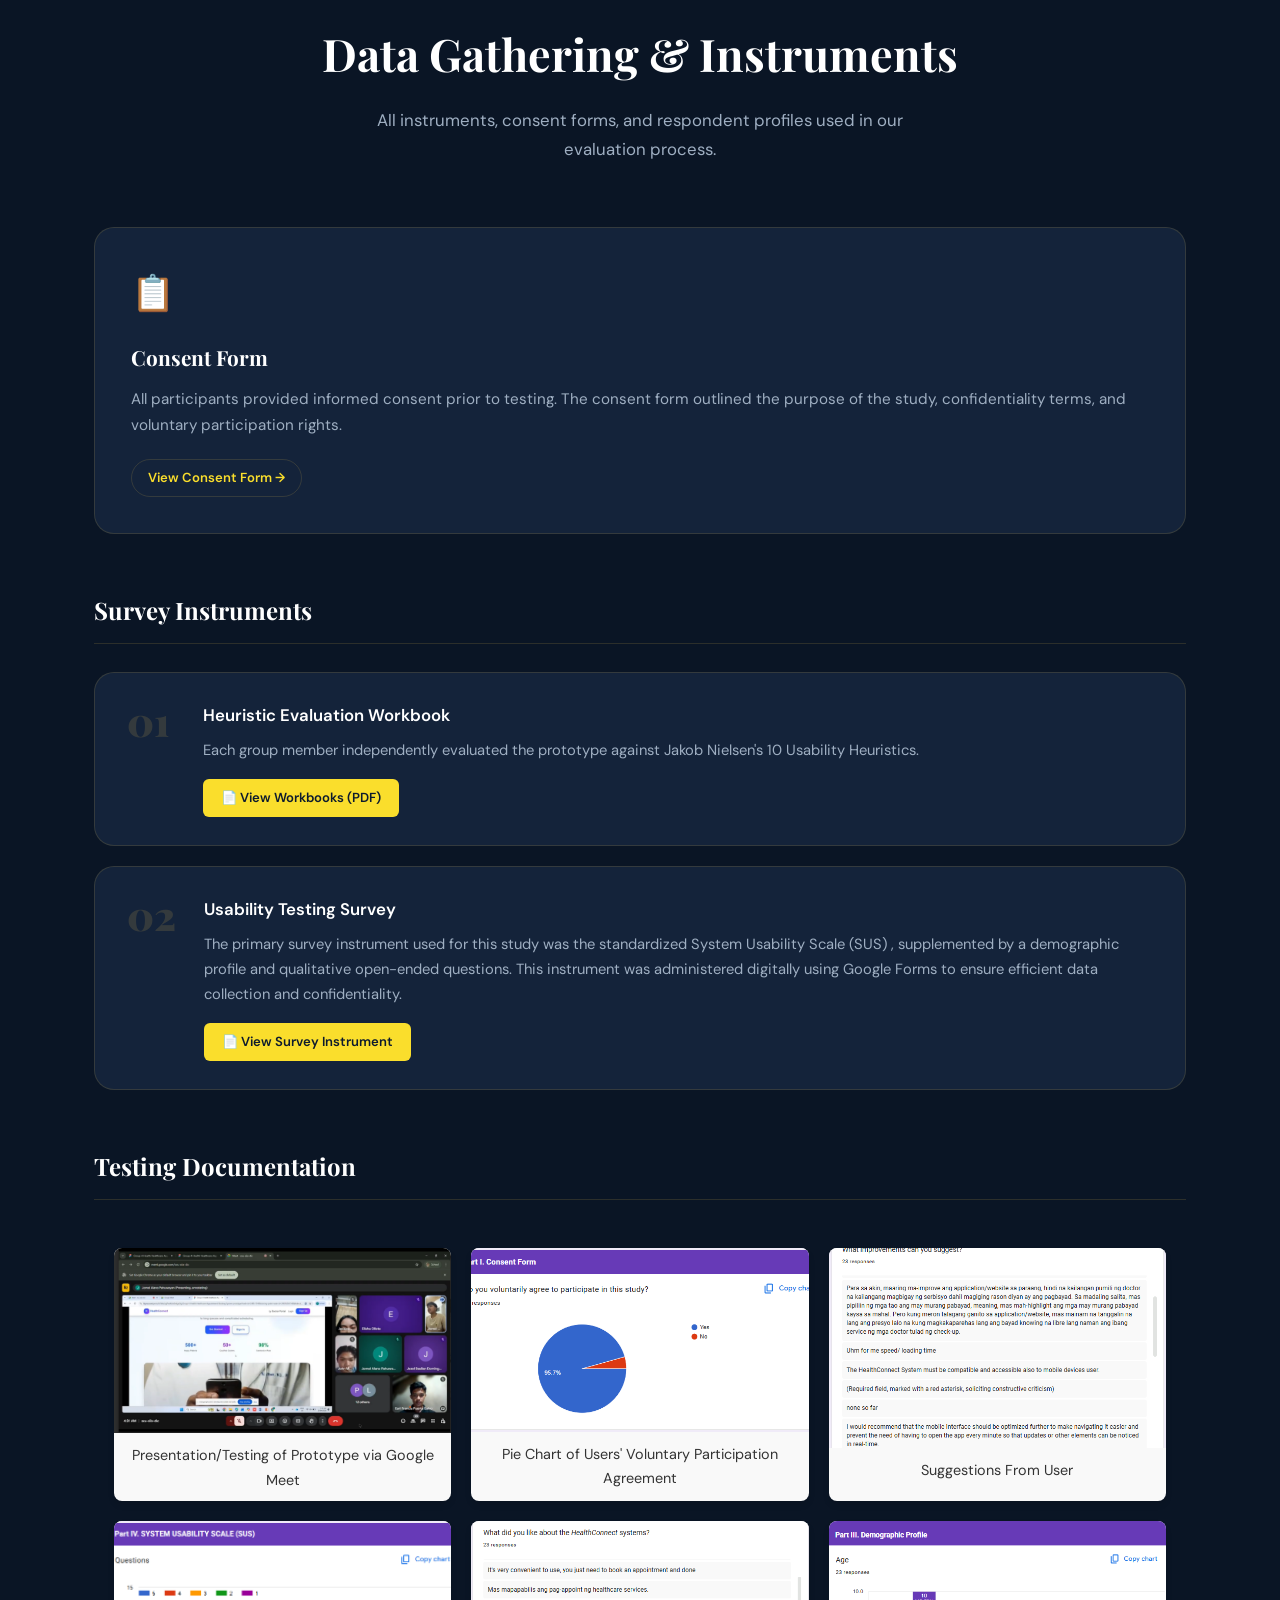
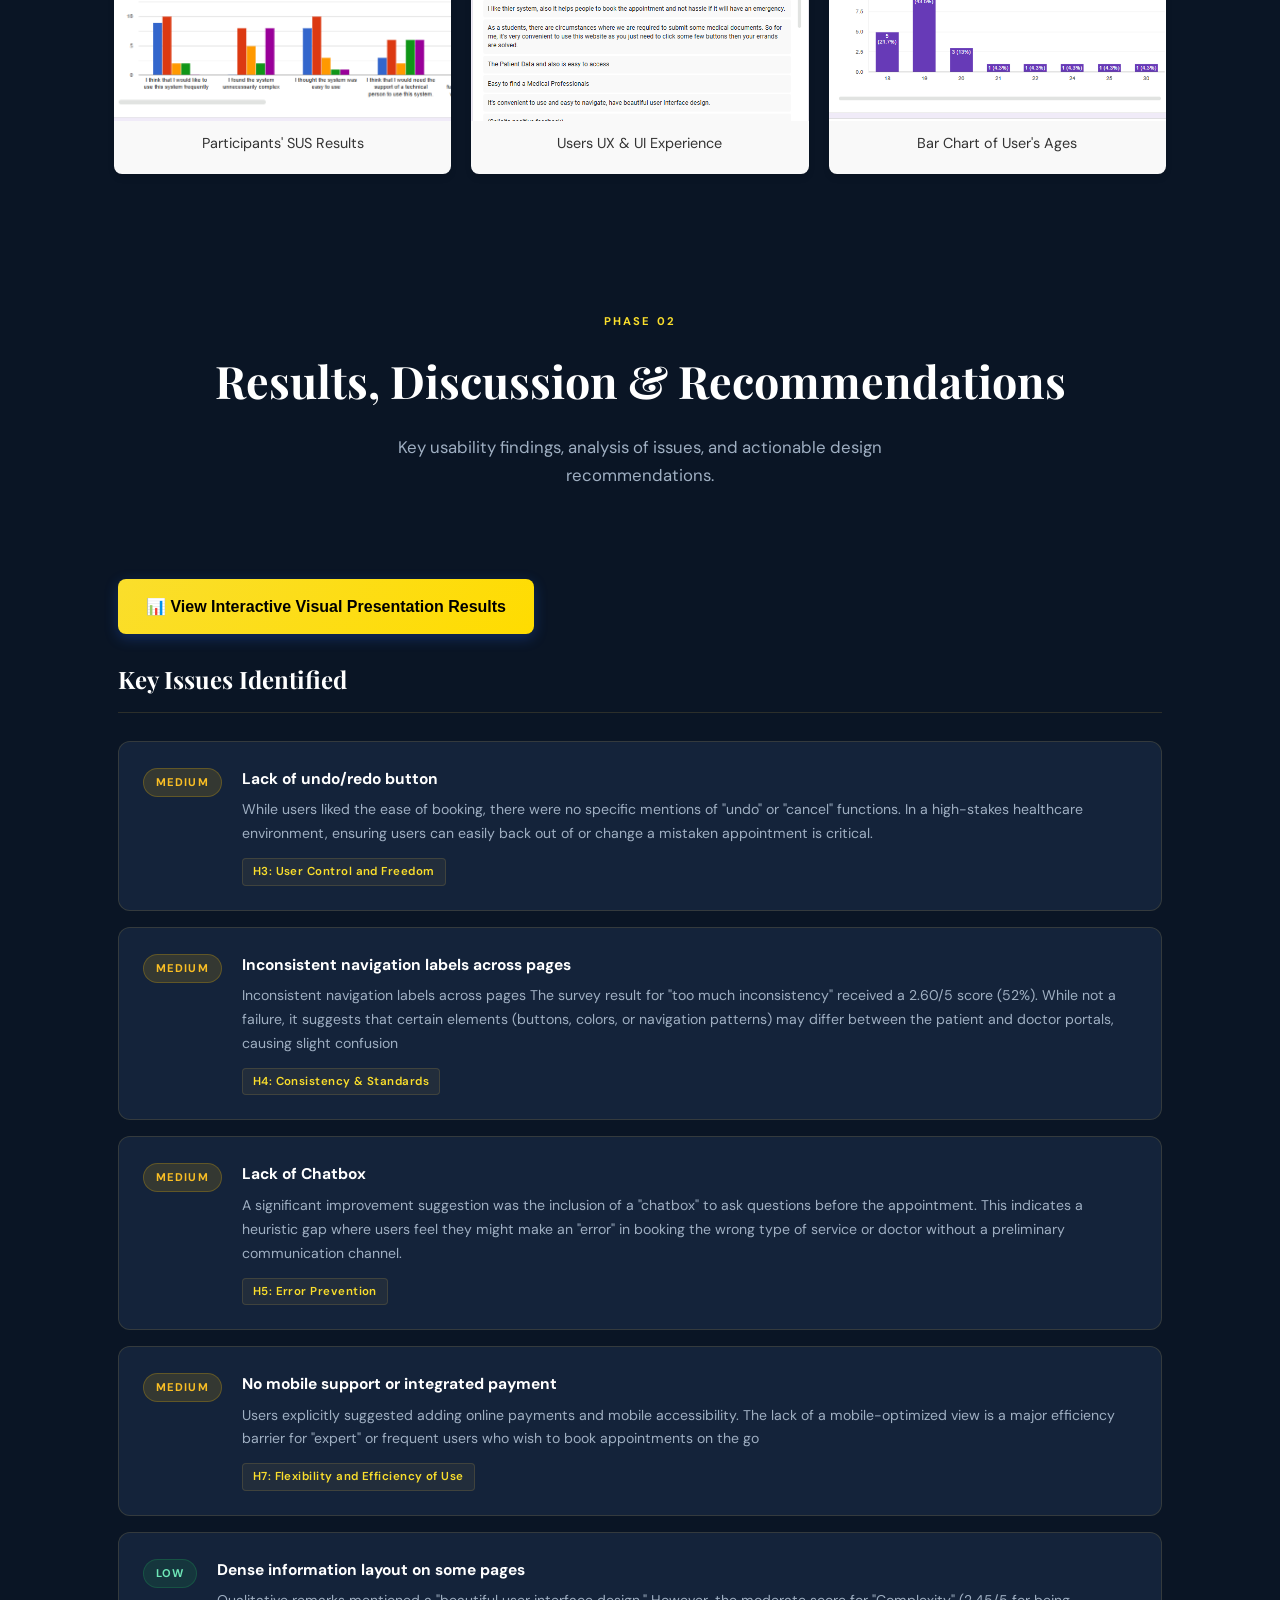
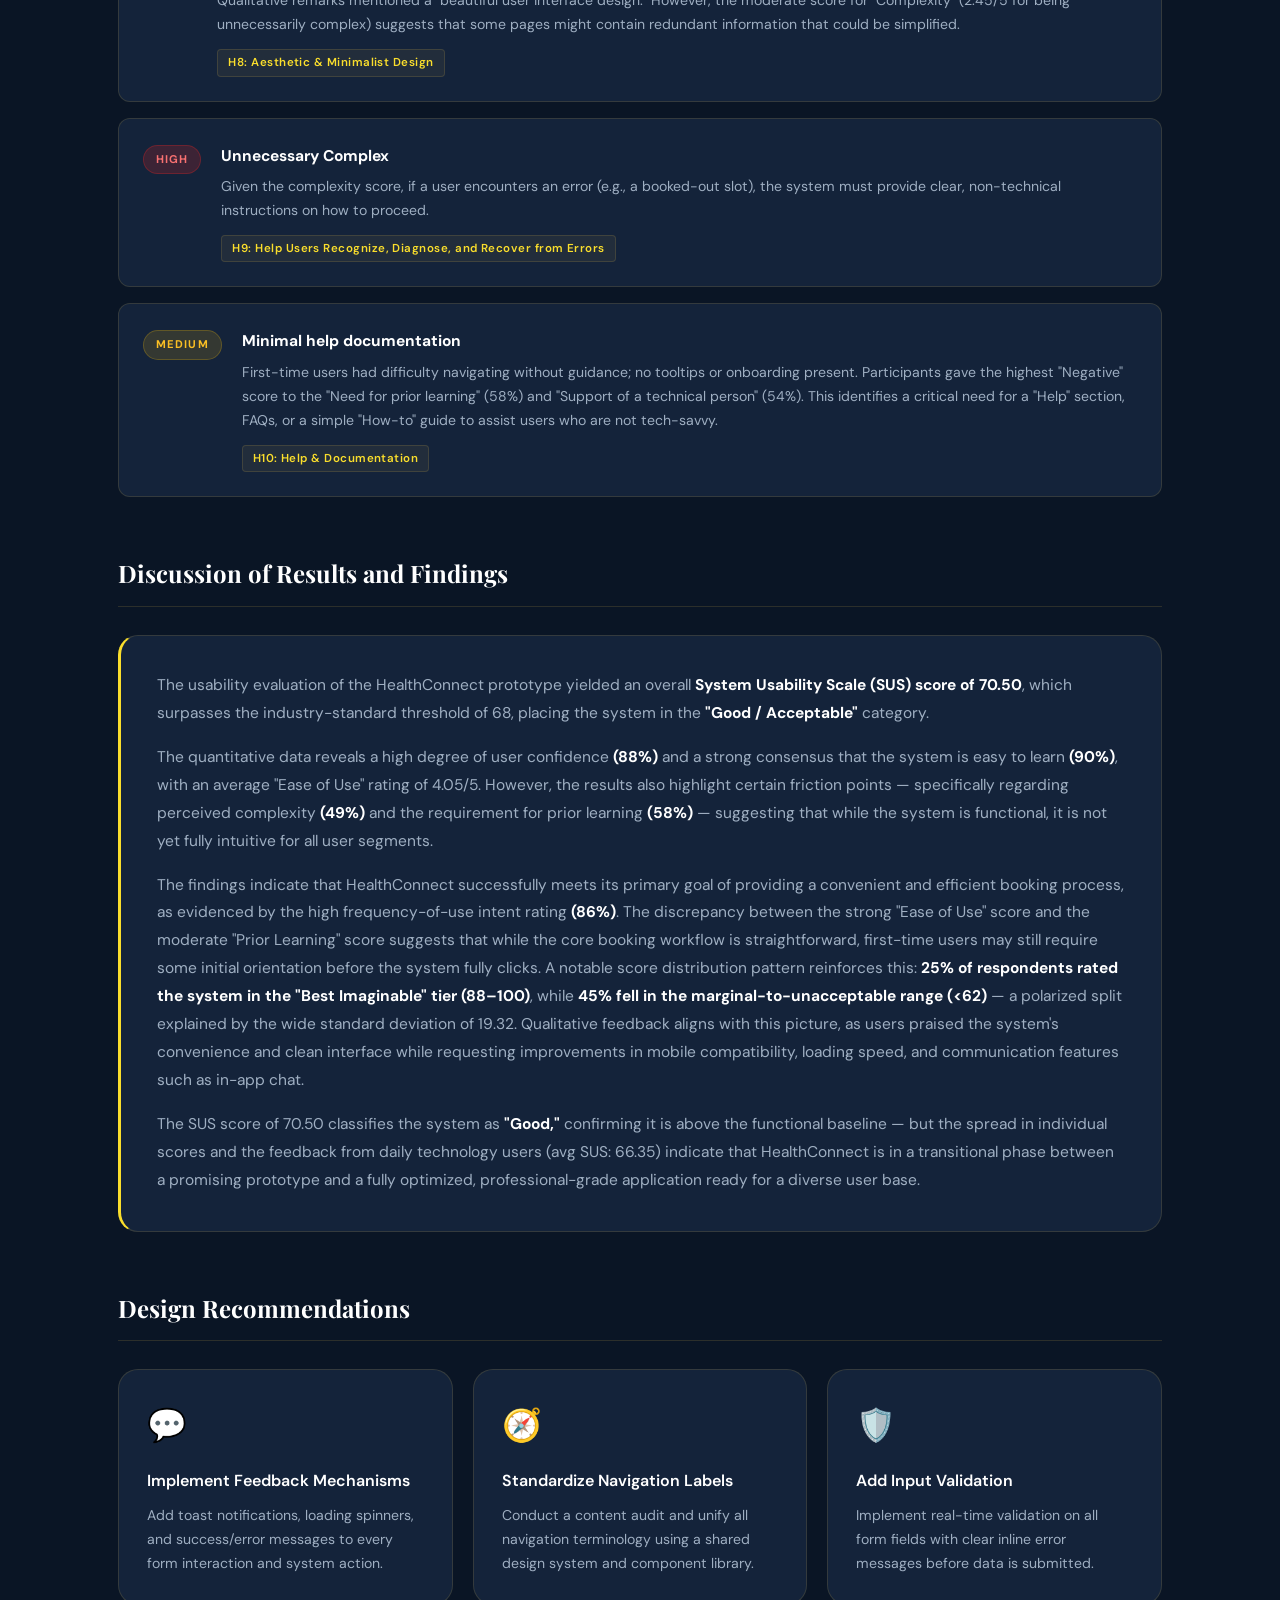
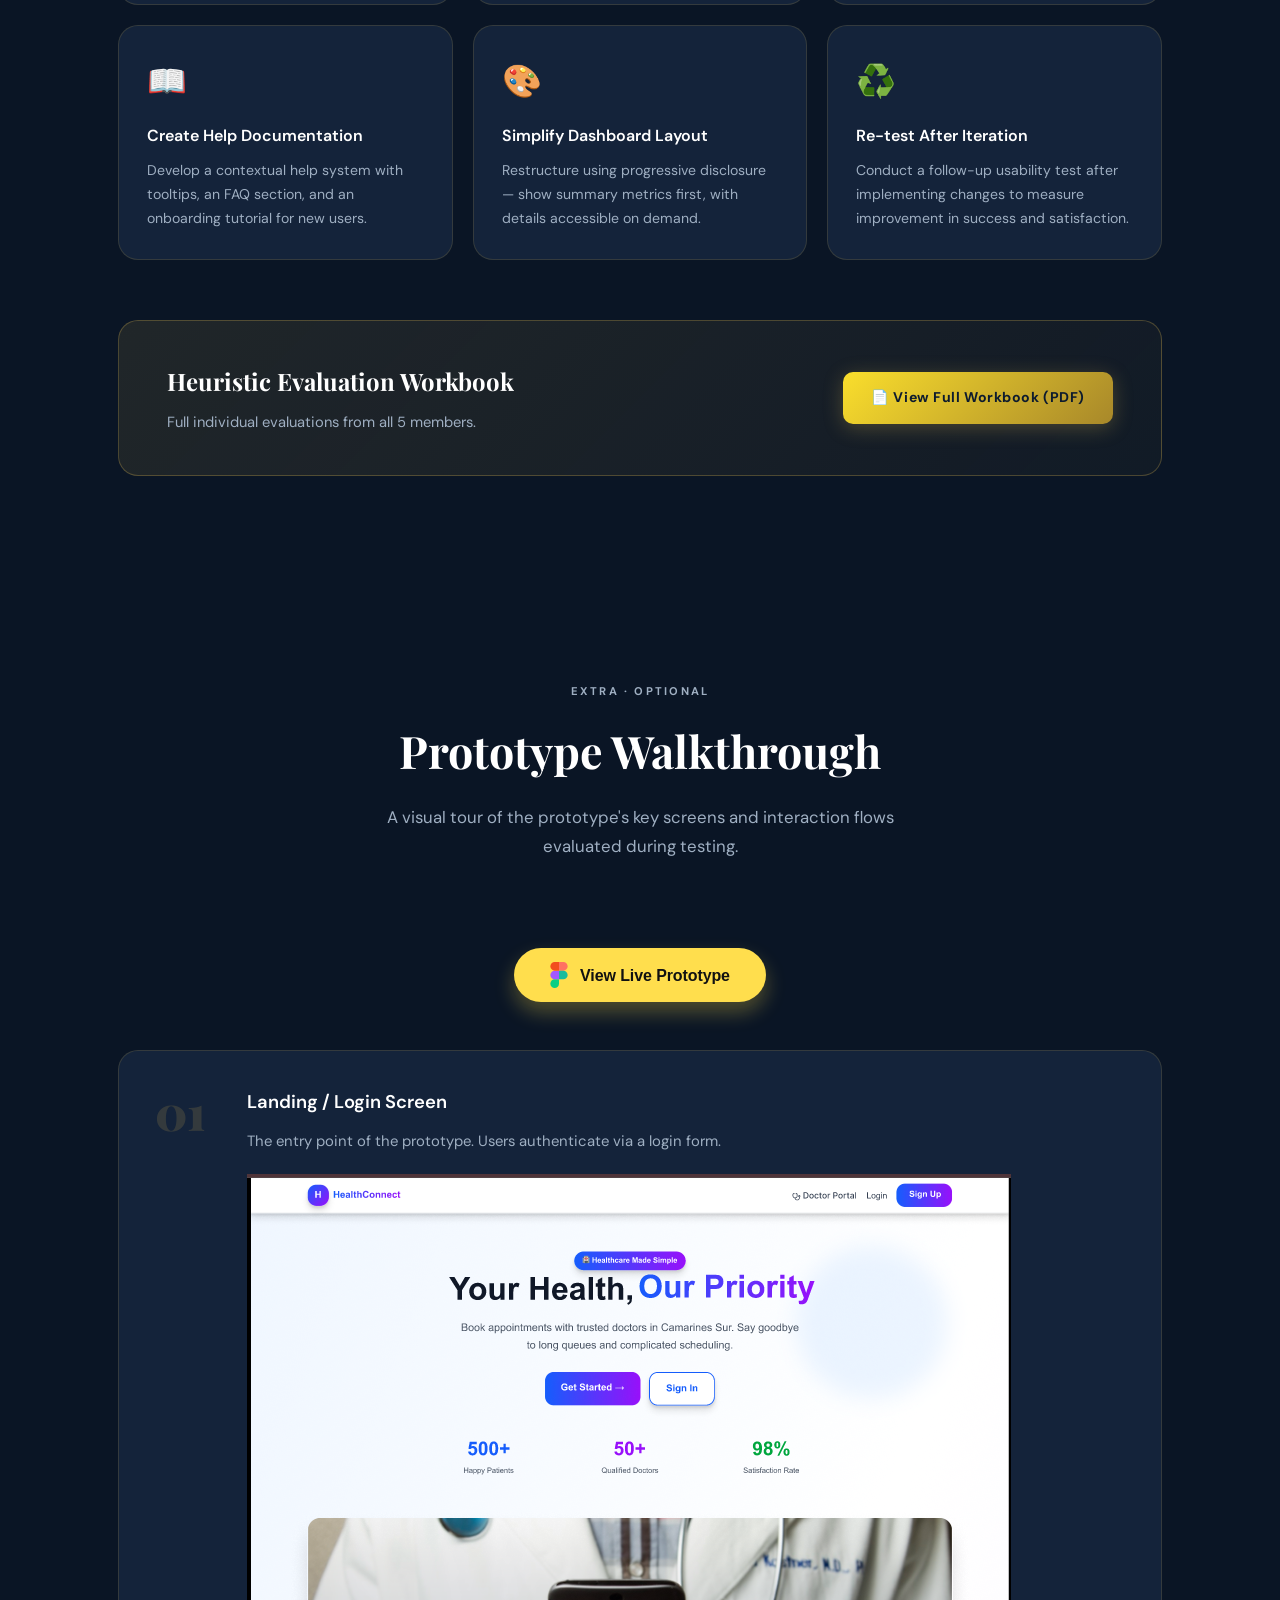
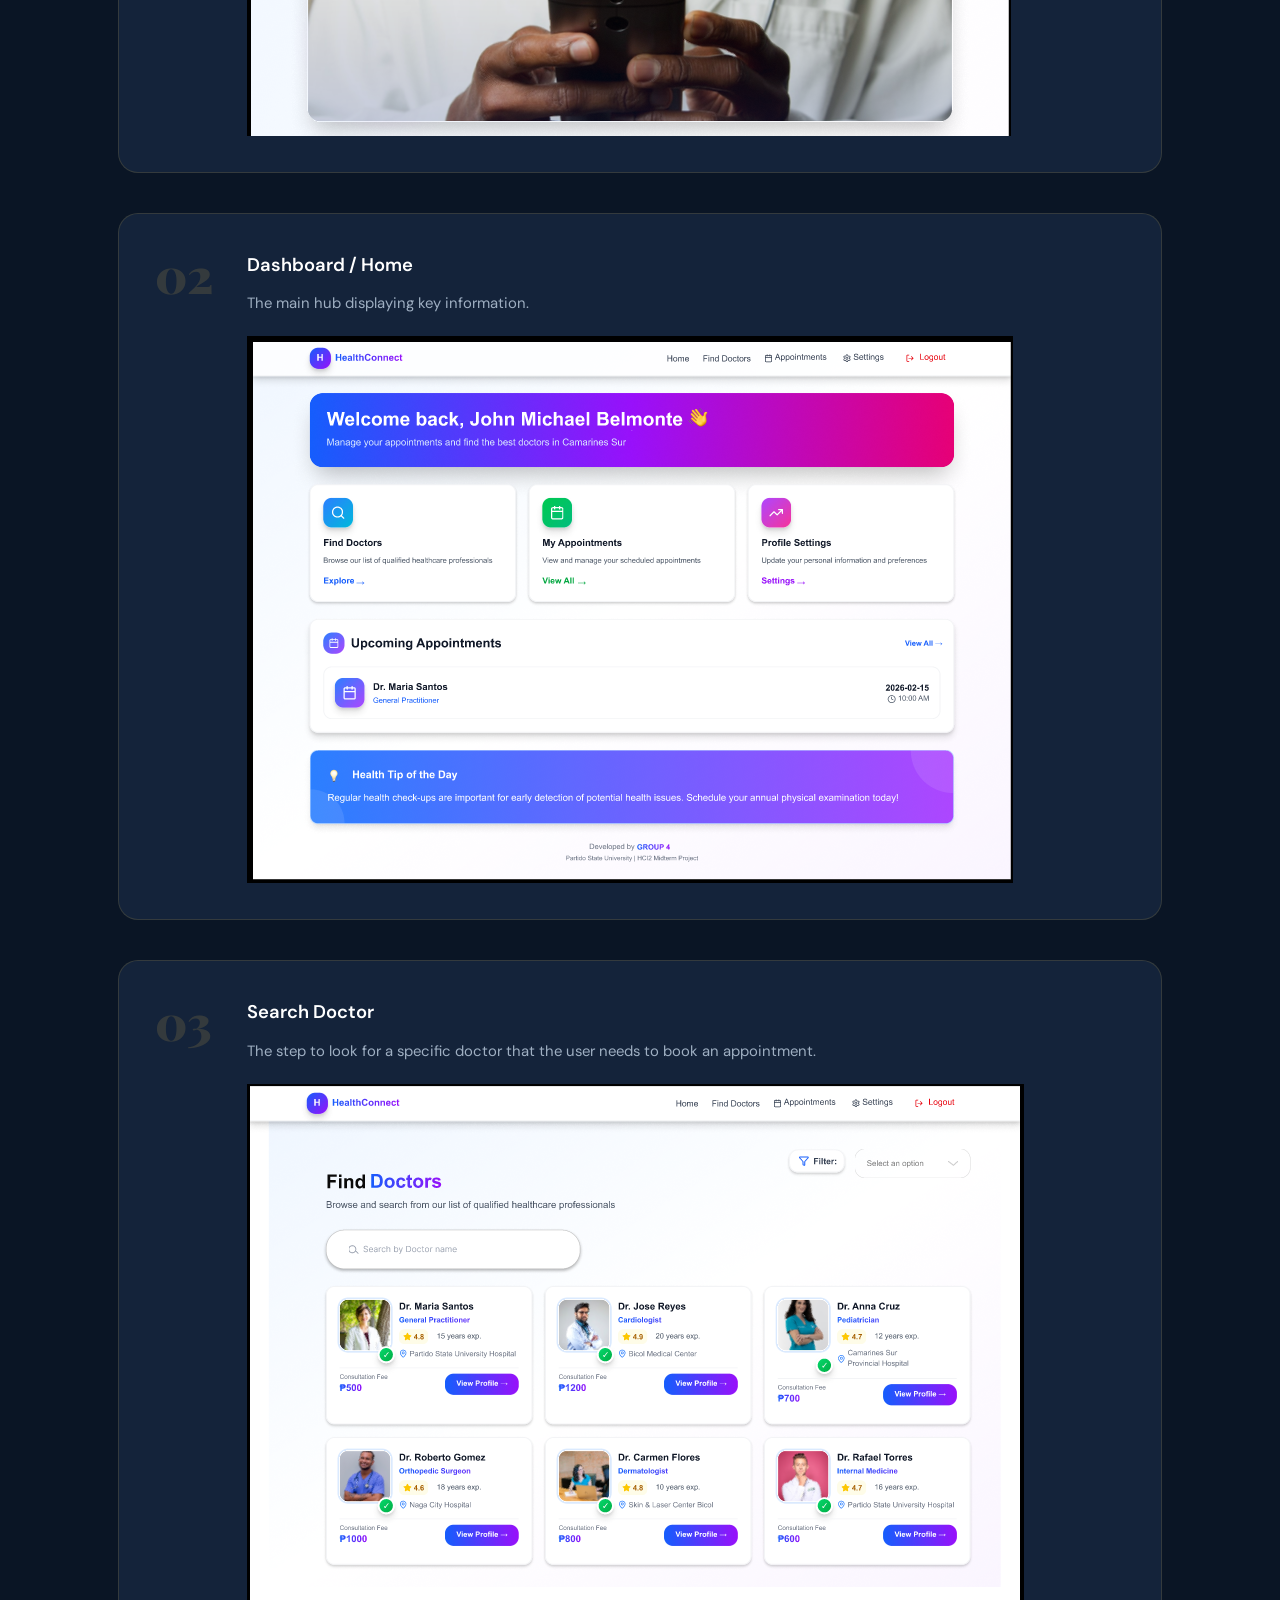
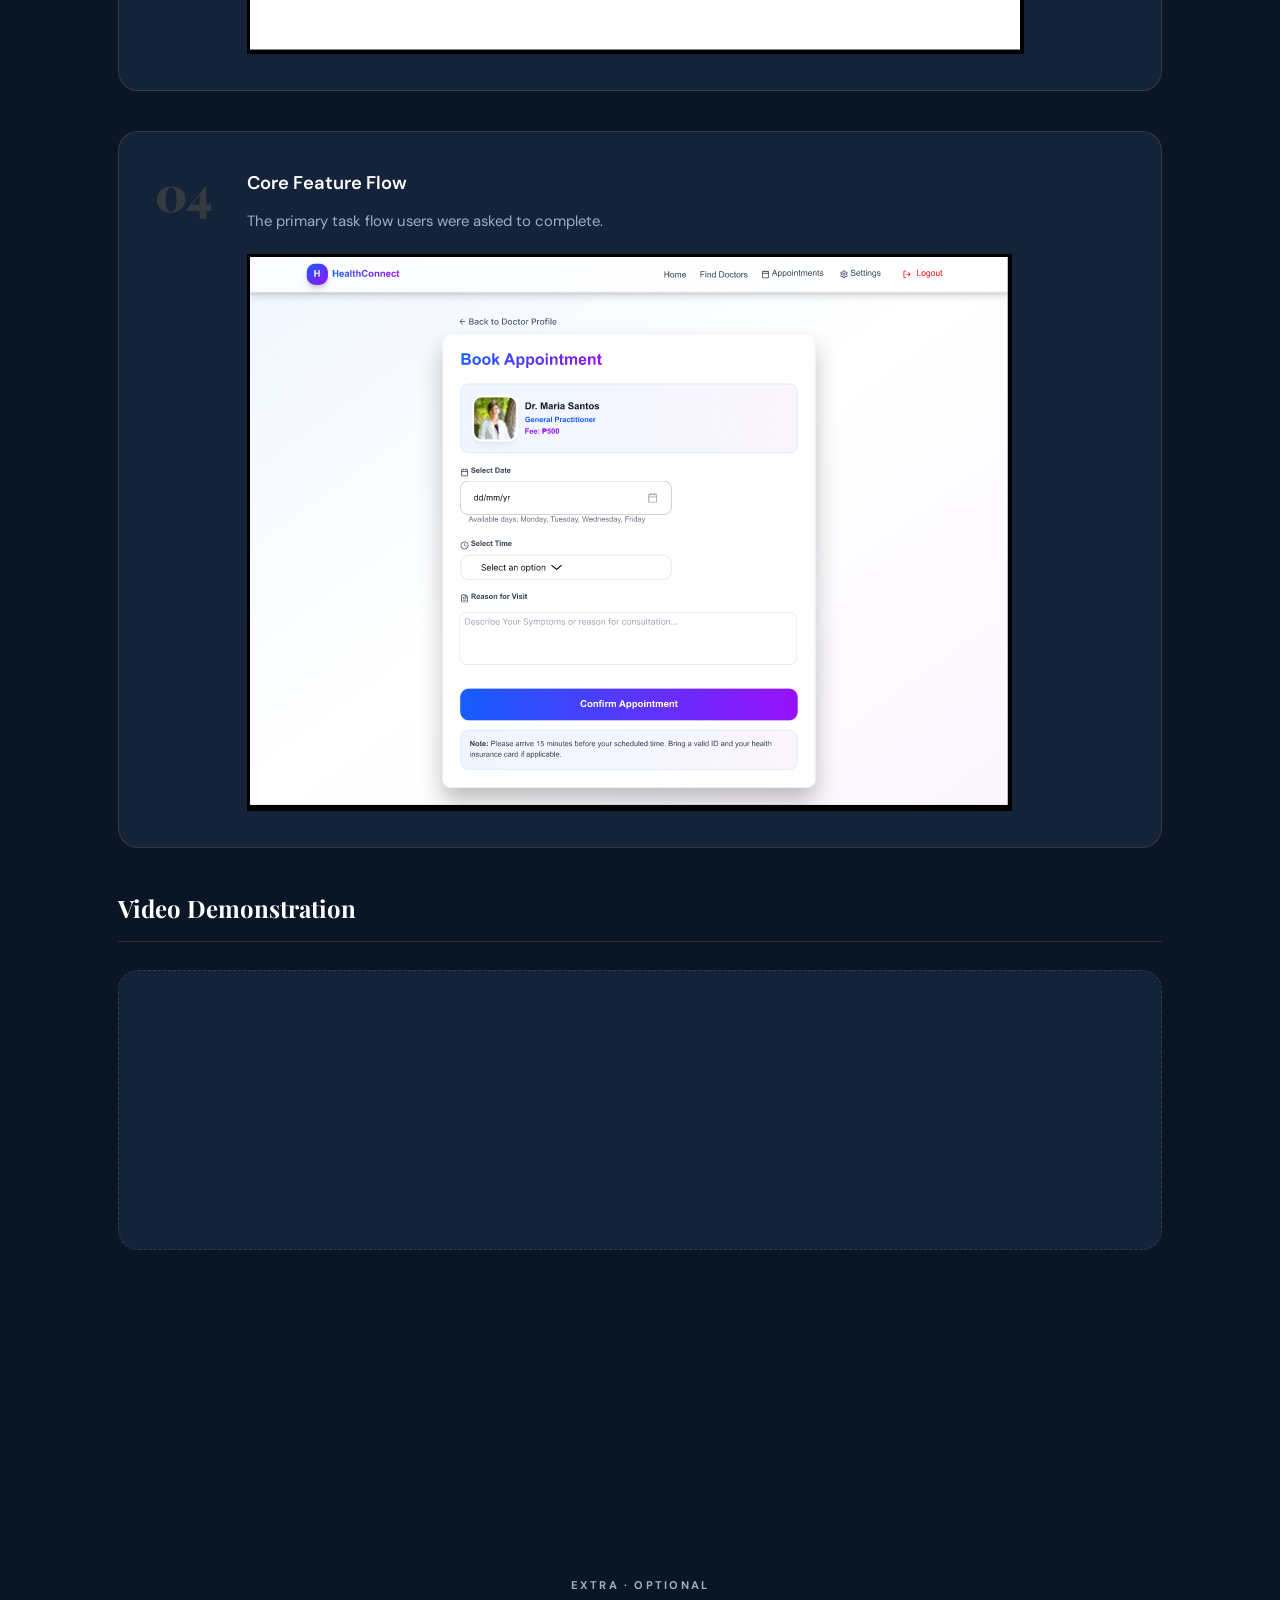
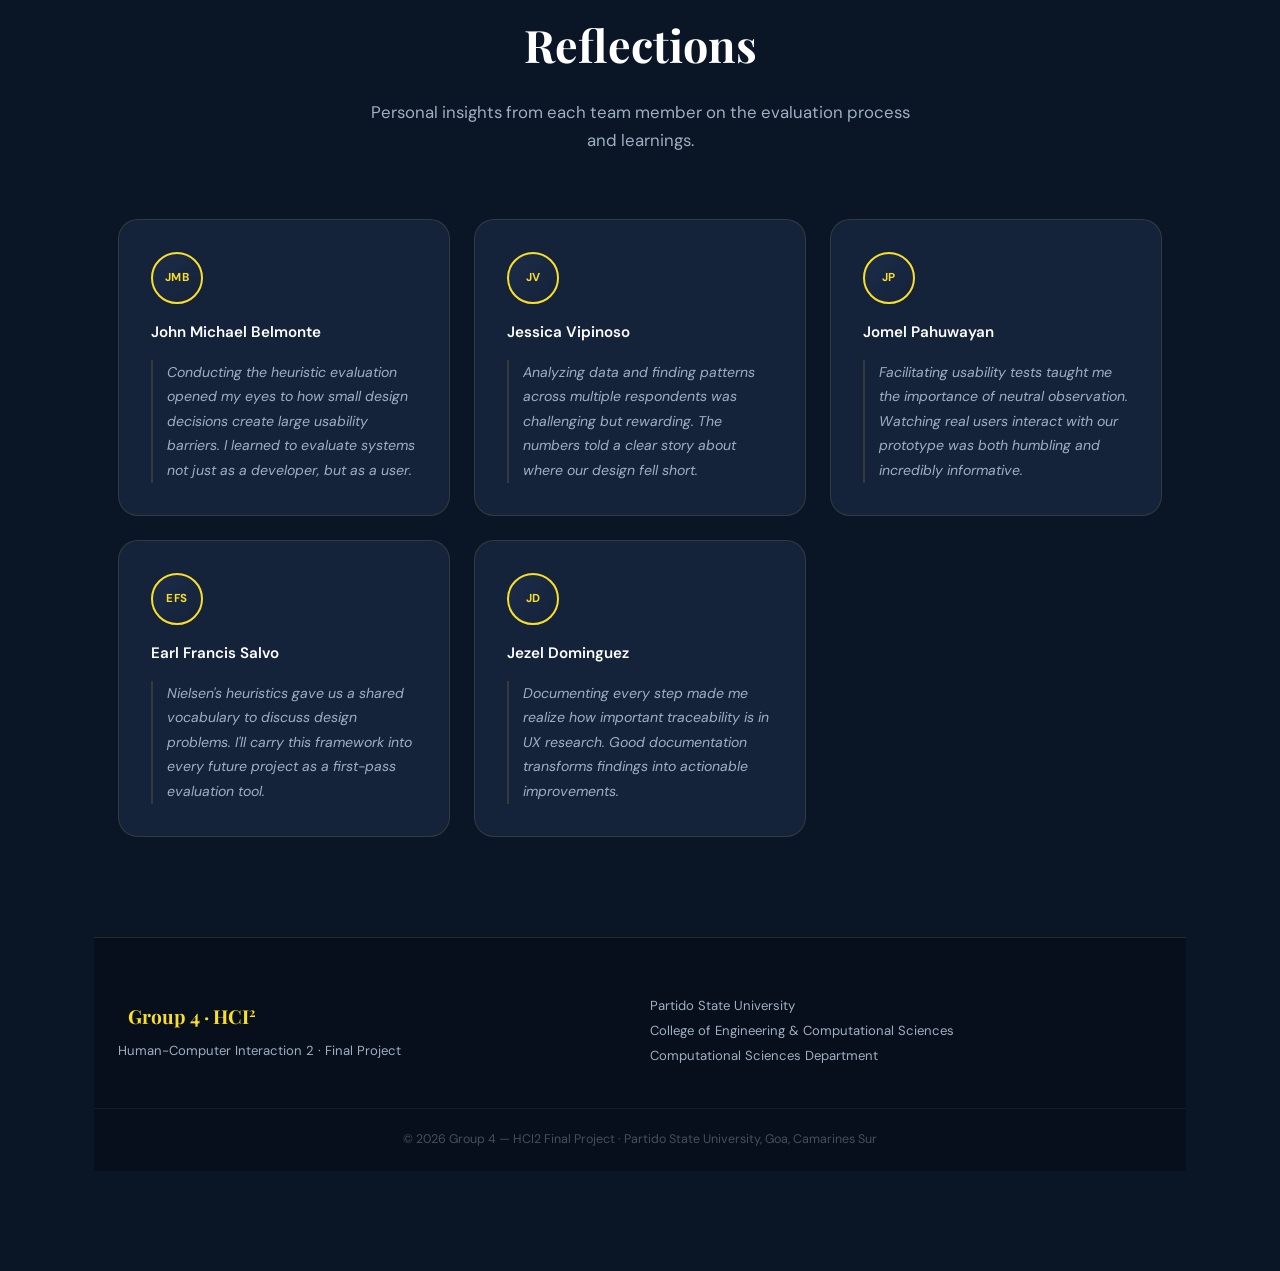
==== commit 6d1f47c4: "Update index.html" ====
--- a/index.html
+++ b/index.html
@@ -382,11 +382,12 @@
     
 
       <div class="video-wrap reveal">
-        <h3 class="sub-h">Video Demonstration</h3>
-        <div class="video-ph">
-          <iframe src="https://drive.google.com/file/d/1AO4YvZNIHmurev0GhFjBAXLLG8zzf6DL/preview" width="100%" height="480" frameborder="0"></iframe>
+  <h3 class="sub-h">Video Demonstration</h3>
+  <div class="video-ph">
+    <iframe src="https://drive.google.com/file/d/1AO4YvZNIHmurev0GhFjBAXLLG8zzf6DL/preview" frameborder="0" allow="autoplay" allowfullscreen></iframe>
+  </div>
+      </div>
           
-                 </div>
       </div>
     </div>
   </section>
--- a/s.css
+++ b/s.css
@@ -271,7 +271,7 @@
 /* ─────────────────────────────────────
    DATA GATHERING
 ───────────────────────────────────── */
-.two-col { display: grid; grid-template-columns: 1fr 1fr; gap: 24px; margin-bottom: 56px; }
+.two-col { display: grid; grid-template-columns: 1fr; gap: 24px; margin-bottom: 56px; }
 .info-card {
   background: var(--card-bg);
   border: 1px solid var(--border);
@@ -435,6 +435,105 @@
 }
 .btn-primary:hover { opacity: .9; transform: translateY(-2px); box-shadow: 0 8px 28px rgba(201,168,76,.45); }
 
+
+
+
+
+
+.figma-btn {
+  display: inline-flex;
+  align-items: center;
+  justify-content: center;
+  gap: 12px;
+  
+  /* Typography - Clean, bold, and highly readable */
+  font-family: -apple-system, BlinkMacSystemFont, "Segoe UI", Roboto, sans-serif;
+  font-weight: 700;
+  font-size: 16px;
+  text-decoration: none;
+  letter-spacing: -0.1px;
+  
+  /* Sizing & Shape */
+  min-height: 54px;
+  padding: 0 36px;
+  border-radius: 100px; /* Modern pill shape */
+  
+  /* High-Contrast Color Palette */
+  color: #111111; /* Deep black for maximum readability on yellow */
+  background: #FFDE4D; /* Vibrant, eye-catching yellow */
+  
+  /* Tactile 3D Shadow Effect */
+  box-shadow: 0 4px 6px rgba(0, 0, 0, 0.05), 
+              0 10px 20px rgba(255, 222, 77, 0.3); /* Glowing yellow ambient shadow */
+  
+  /* Smooth transitions */
+  transition: all 0.4s cubic-bezier(0.175, 0.885, 0.32, 1.275);
+  cursor: pointer;
+  -webkit-tap-highlight-color: transparent;
+
+  /* Triggers the attention-grabbing pulse */
+  animation: gentle-pulse 2.5s infinite;
+}
+
+/* Figma Icon Sizing */
+.figma-icon {
+  width: 18px;
+  height: 26px;
+  transition: transform 0.3s ease;
+}
+
+/* Desktop Hover Effects - Makes it expand and glow brighter */
+@media (hover: hover) {
+  .figma-btn:hover {
+    background: #FFE600; /* Brightens up on hover */
+    transform: scale(1.04) translateY(-3px); /* Slightly grows and lifts up */
+    box-shadow: 0 15px 30px rgba(255, 230, 0, 0.45); /* Intense glow */
+    animation-play-state: paused; /* Stops pulsing when user hovers */
+  }
+}
+
+/* Mobile & Tablet Press State - Snaps down when tapped */
+.figma-btn:active {
+  transform: scale(0.98) translateY(1px);
+  box-shadow: 0 4px 10px rgba(0, 0, 0, 0.2);
+}
+
+/* Gentle Pulse Animation to naturally attract the eye */
+@keyframes gentle-pulse {
+  0% {
+    box-shadow: 0 10px 20px rgba(255, 222, 77, 0.3);
+  }
+  50% {
+    box-shadow: 0 10px 25px rgba(255, 222, 77, 0.6), 
+                0 0 0 10px rgba(255, 222, 77, 0.2); /* Outer expanding ring */
+  }
+  100% {
+    box-shadow: 0 10px 20px rgba(255, 222, 77, 0.3);
+  }
+}
+
+
+.button-container {
+  display: flex;
+  justify-content: center;
+  align-items: center;
+  width: 100%;
+  
+  /* Shorthand: 24px top, 0 left/right, 48px bottom */
+  padding: 24px 0 48px 0; 
+  
+  box-sizing: border-box;
+}
+
+
+/* Ensure the button behaves nicely as a flex item */
+.figma-btn {
+  display: inline-flex;
+  align-items: center;
+  justify-content: center;
+  gap: 12px;
+  /* (Keep the rest of your existing button styles here) */
+}
 /* ─────────────────────────────────────
    WALKTHROUGH
 ───────────────────────────────────── */
@@ -711,91 +810,5 @@
   transform: translateY(1px);
   box-shadow: 0 3px 10px rgba(37, 99, 235, 0.2);
 }
-
-
-
-/* Base Button Styling */
-.figma-btn {
-  display: inline-flex;
-  align-items: center;
-  justify-content: center;
-  gap: 12px; /* Space between icon and text */
-  
-  /* Typography */
-  font-family: -apple-system, BlinkMacSystemFont, "Segoe UI", Roboto, Helvetica, Arial, sans-serif;
-  font-weight: 600;
-  font-size: 16px;
-  text-decoration: none;
-  letter-spacing: -0.2px;
-  
-  /* Sizing & Shape */
-  min-height: 52px;
-  padding: 0 32px;
-  border-radius: 100px; /* Perfect pill shape */
-  
-  /* Colors & Effects */
-  color: black;
-  background: linear-gradient(135deg, #fafa2c 0%, #fade2c 100%);
-  box-shadow: 0 4px 15px rgba(0, 0, 0, 0.15);
-  
-  /* Smooth transitions for all devices */
-  transition: all 0.3s cubic-bezier(0.25, 0.8, 0.25, 1);
-  cursor: pointer;
-  -webkit-tap-highlight-color: transparent; /* Removes flash on mobile tap */
-}
-
-/* Figma Icon Sizing */
-.figma-icon {
-  width: 16px;
-  height: 24px;
-  transition: transform 0.3s ease;
-}
-
-/* Desktop Hover Effects */
-@media (hover: hover) {
-  .figma-btn:hover {
-    background: linear-gradient(135deg, #ff7262 0%, #a259ff 100%); /* Flips to Figma brand gradient */
-    transform: translateY(-2px);
-    box-shadow: 0 8px 25px rgba(162, 89, 255, 0.3);
-  }
-  
-  .figma-btn:hover .figma-icon {
-    transform: scale(1.1) rotate(5deg);
-  }
-}
-
-/* Mobile & Tablet Active/Pressed State */
-.figma-btn:active {
-  transform: translateY(1px);
-  box-shadow: 0 2px 8px rgba(0, 0, 0, 0.2);
-  opacity: 0.9;
-}
-
-/* Responsive adjustments for very small screens */
-@media (max-width: 360px) {
-  .figma-btn {
-    width: 100%; /* Full width on tiny mobile screens */
-    padding: 0 16px;
-    font-size: 15px;
-  }
-
-/* Container that handles the centering */
-.button-container {
-  display: flex;
-  justify-content: center; /* Centers horizontally */
-  align-items: center;     /* Centers vertically if the container has height */
-  width: 100%;             /* Ensures it takes up the full width of the screen */
-  padding: 24px 0;         /* Gives the button breathing room top and bottom */
-  box-sizing: border-box;
-}
-
-/* Ensure the button behaves nicely as a flex item */
-.figma-btn {
-  display: inline-flex;
-  align-items: center;
-  justify-content: center;
-  gap: 12px;
-  /* (Keep the rest of your existing button styles here) */
-}
-  
-}
+  
+}
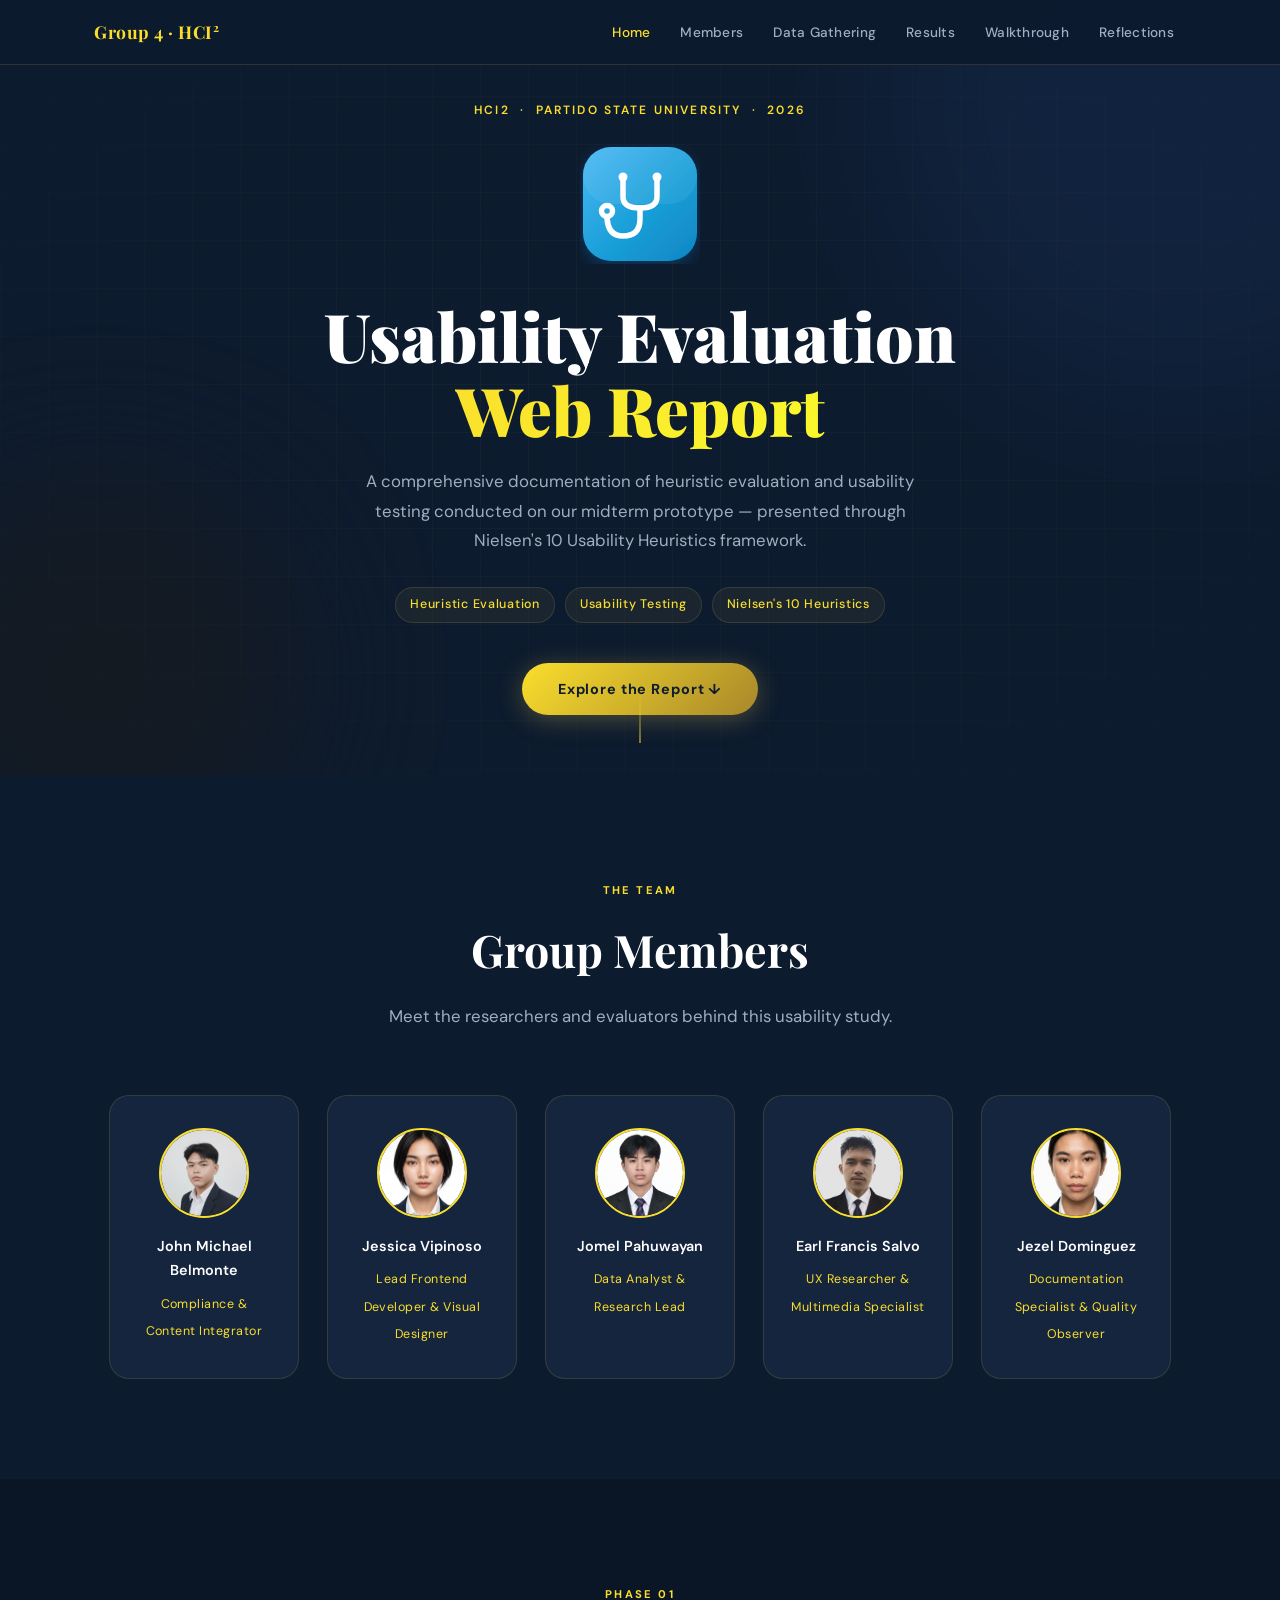
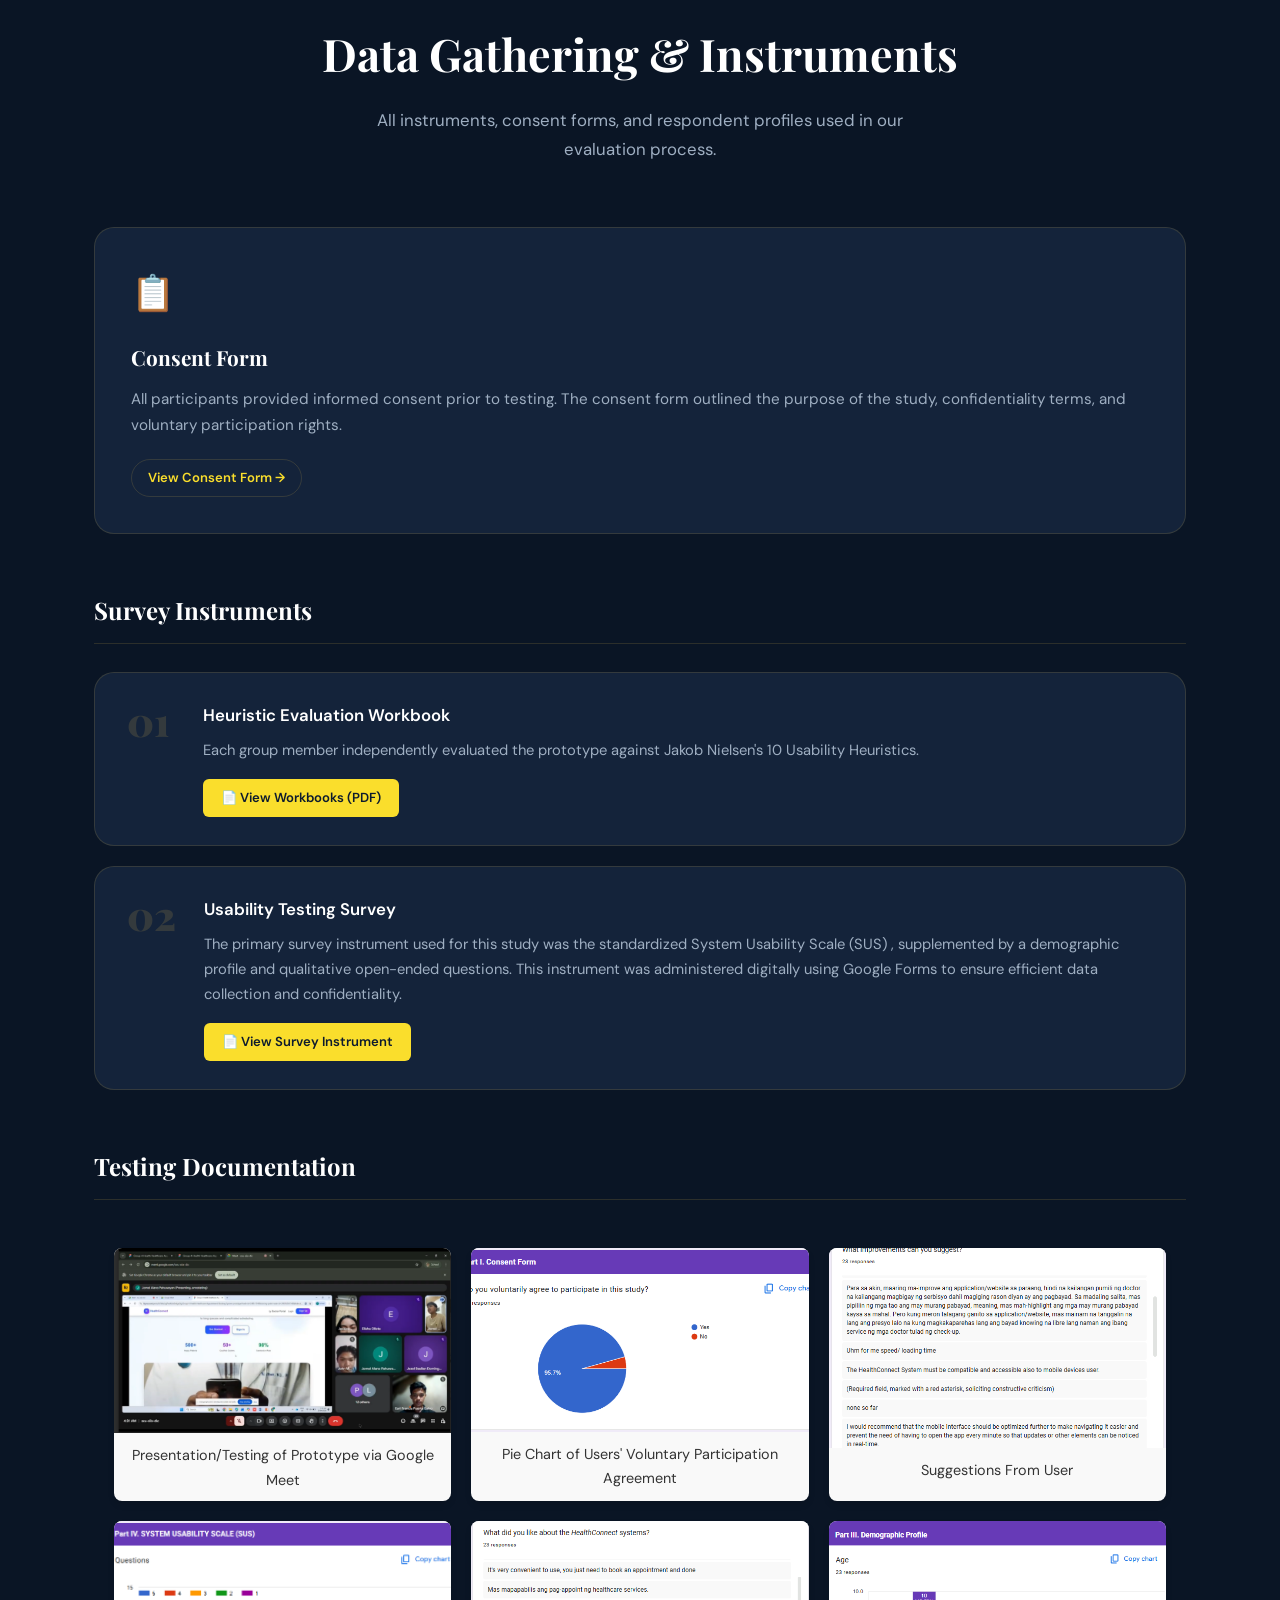
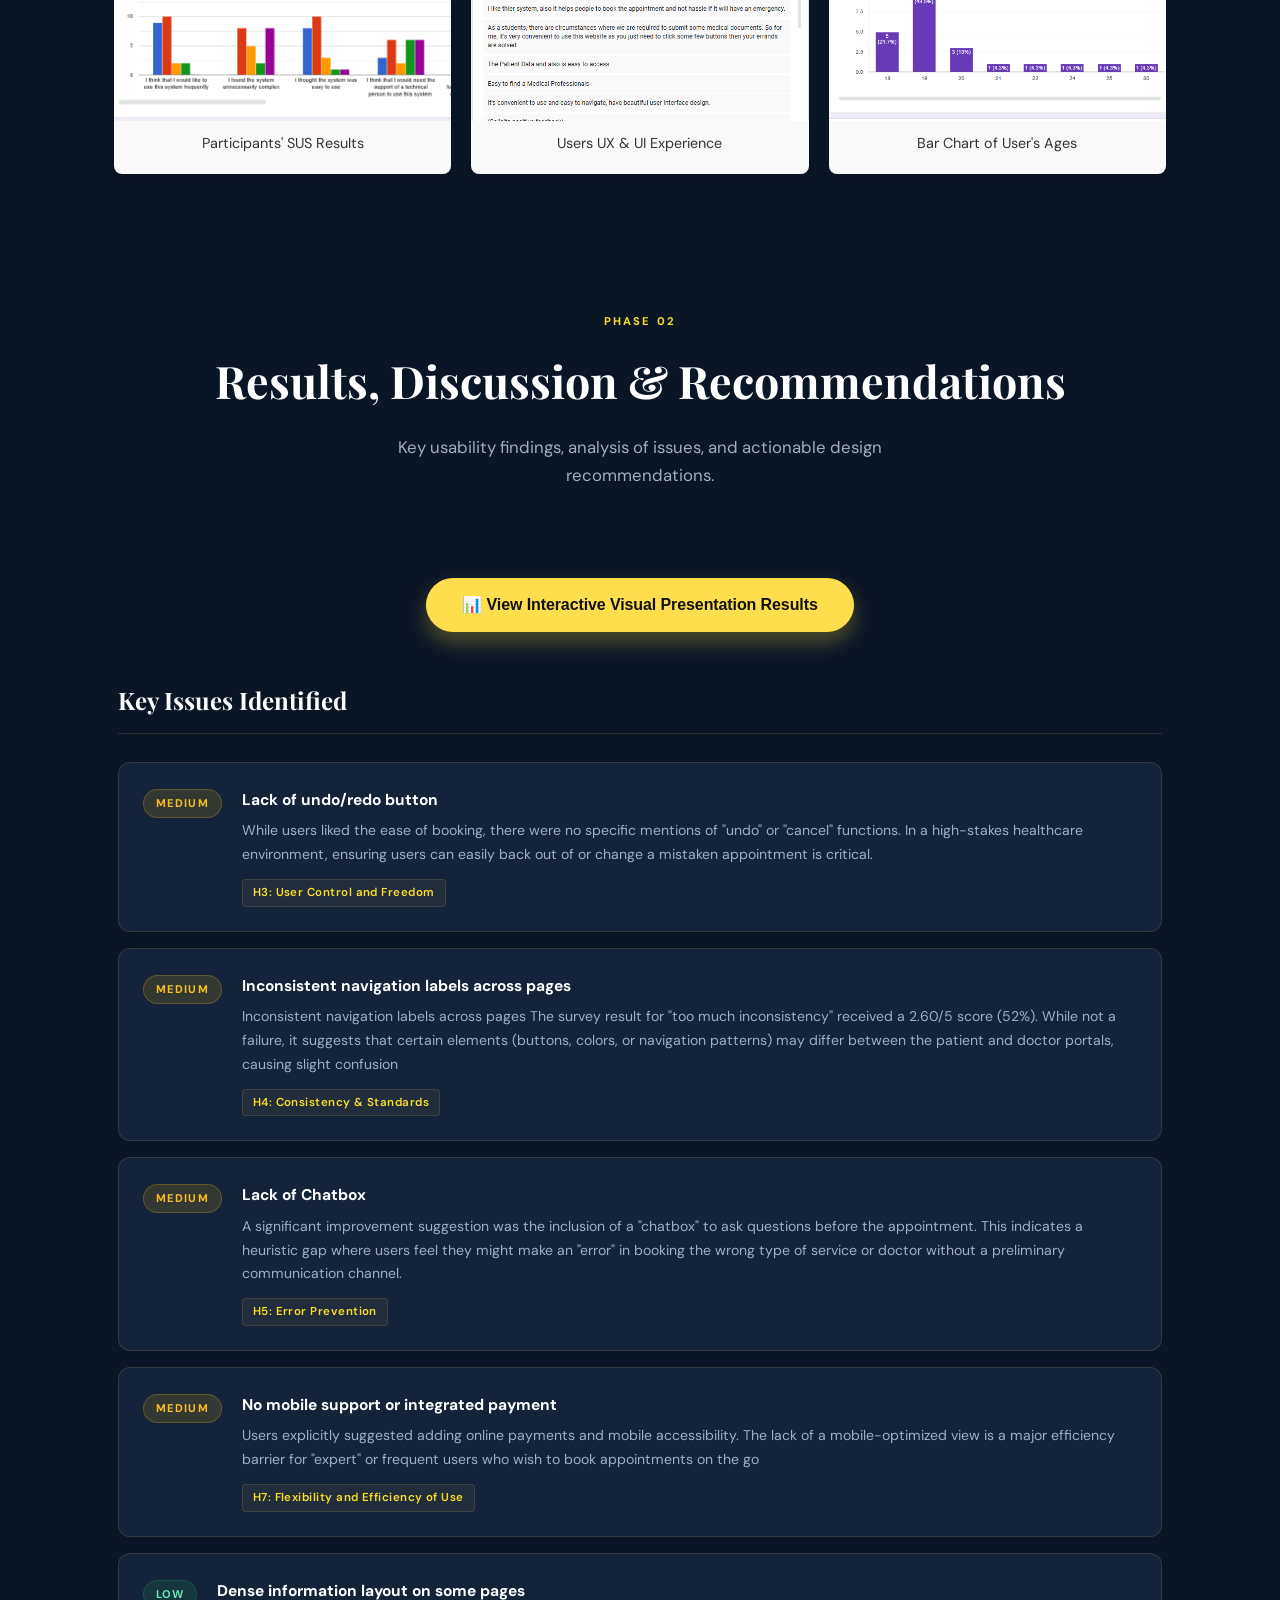
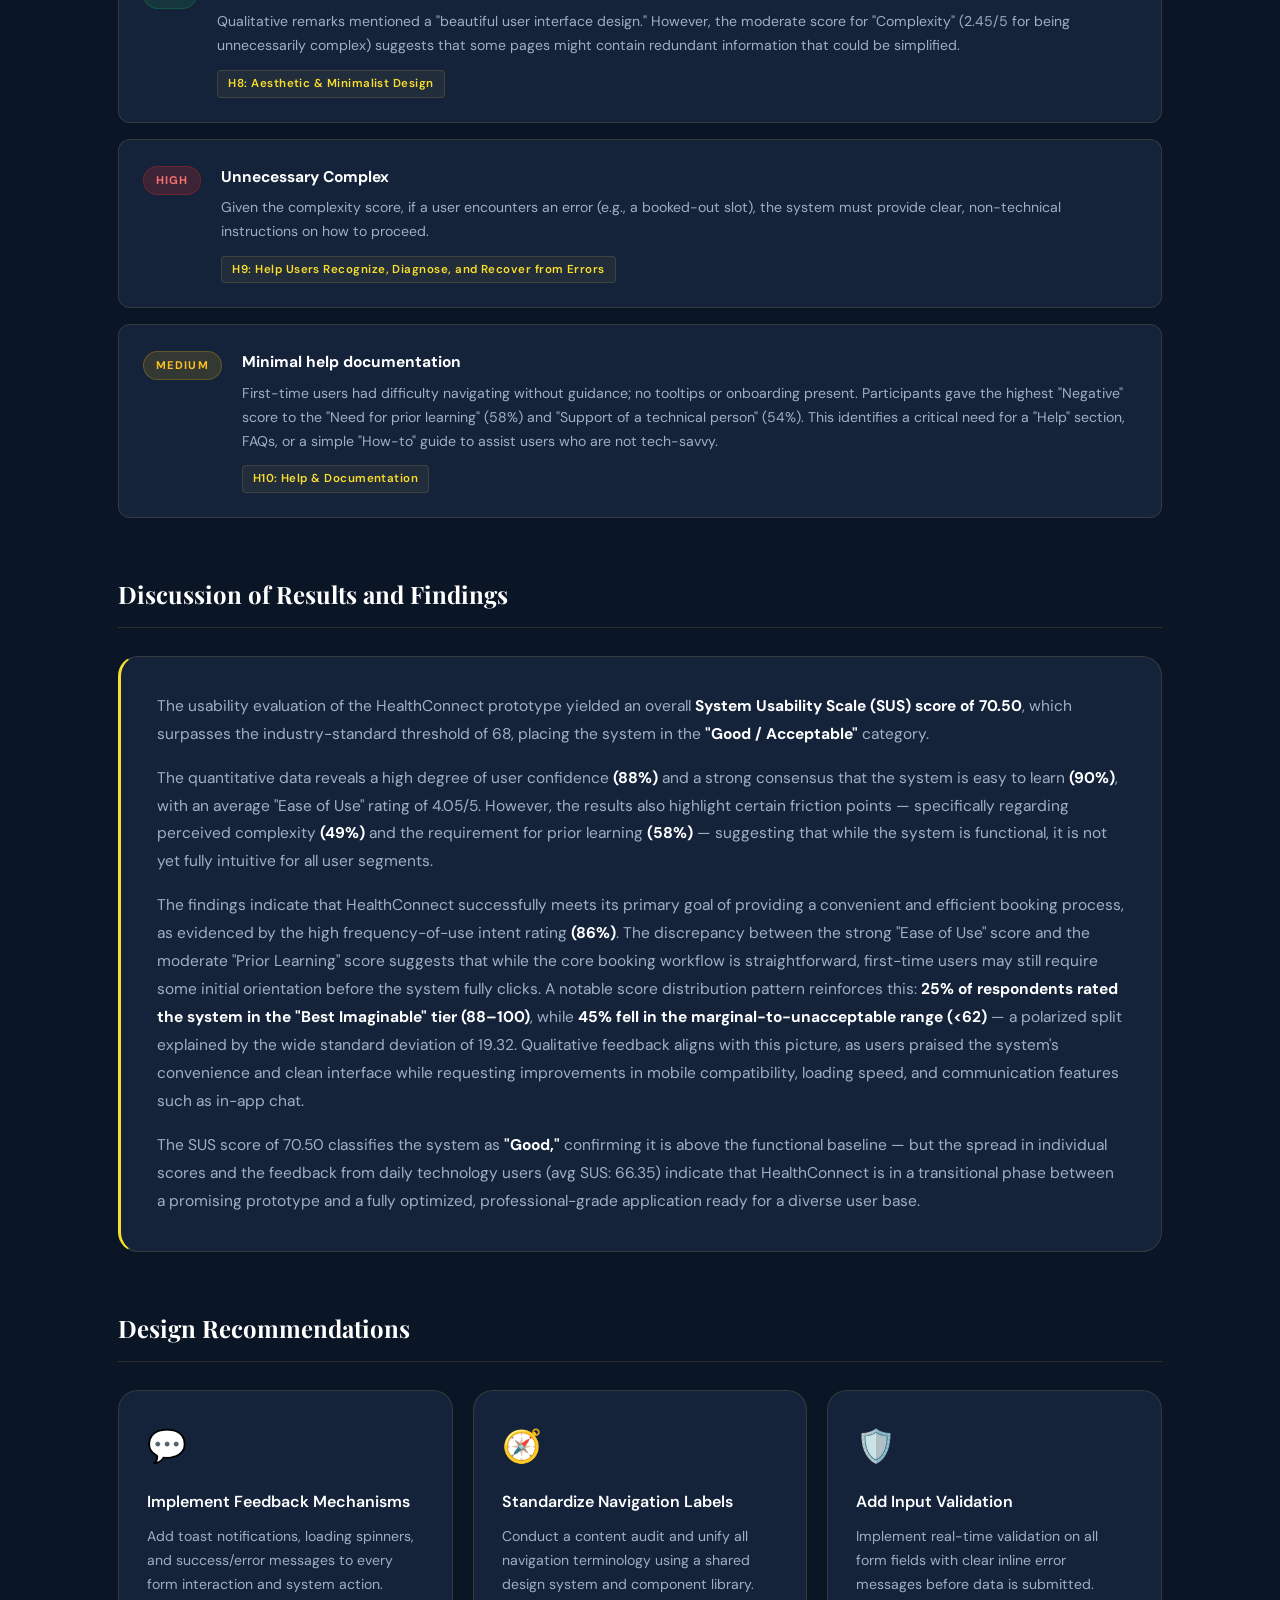
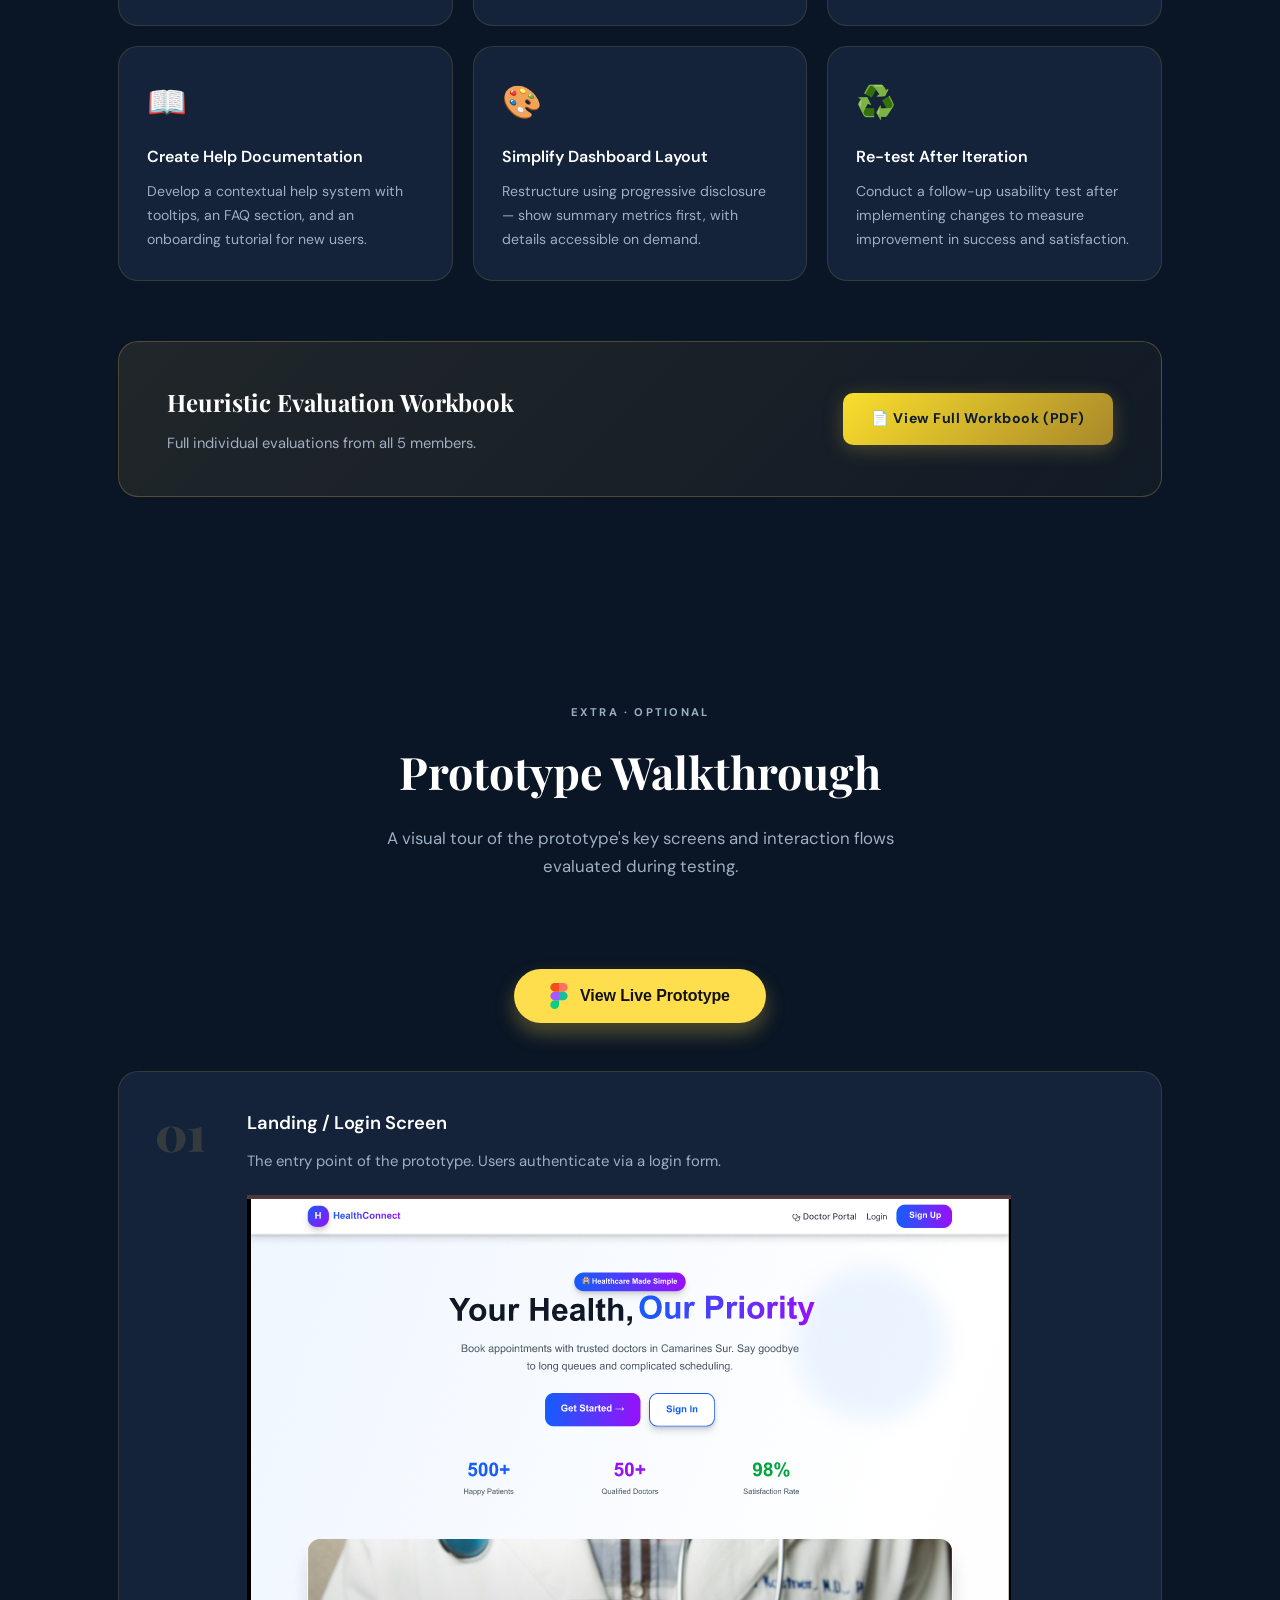
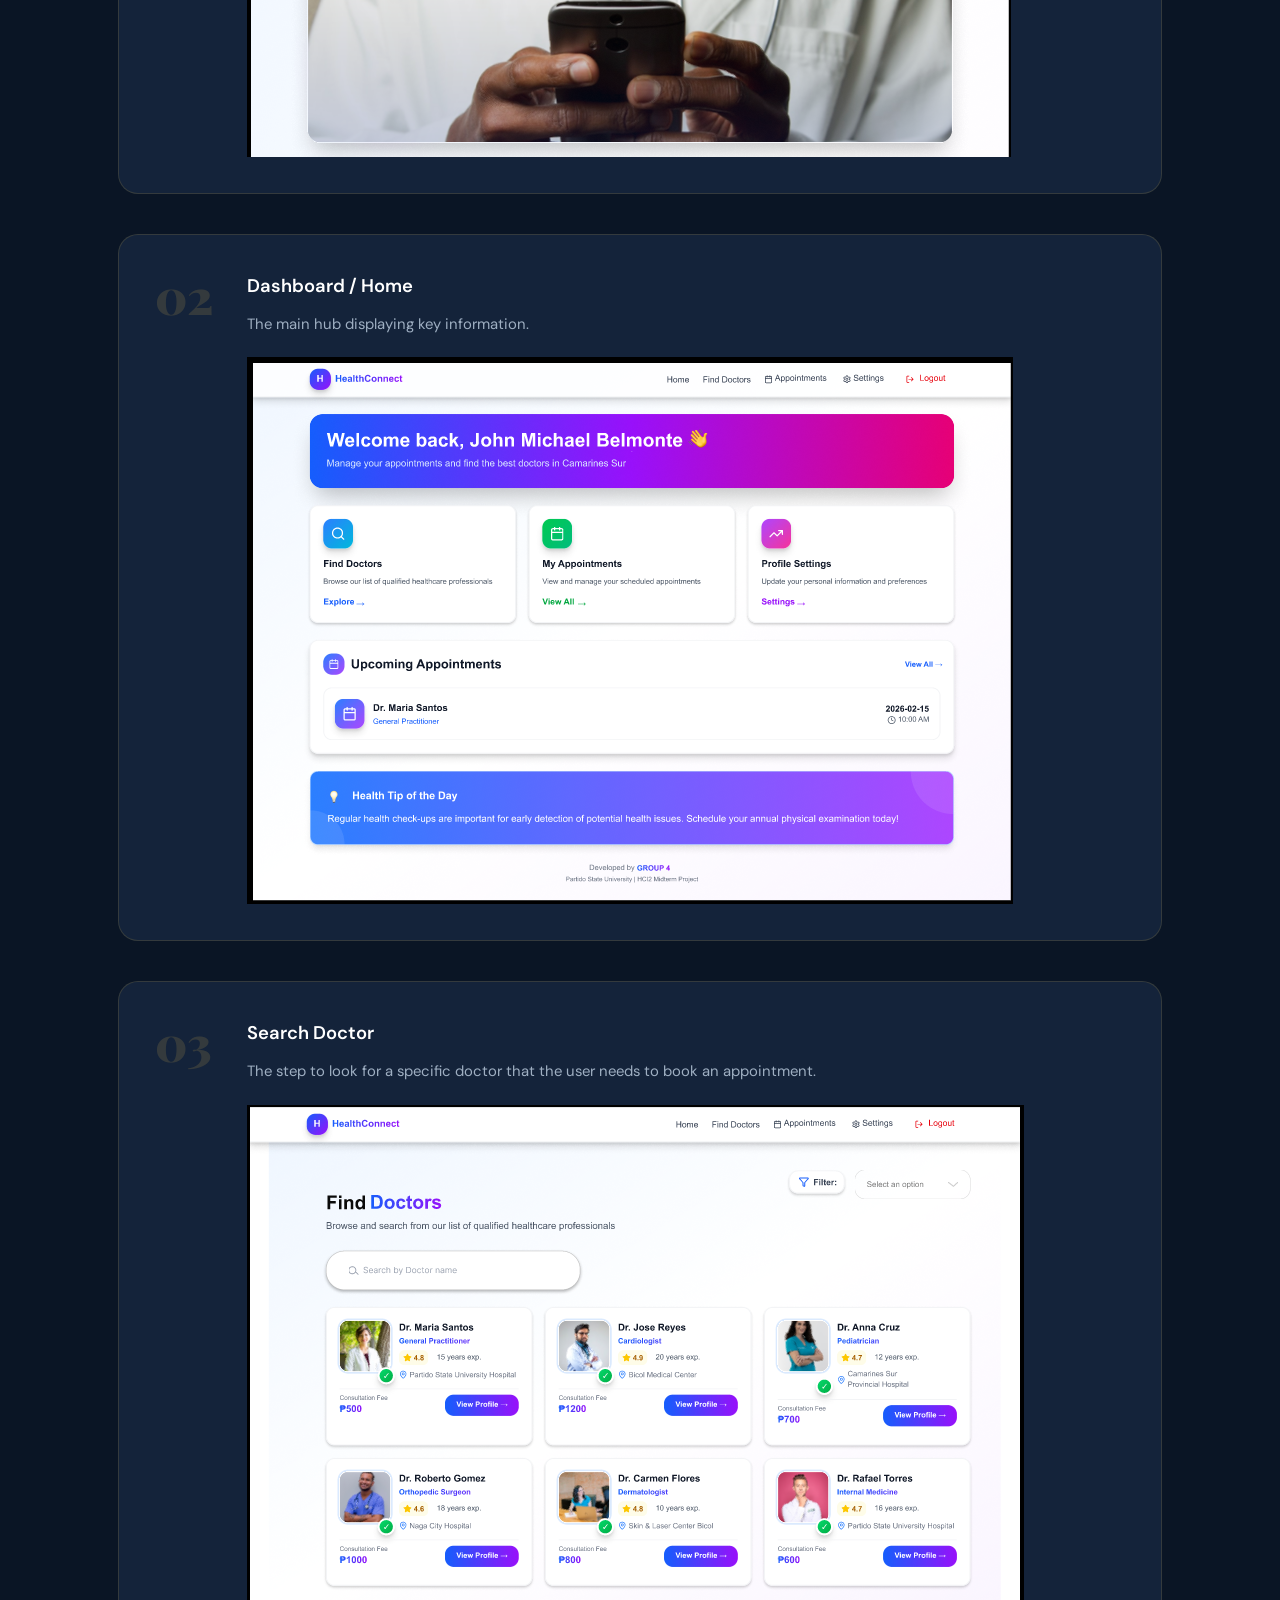
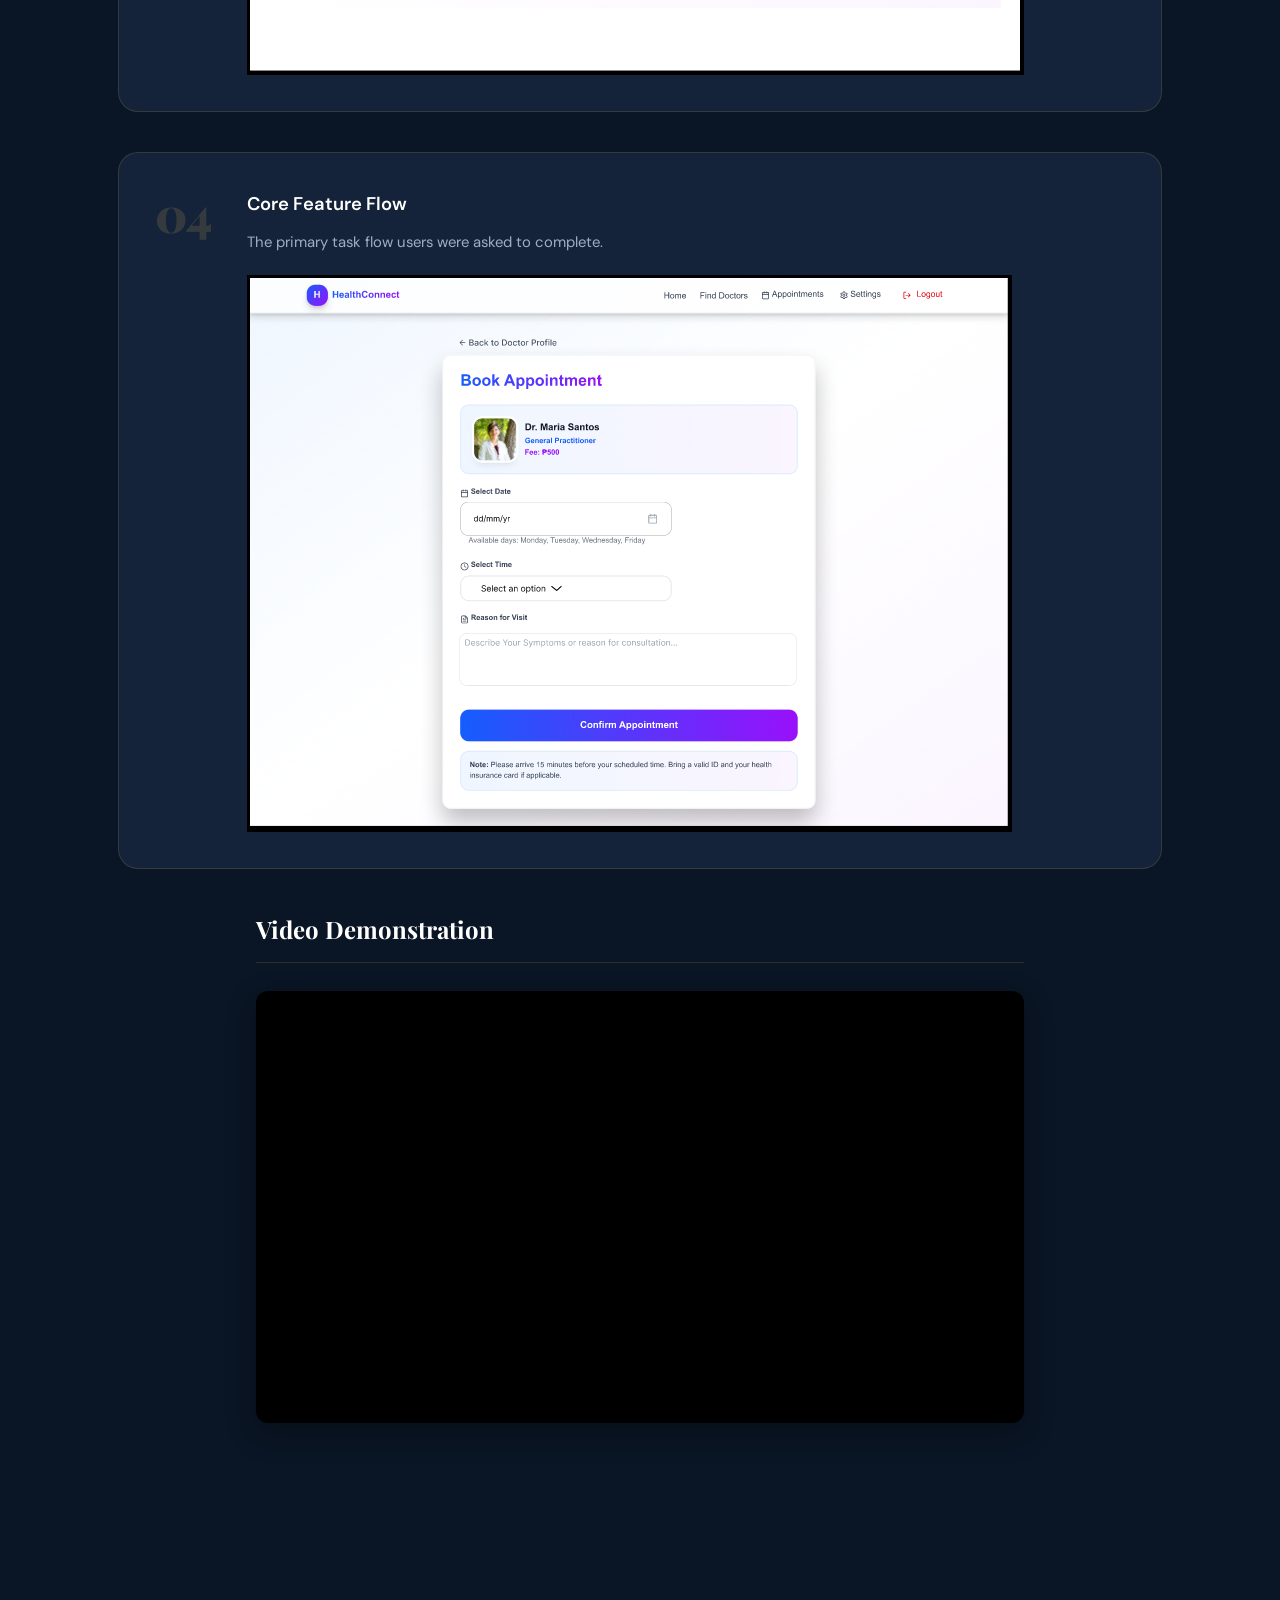
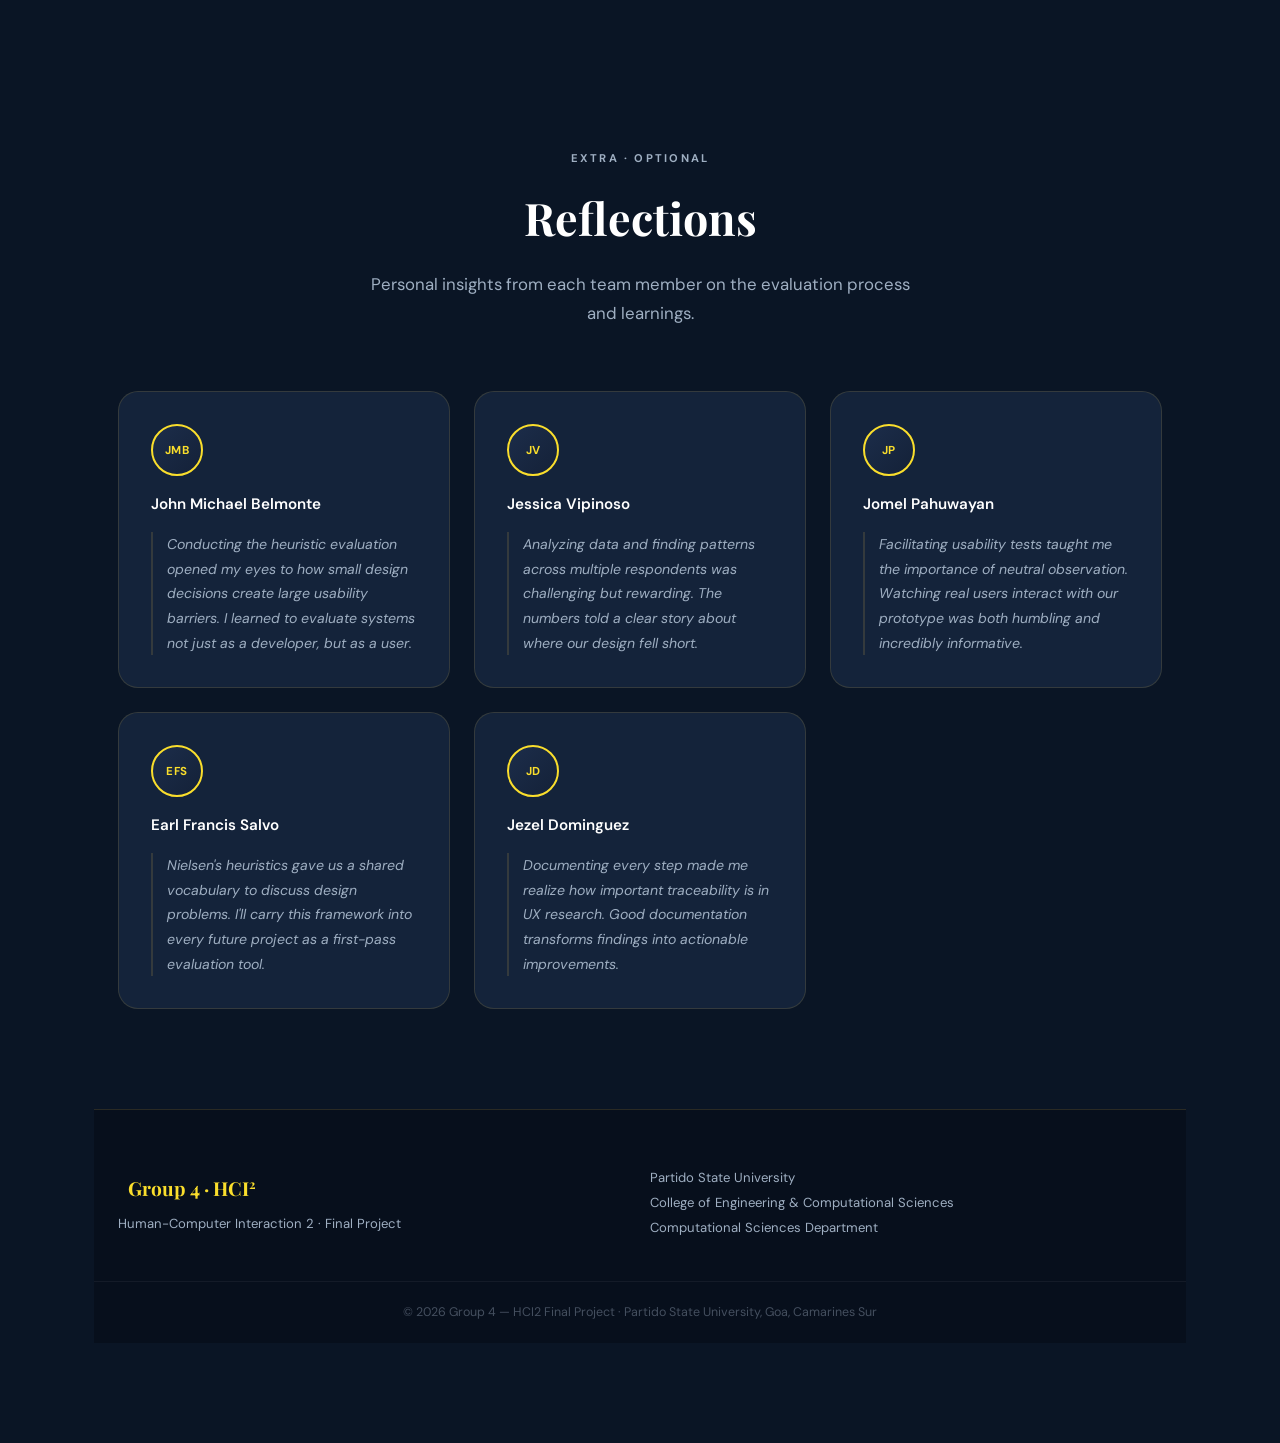
==== commit 059fb5cb: "Update index.html" ====
--- a/index.html
+++ b/index.html
@@ -207,9 +207,13 @@
       </div>
 
 
-      <a href="usability-dashboard.html" class="btn-dashboard-primary">
-  📊 View Interactive Visual Presentation Results 
-</a>
+      
+      <div class="button-container">
+  <a href="usability-dashboard.html" class="figma-btn" target="_blank" rel="noopener noreferrer">
+    <span>  📊 View Interactive Visual Presentation Results </span>
+  </a>
+      </div>
+      
 
      
 
--- a/s.css
+++ b/s.css
@@ -555,16 +555,39 @@
 .w-img.ph { aspect-ratio: 16/7; border-radius: var(--rad); }
 .w-img.tall { aspect-ratio: 16/7; }
 
-.video-wrap { }
+
+
+/* Container holding the video heading and player */
+.video-wrap {
+  width: 100%;
+  max-width: 800px; /* Prevents the video from becoming too massive on large desktop screens */
+  margin: 0 auto;    /* Centers the entire video section horizontally */
+  padding: 0 16px;   /* Prevents the video from touching the screen edges on mobile */
+  box-sizing: border-box;
+}
+
+/* The actual video placeholder wrapper */
 .video-ph {
-  background: var(--card-bg);
-  border: 1px dashed var(--border);
-  border-radius: var(--rad-lg); padding: 60px;
-  text-align: center;
-}
-.vid-icon { font-size: 3rem; margin-bottom: 16px; opacity: .5; }
-.video-ph p { color: var(--text-2); margin-bottom: 16px; }
-.video-ph code { font-size: .78rem; color: var(--gold); opacity: .6; }
+  position: relative;
+  width: 100%;
+  aspect-ratio: 16 / 9; /* Automatically forces a perfect widescreen format on any screen size */
+  background-color: #000000; /* Dark background placeholder while Google Drive loads */
+  border-radius: 12px; /* Smooth rounded corners to match modern UI aesthetics */
+  overflow: hidden; /* Ensures the iframe content respects the border radius */
+  box-shadow: 0 10px 30px rgba(0, 0, 0, 0.3); /* Adds professional depth to the card */
+}
+
+/* Forces the iframe to perfectly stretch and fill the wrapper container */
+.video-ph iframe {
+  position: absolute;
+  top: 0;
+  left: 0;
+  width: 100%;
+  height: 100%;
+  border: none;
+}
+
+
 
 /* ─────────────────────────────────────
    REFLECTIONS
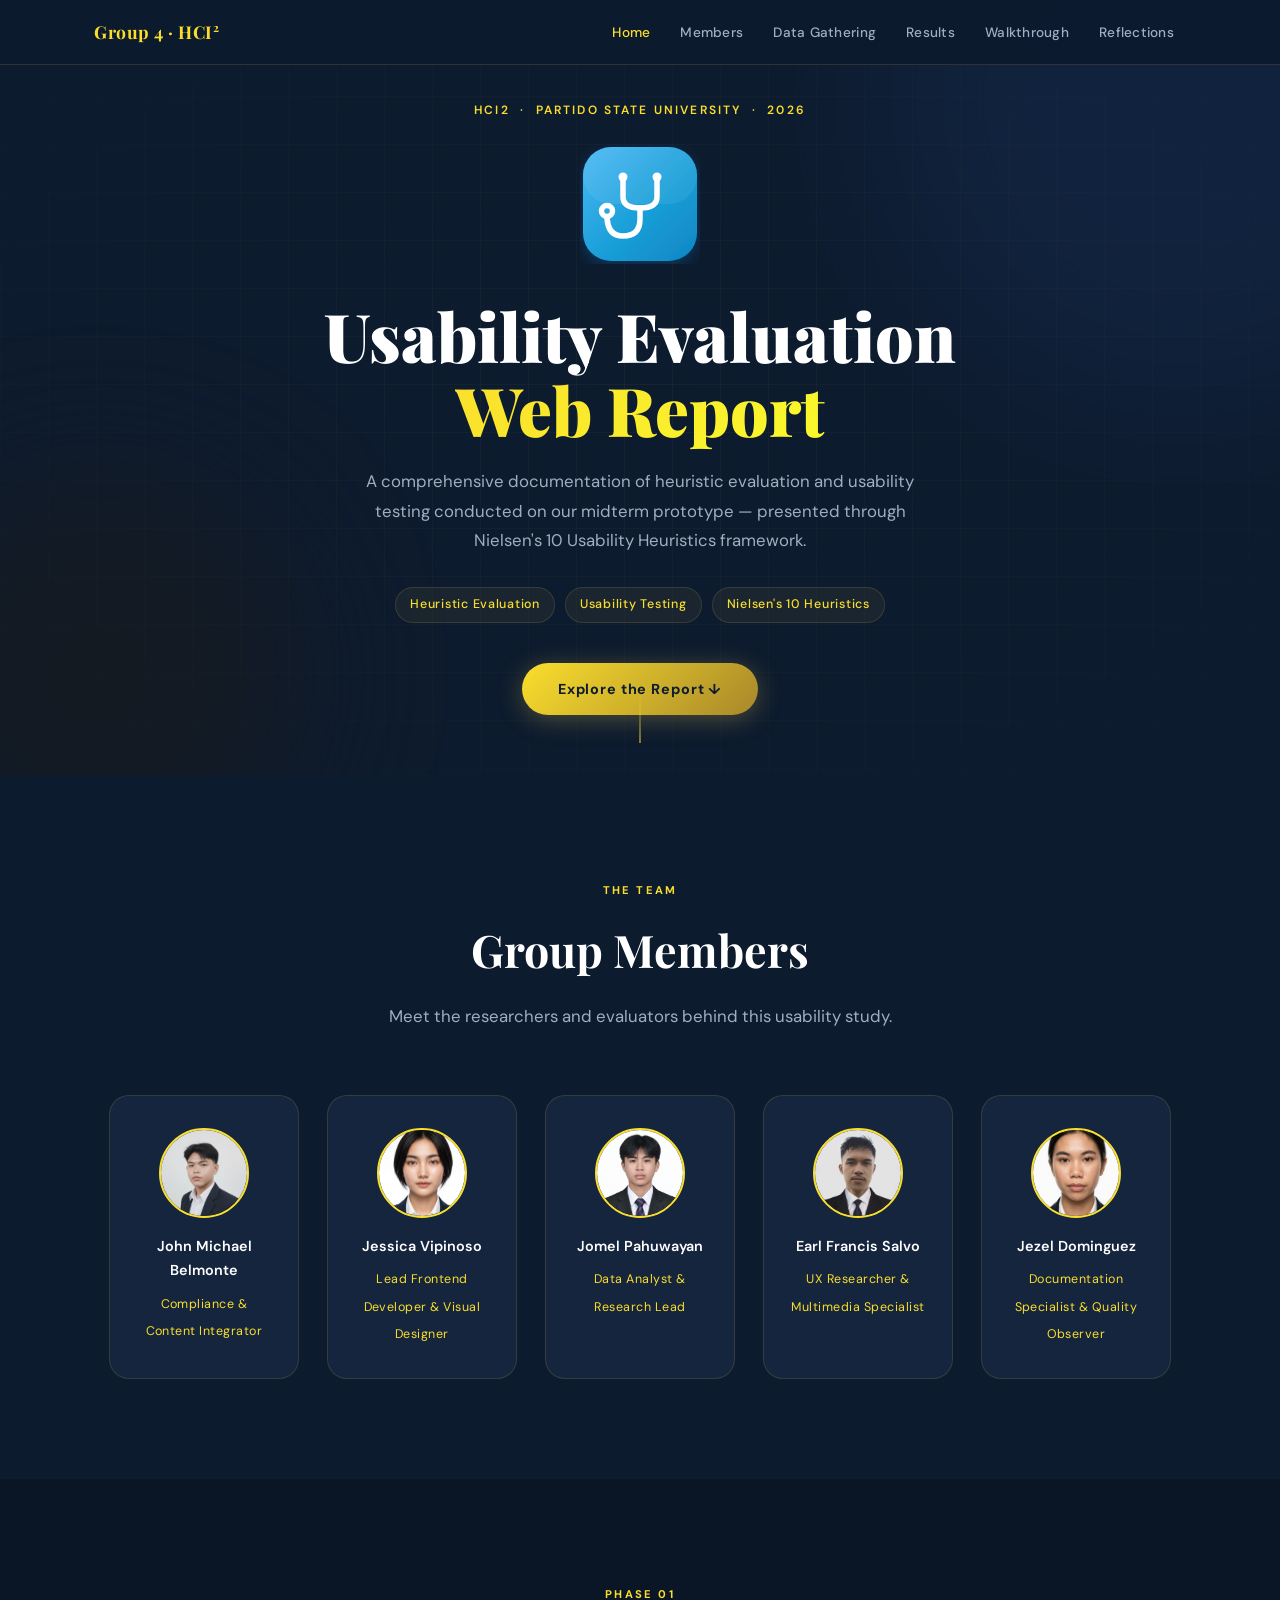
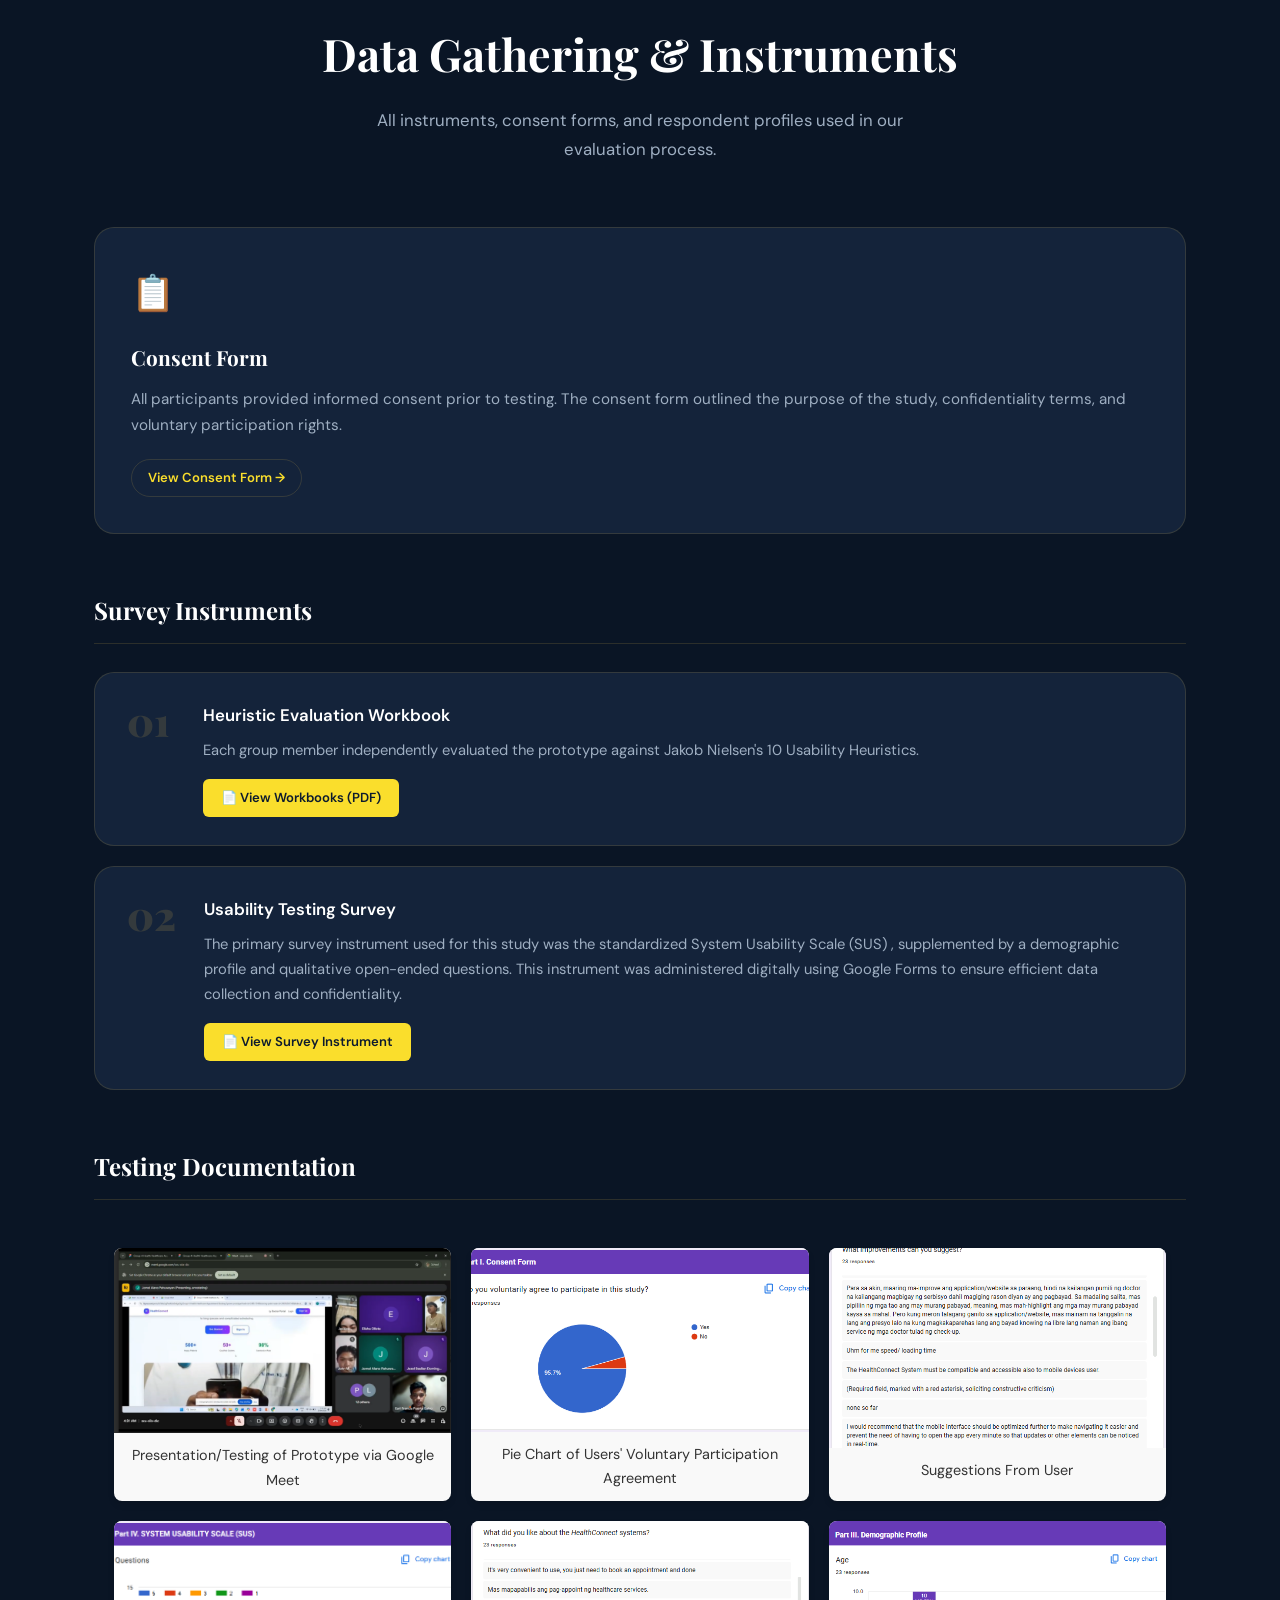
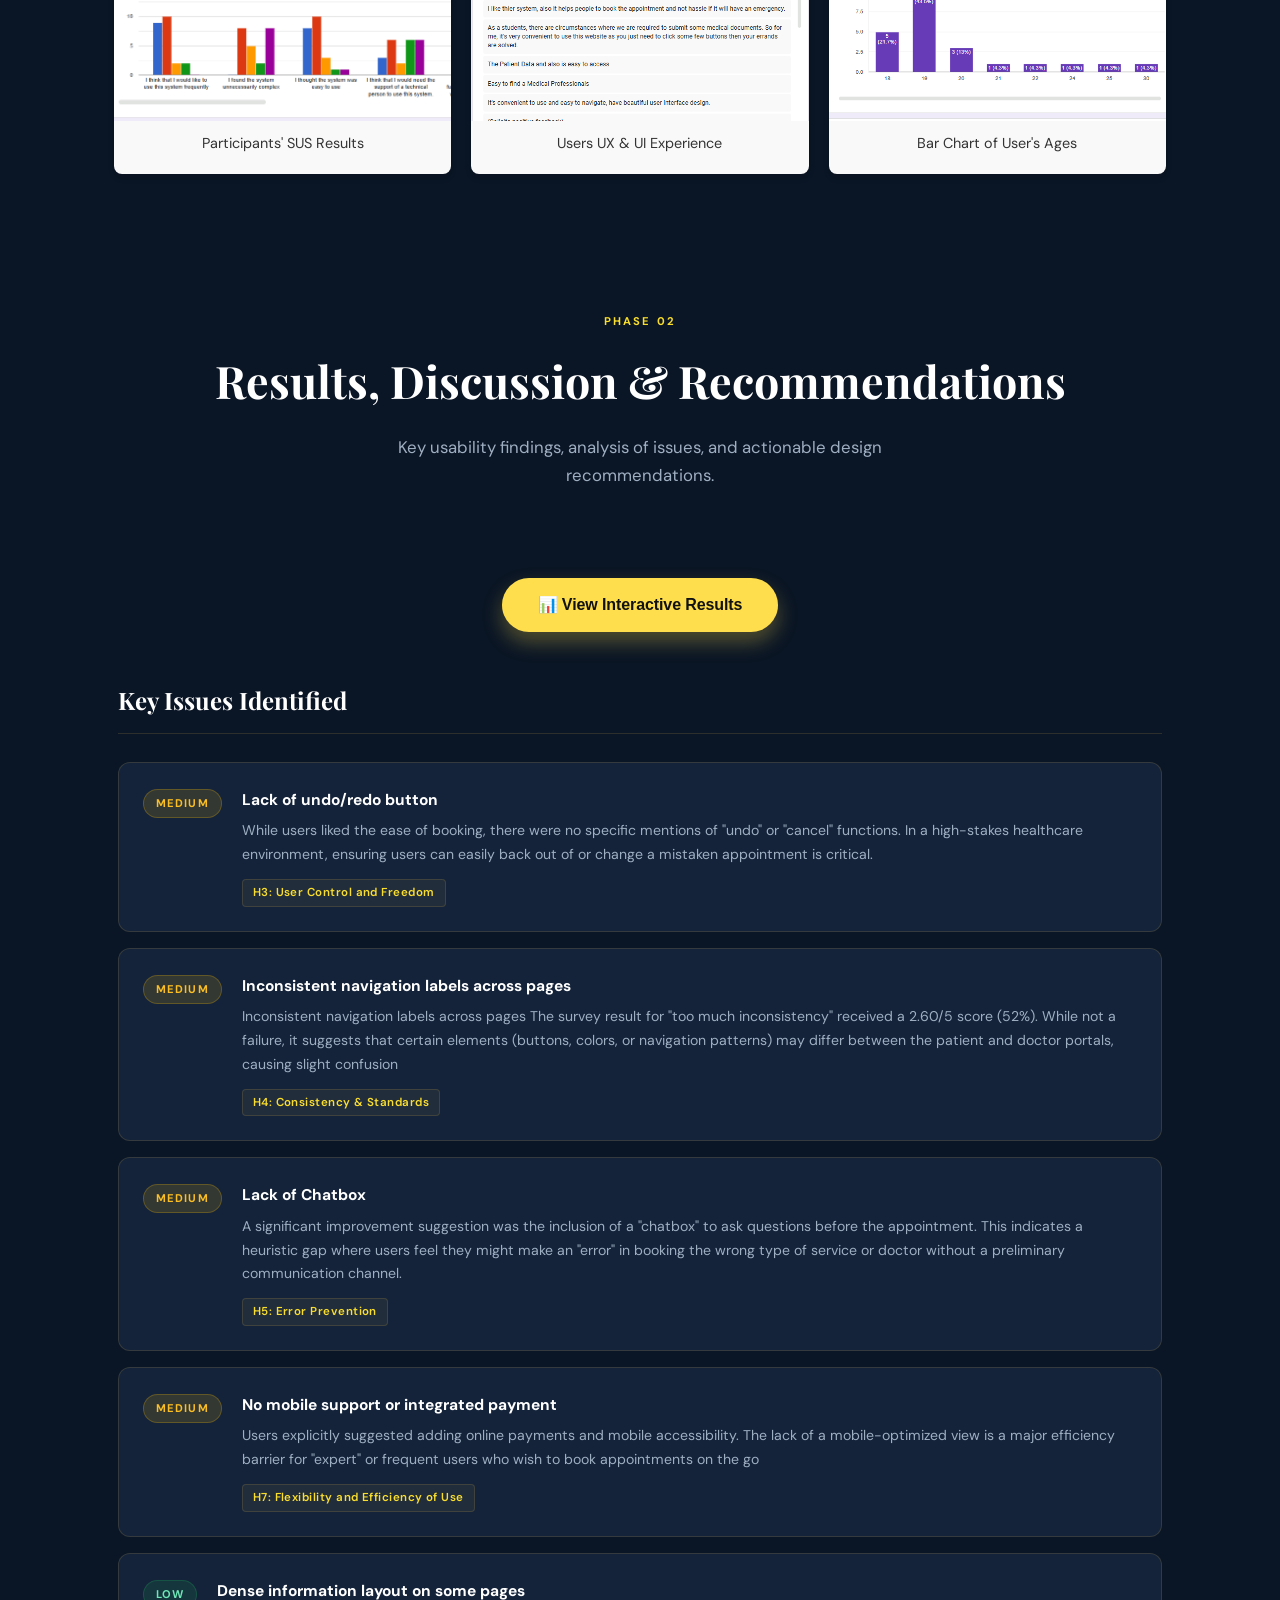
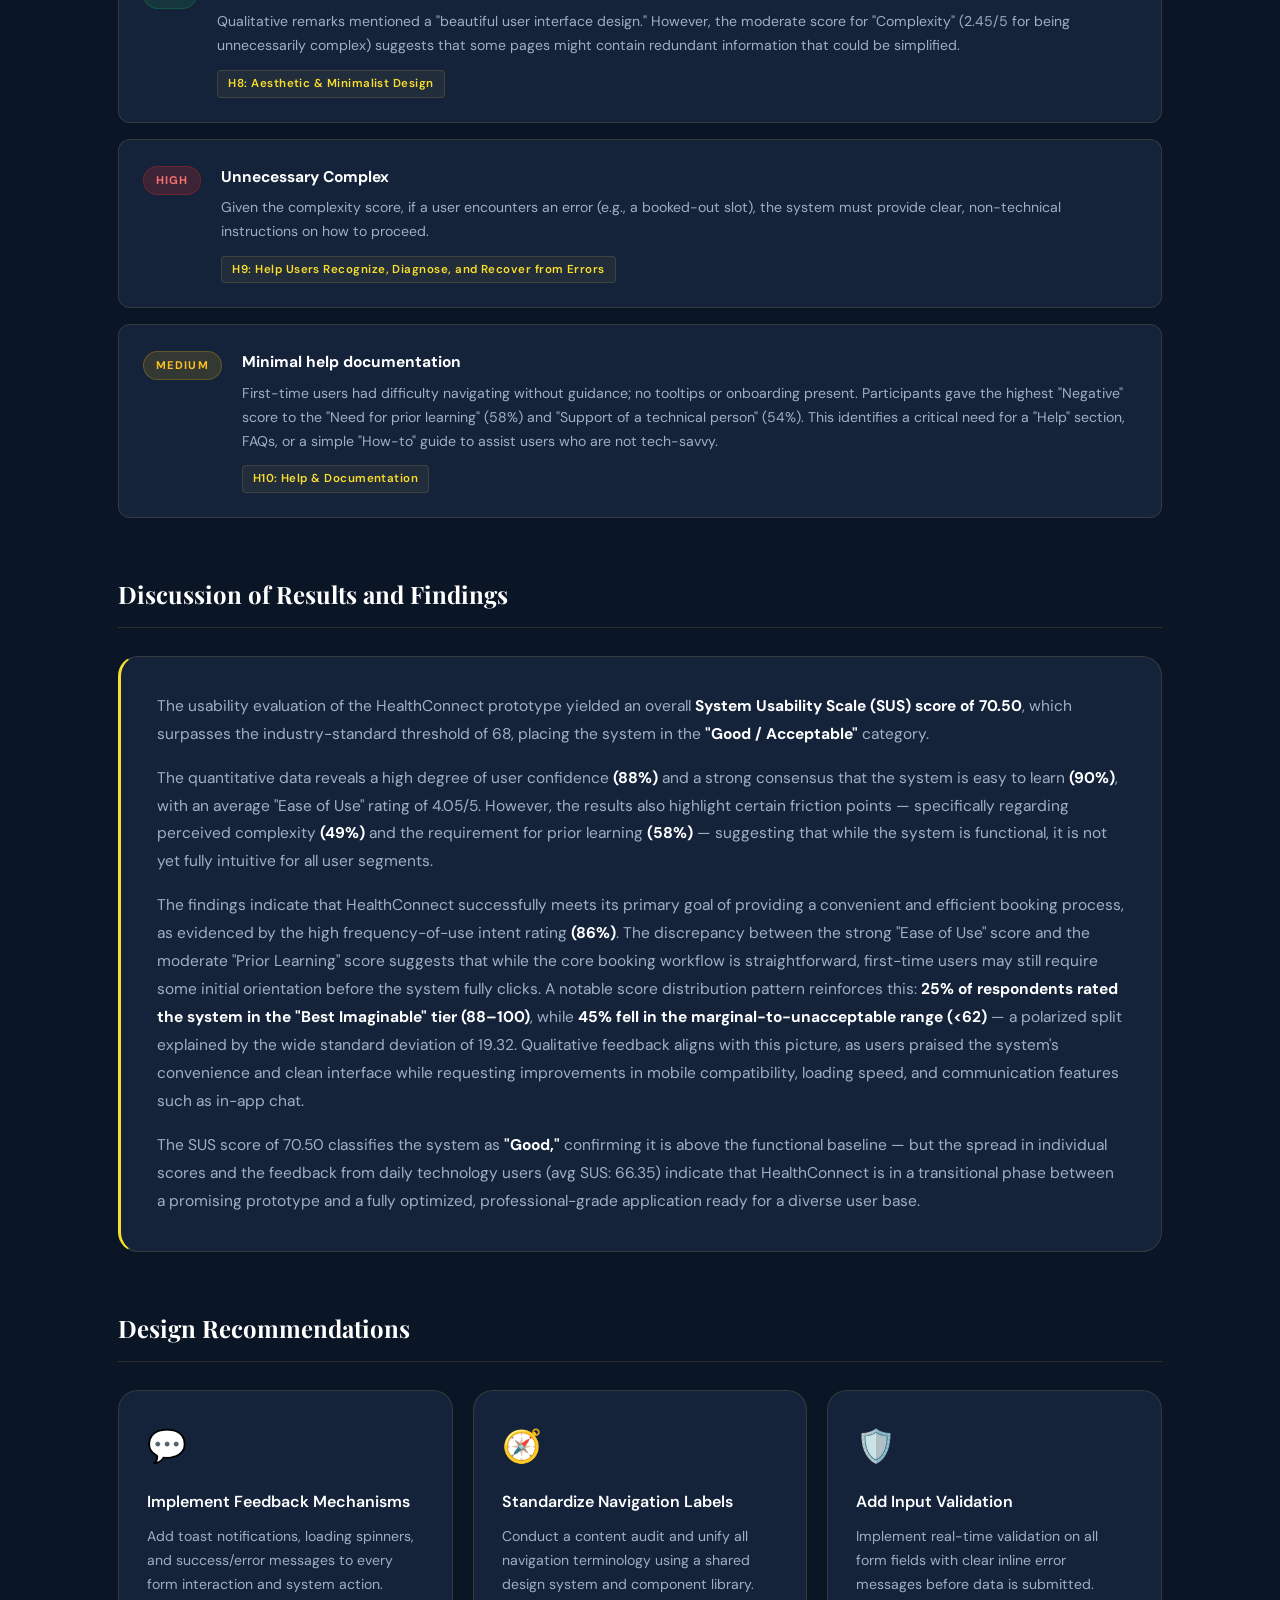
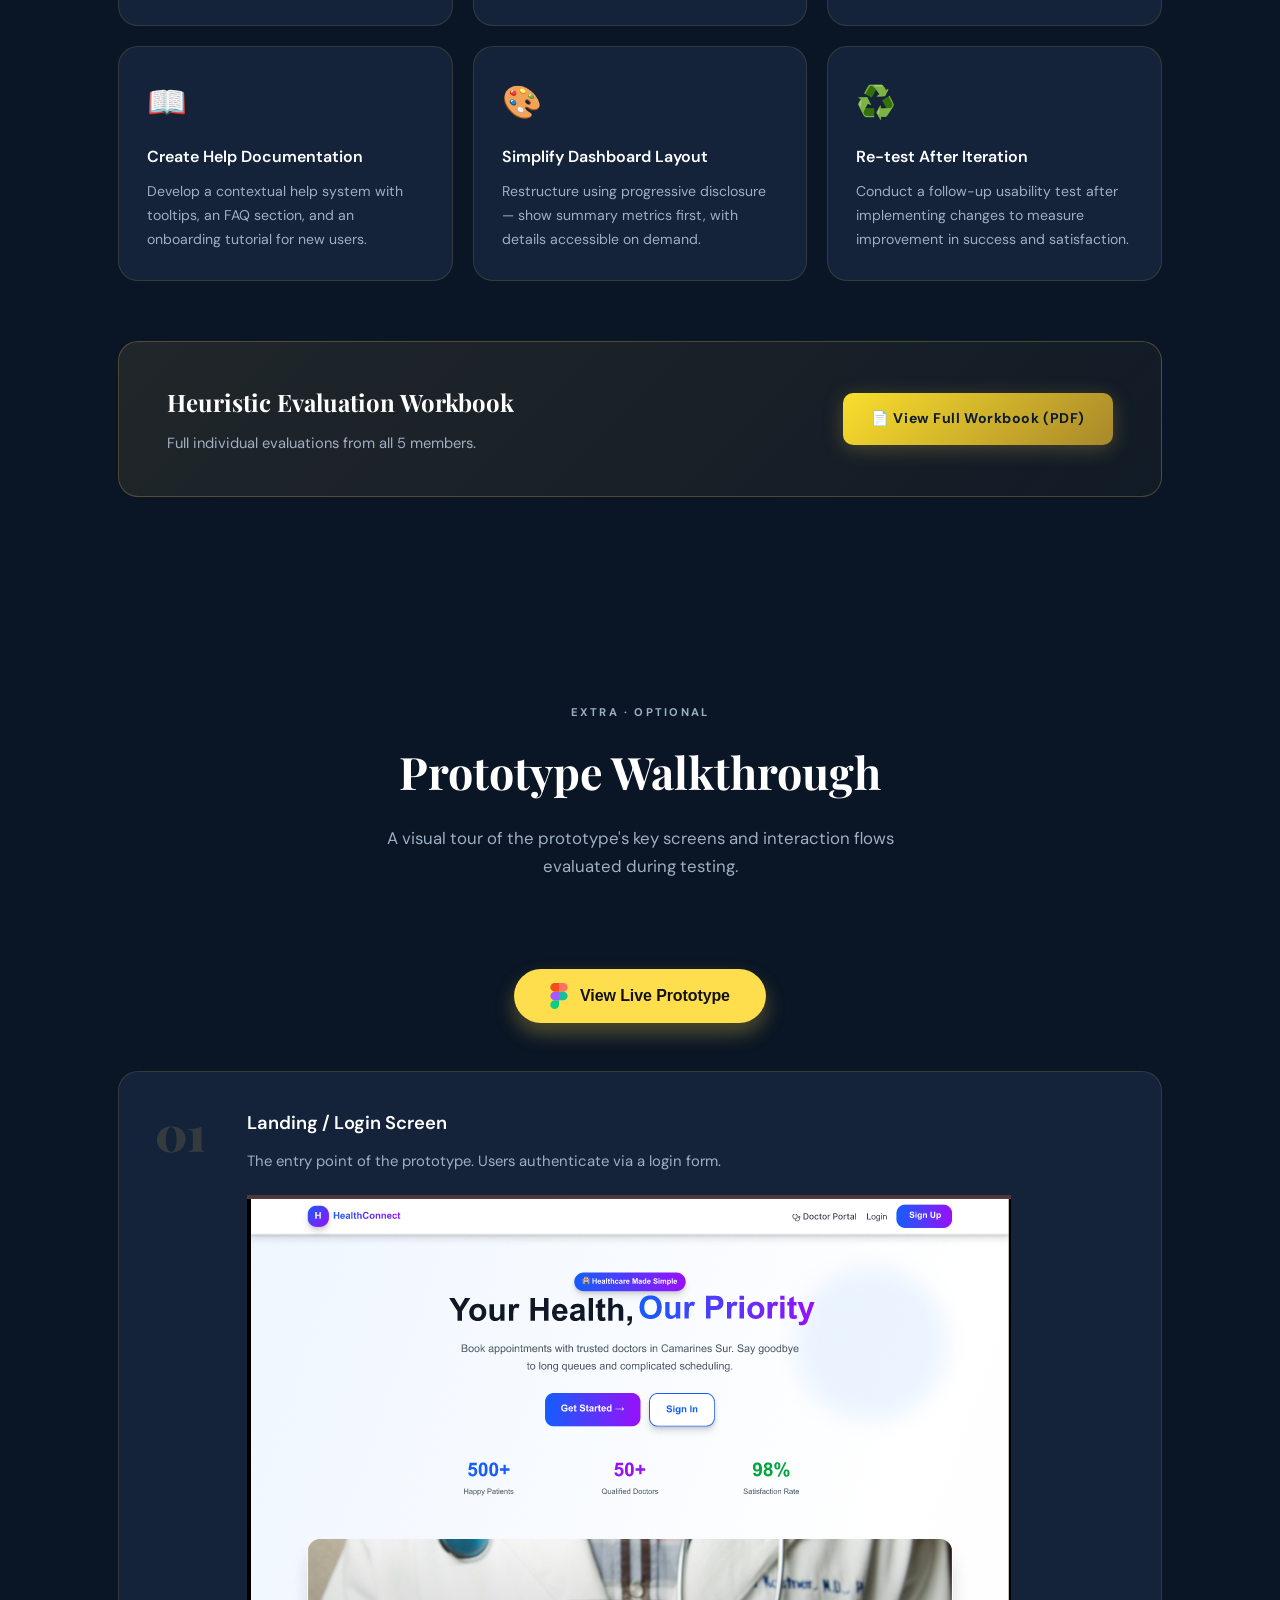
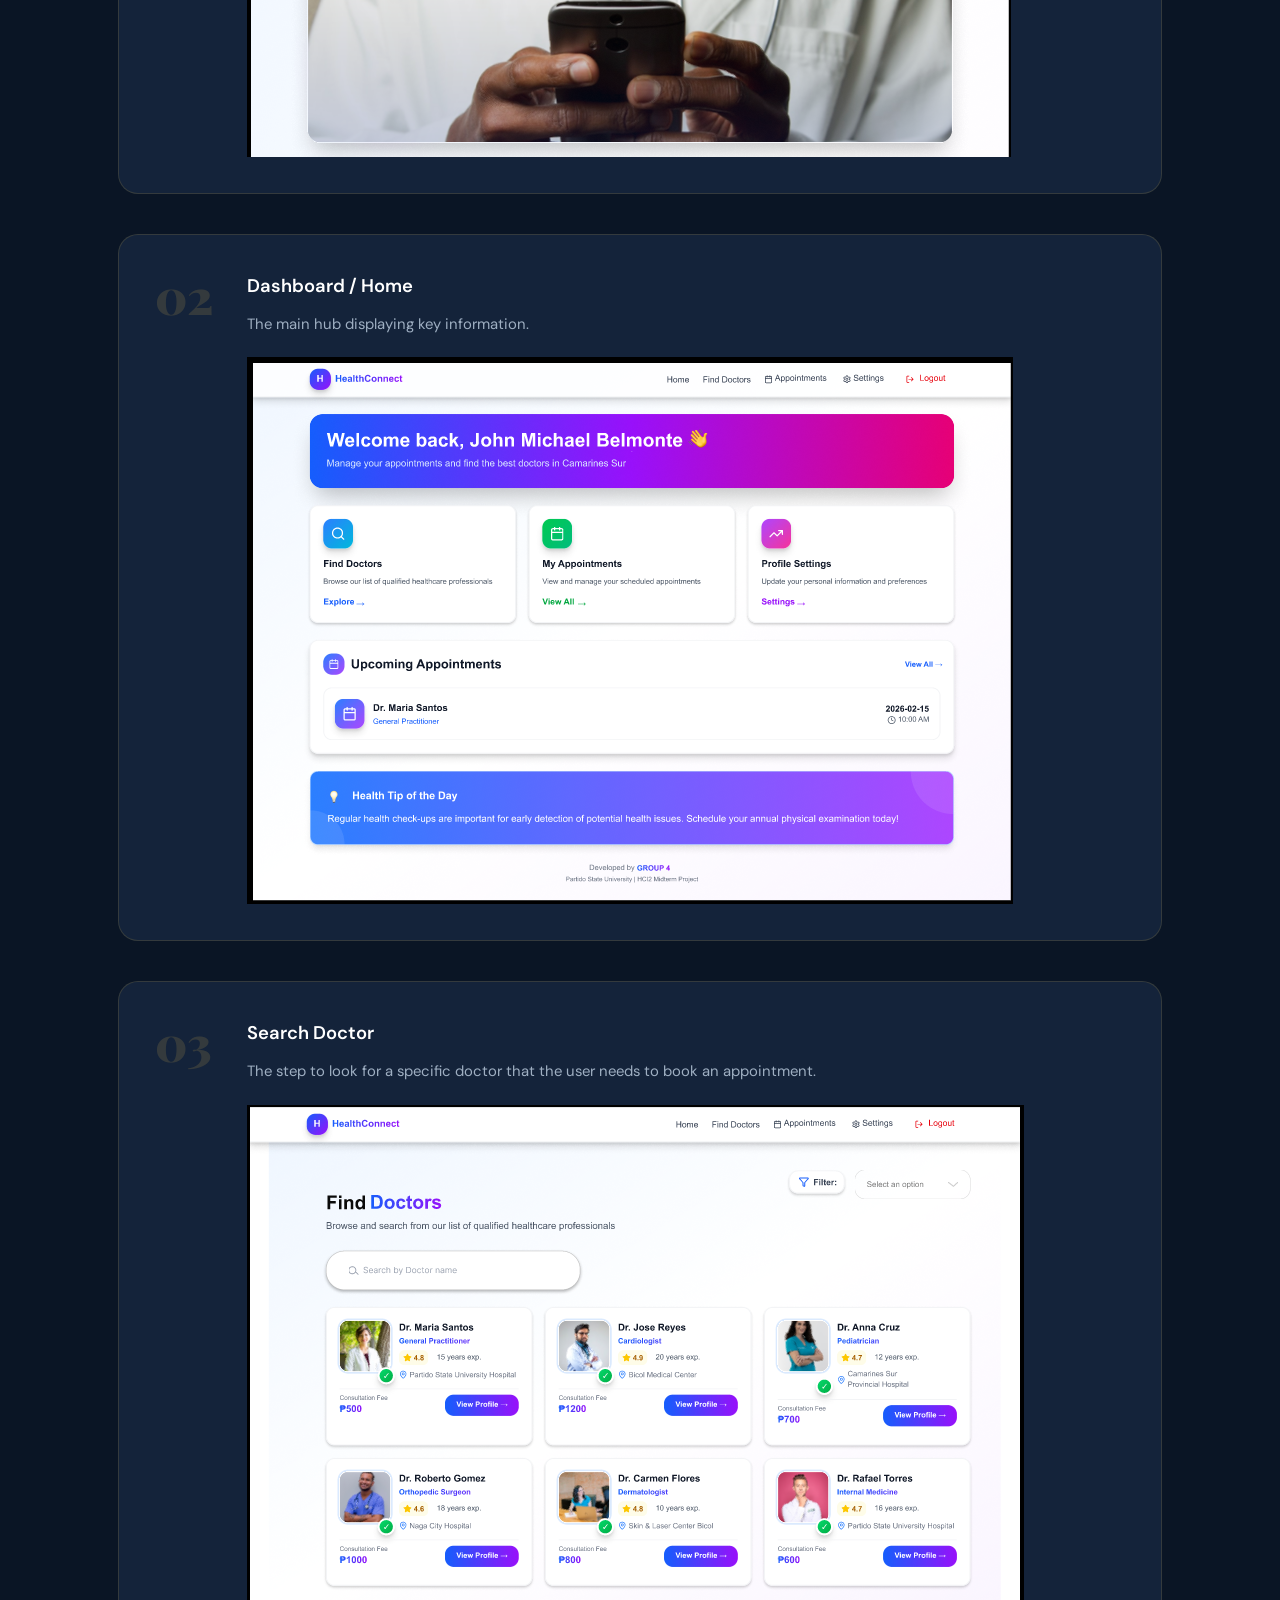
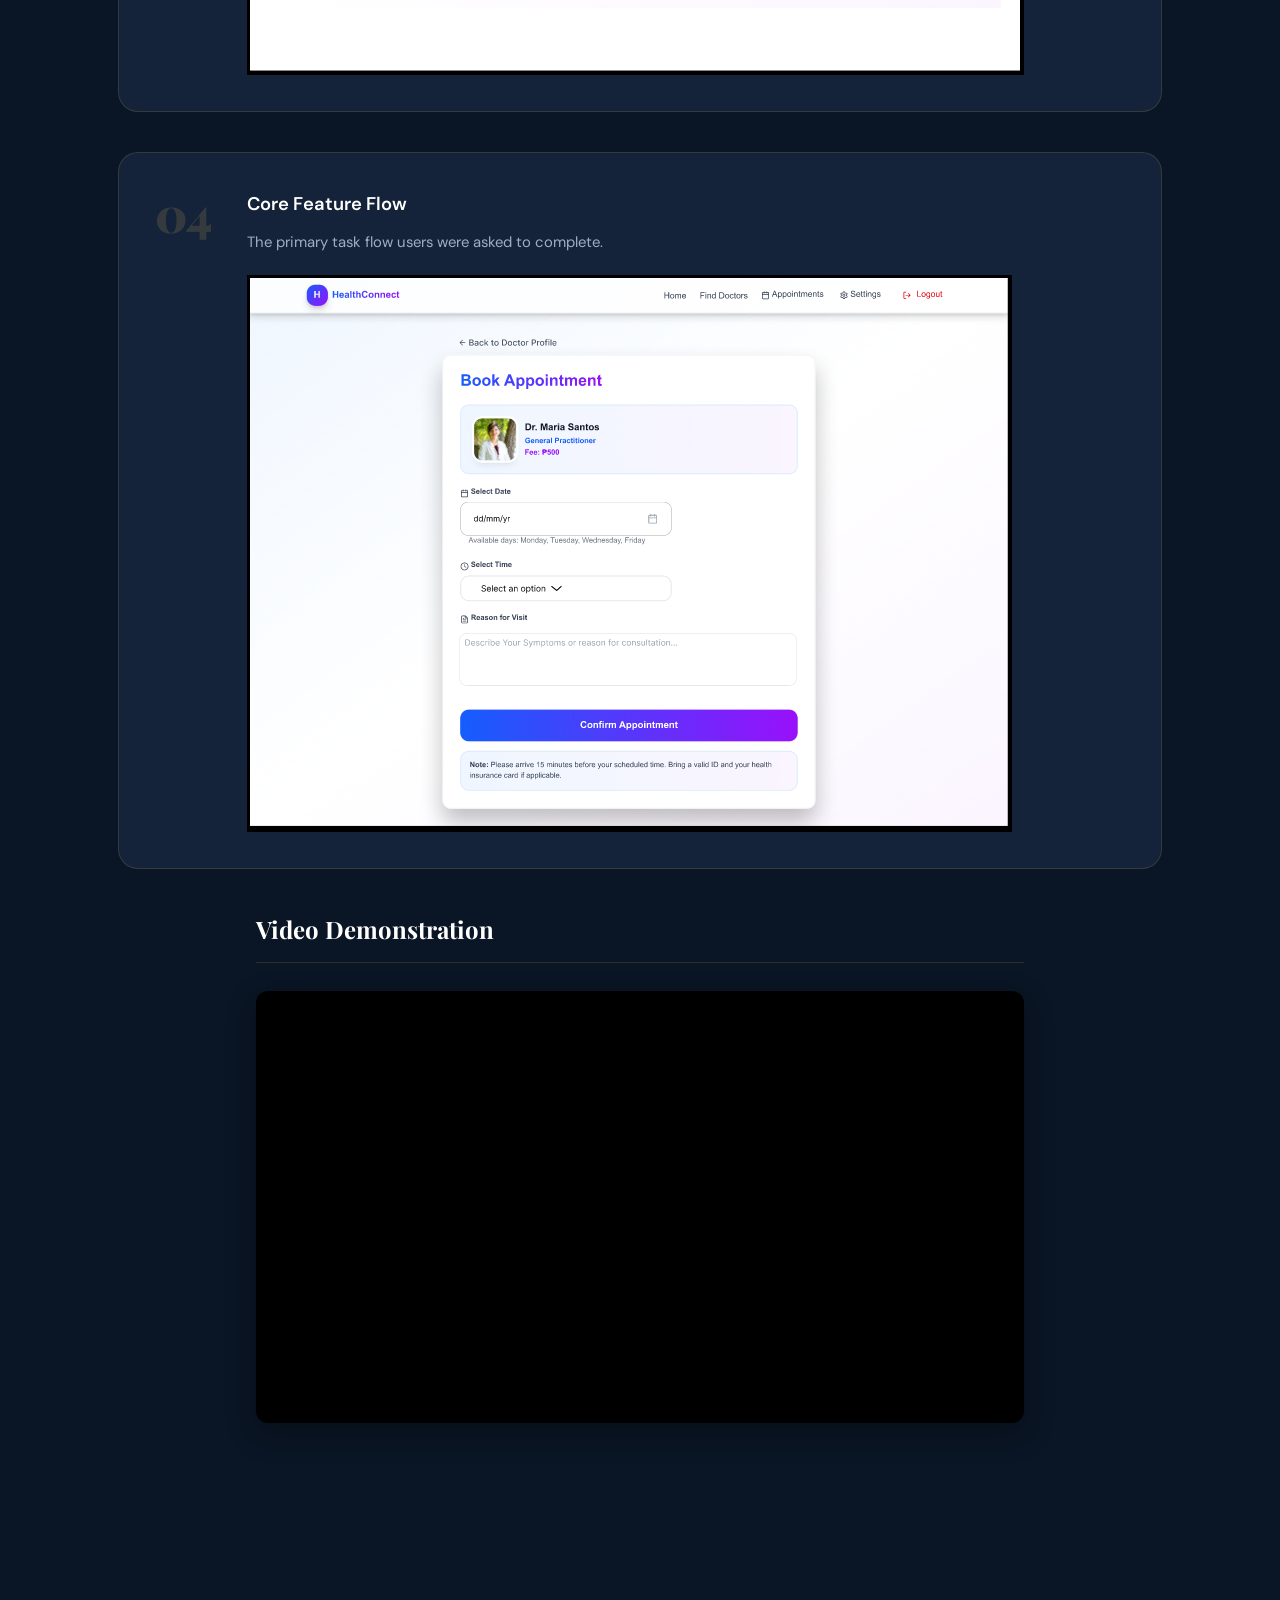
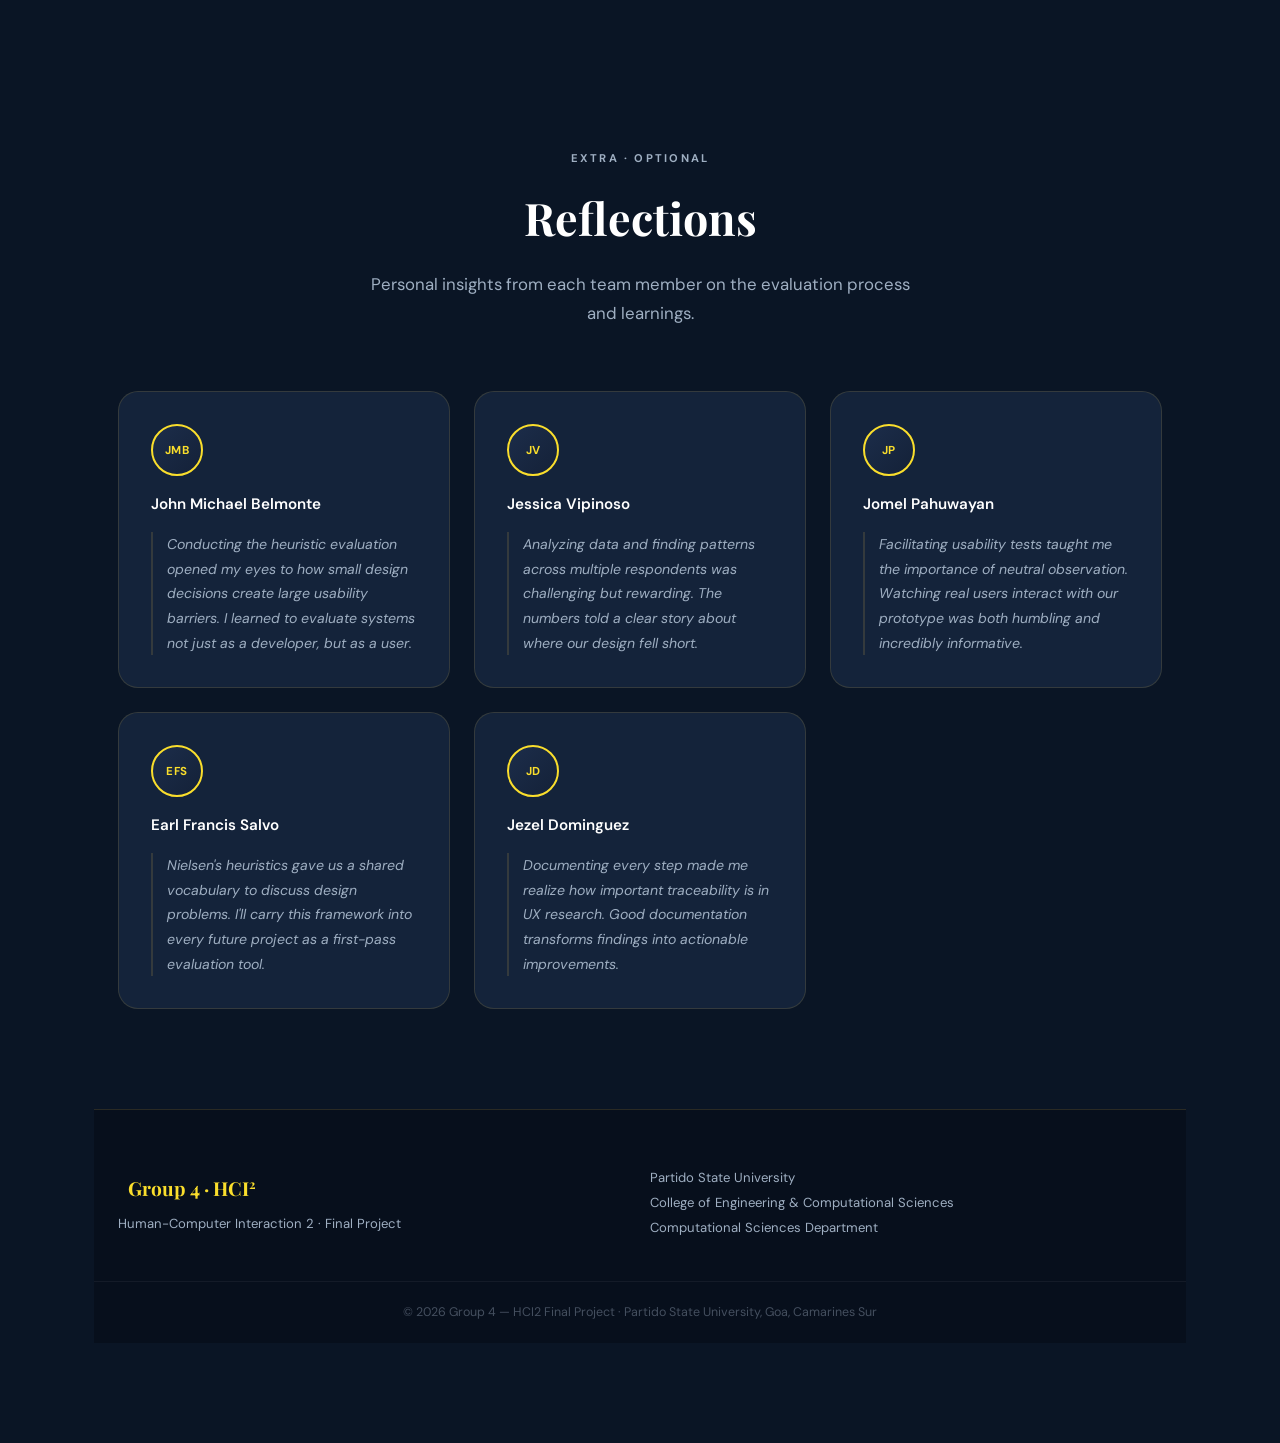
==== commit 9b8a1d1b: "Update index.html" ====
--- a/index.html
+++ b/index.html
@@ -210,7 +210,7 @@
       
       <div class="button-container">
   <a href="usability-dashboard.html" class="figma-btn" target="_blank" rel="noopener noreferrer">
-    <span>  📊 View Interactive Visual Presentation Results </span>
+    <span>  📊 View Interactive Results </span>
   </a>
       </div>
       
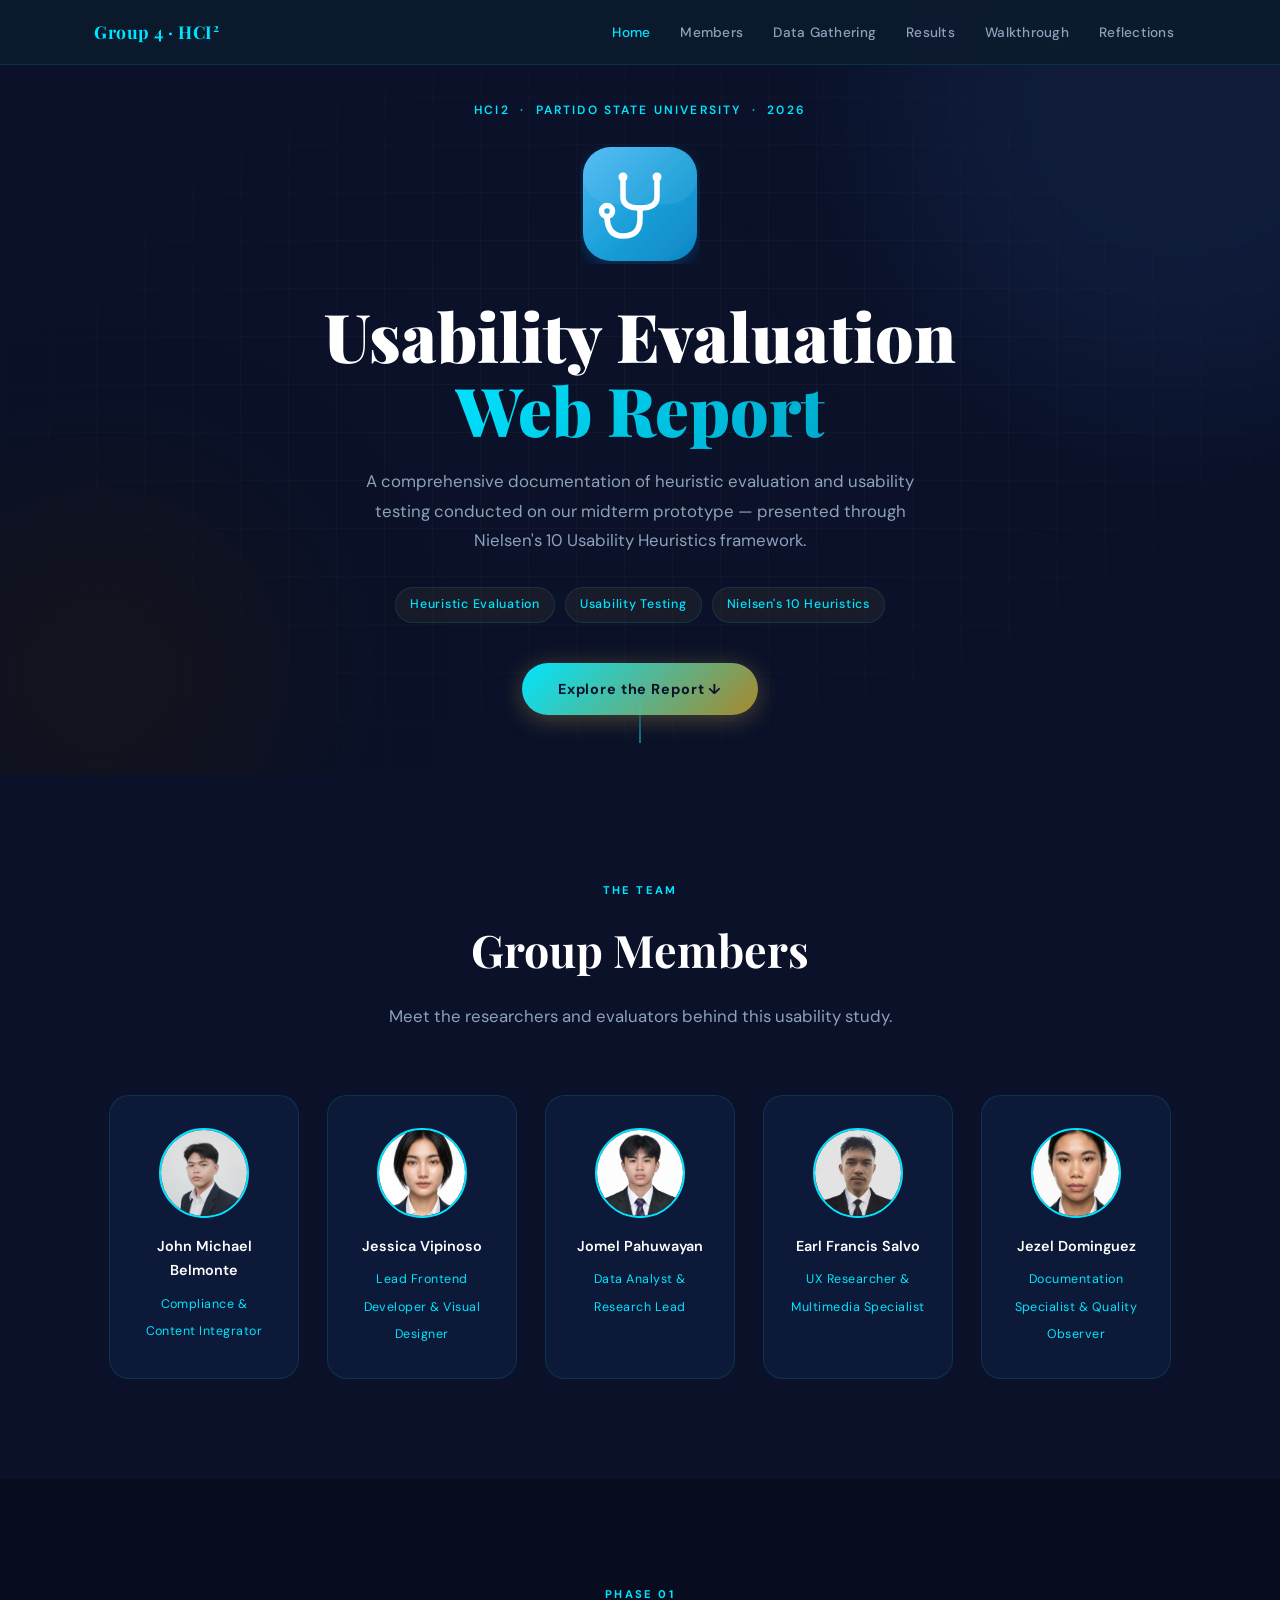
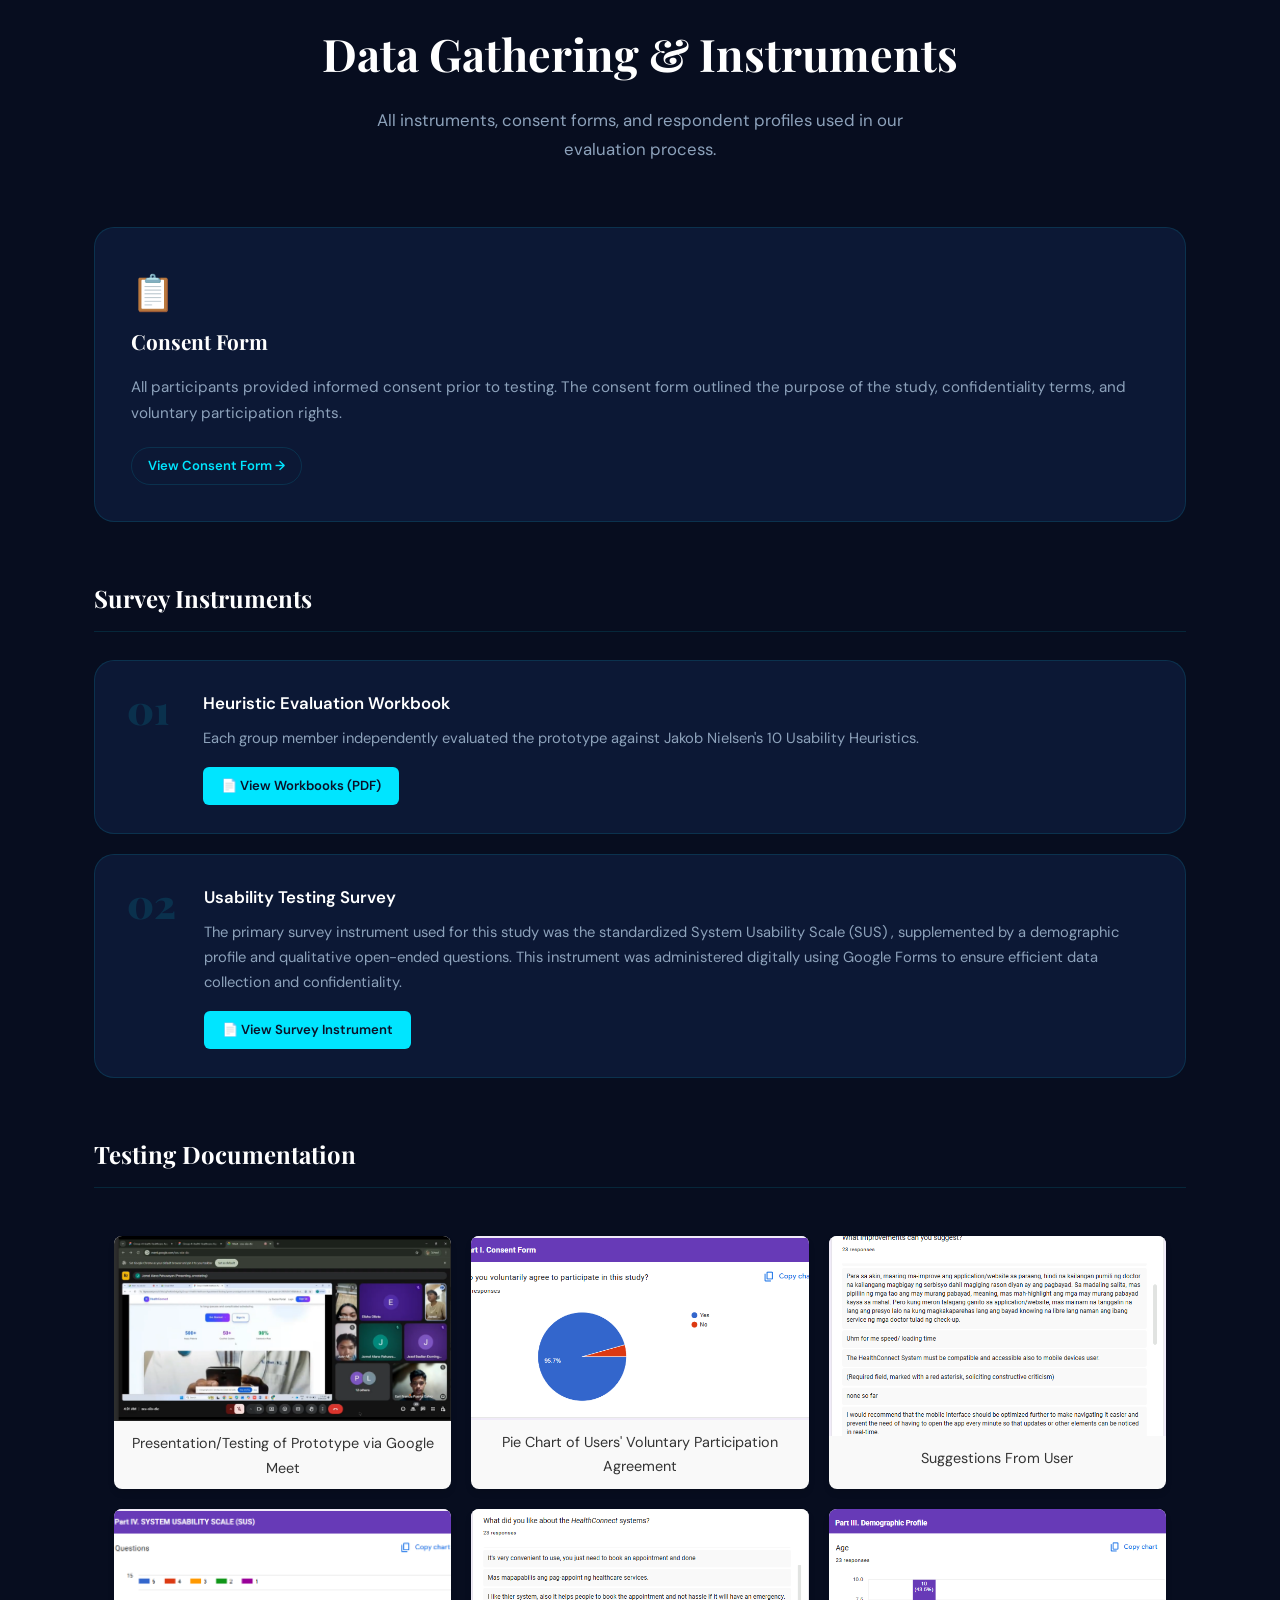
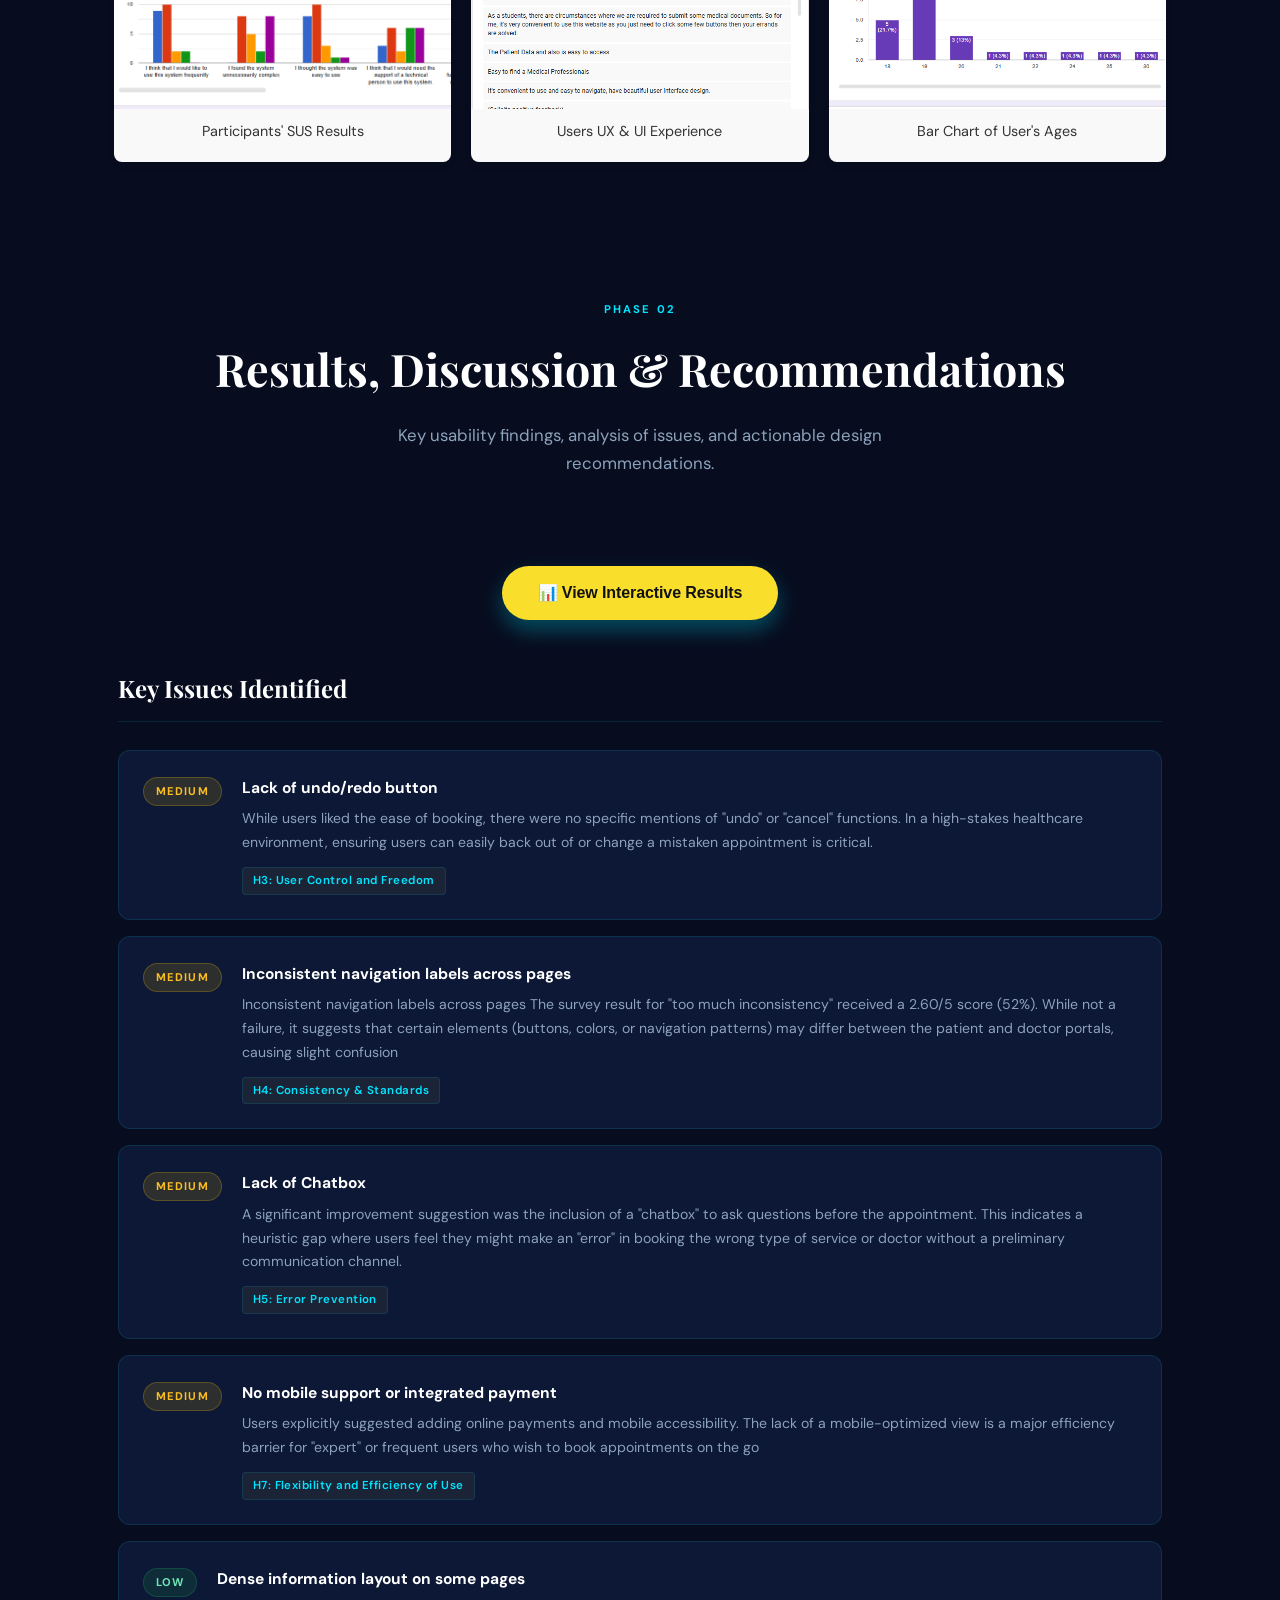
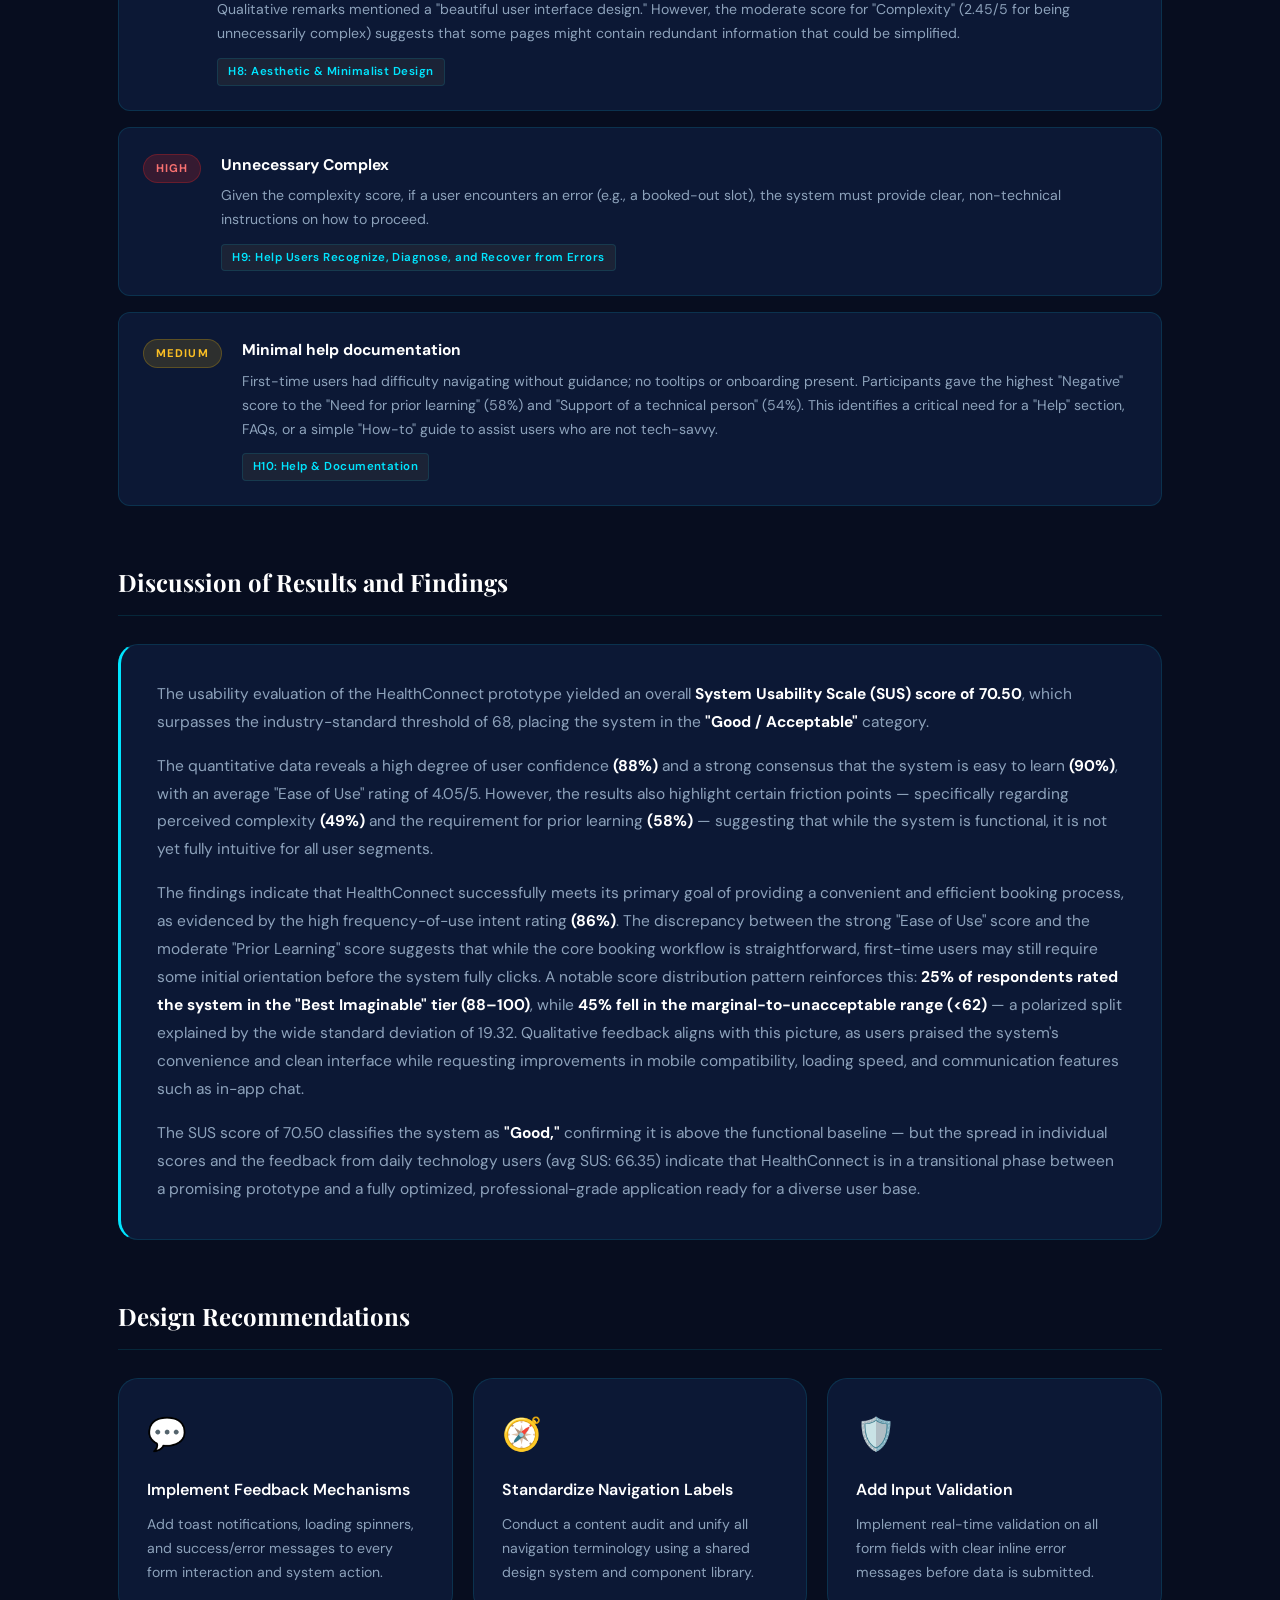
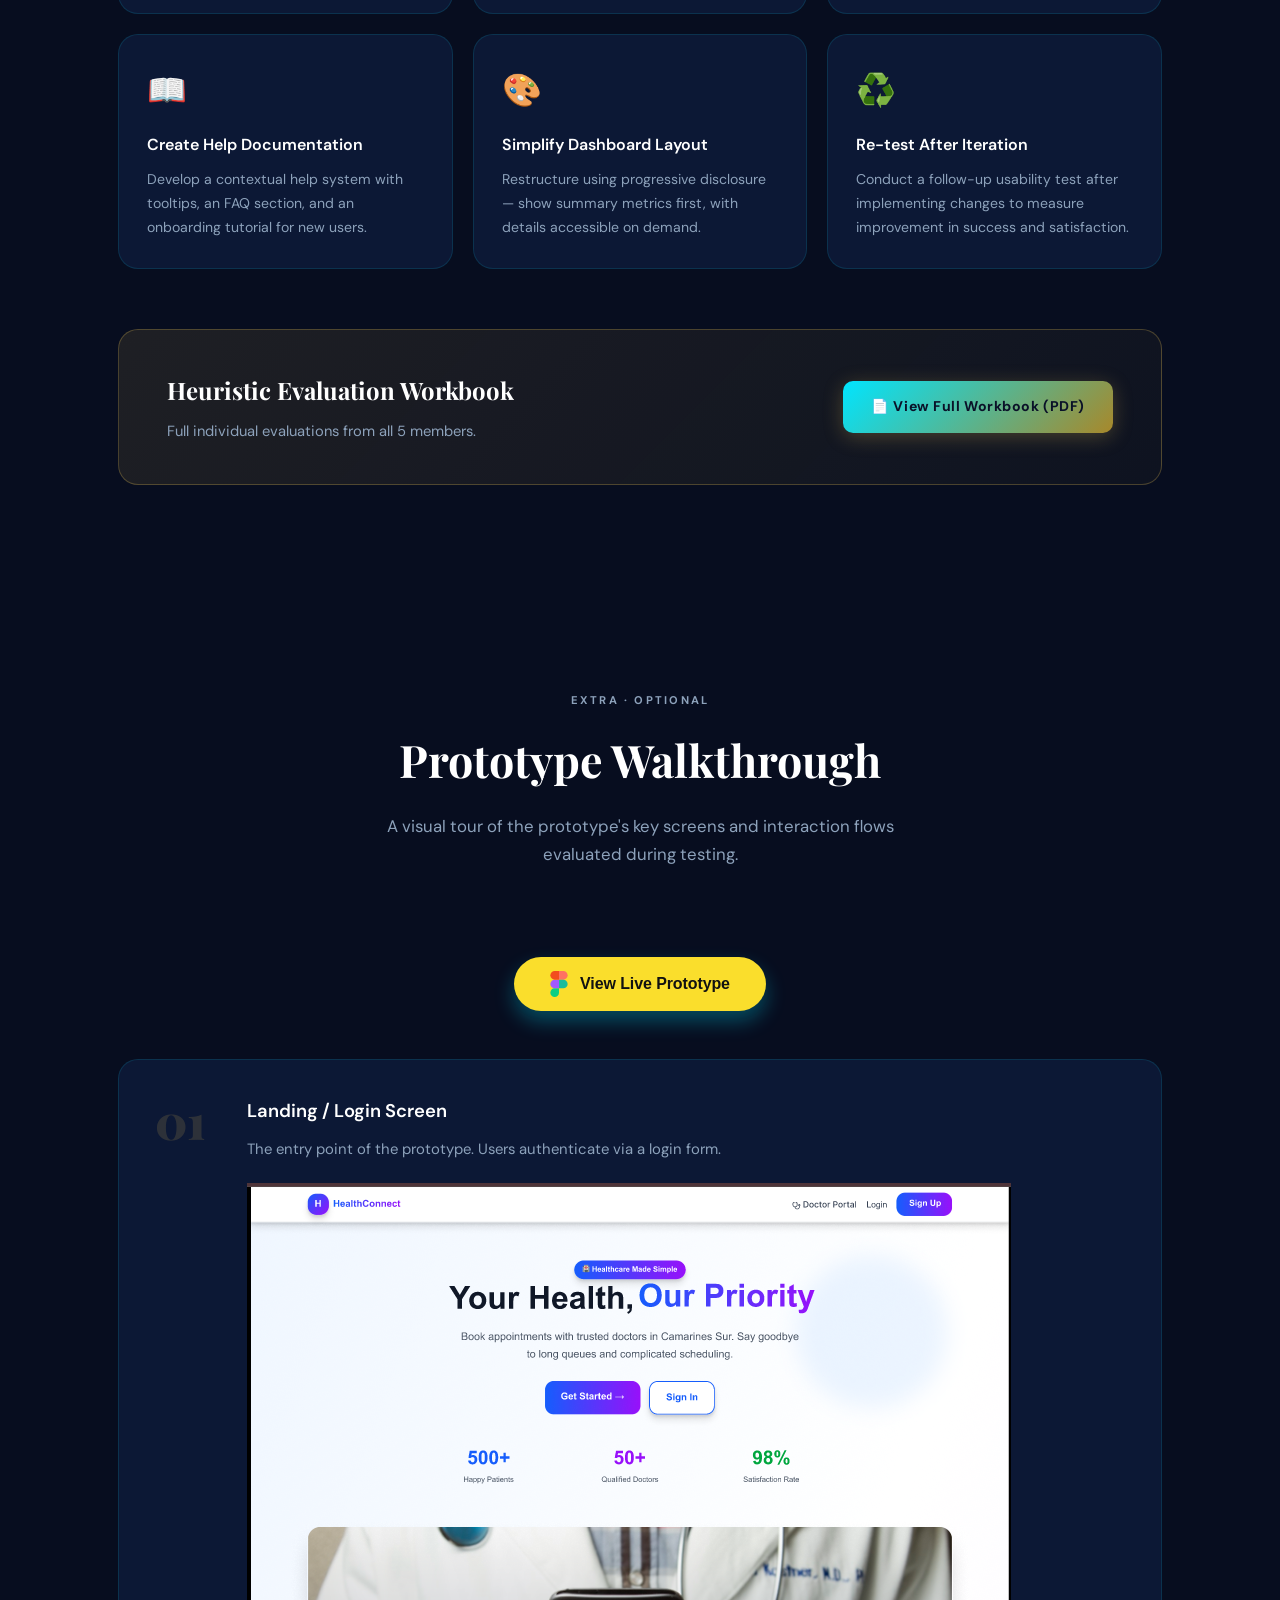
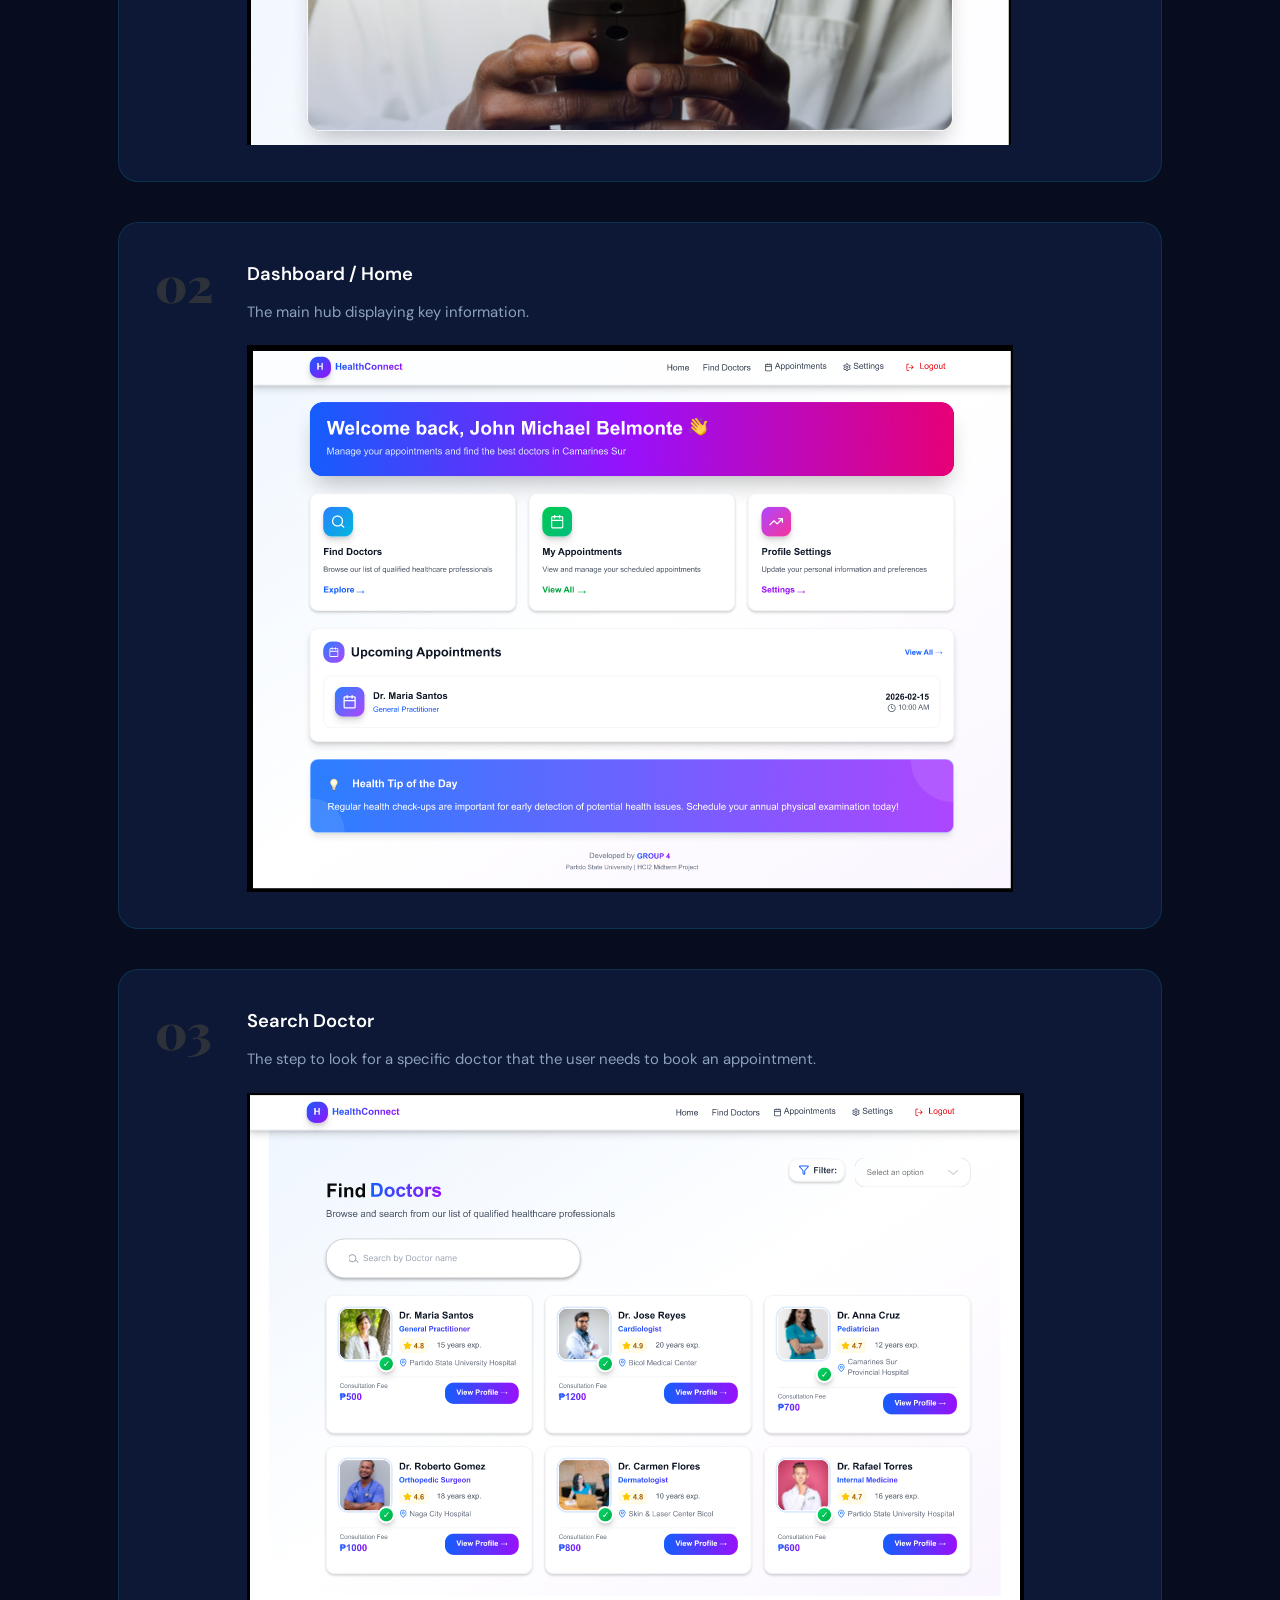
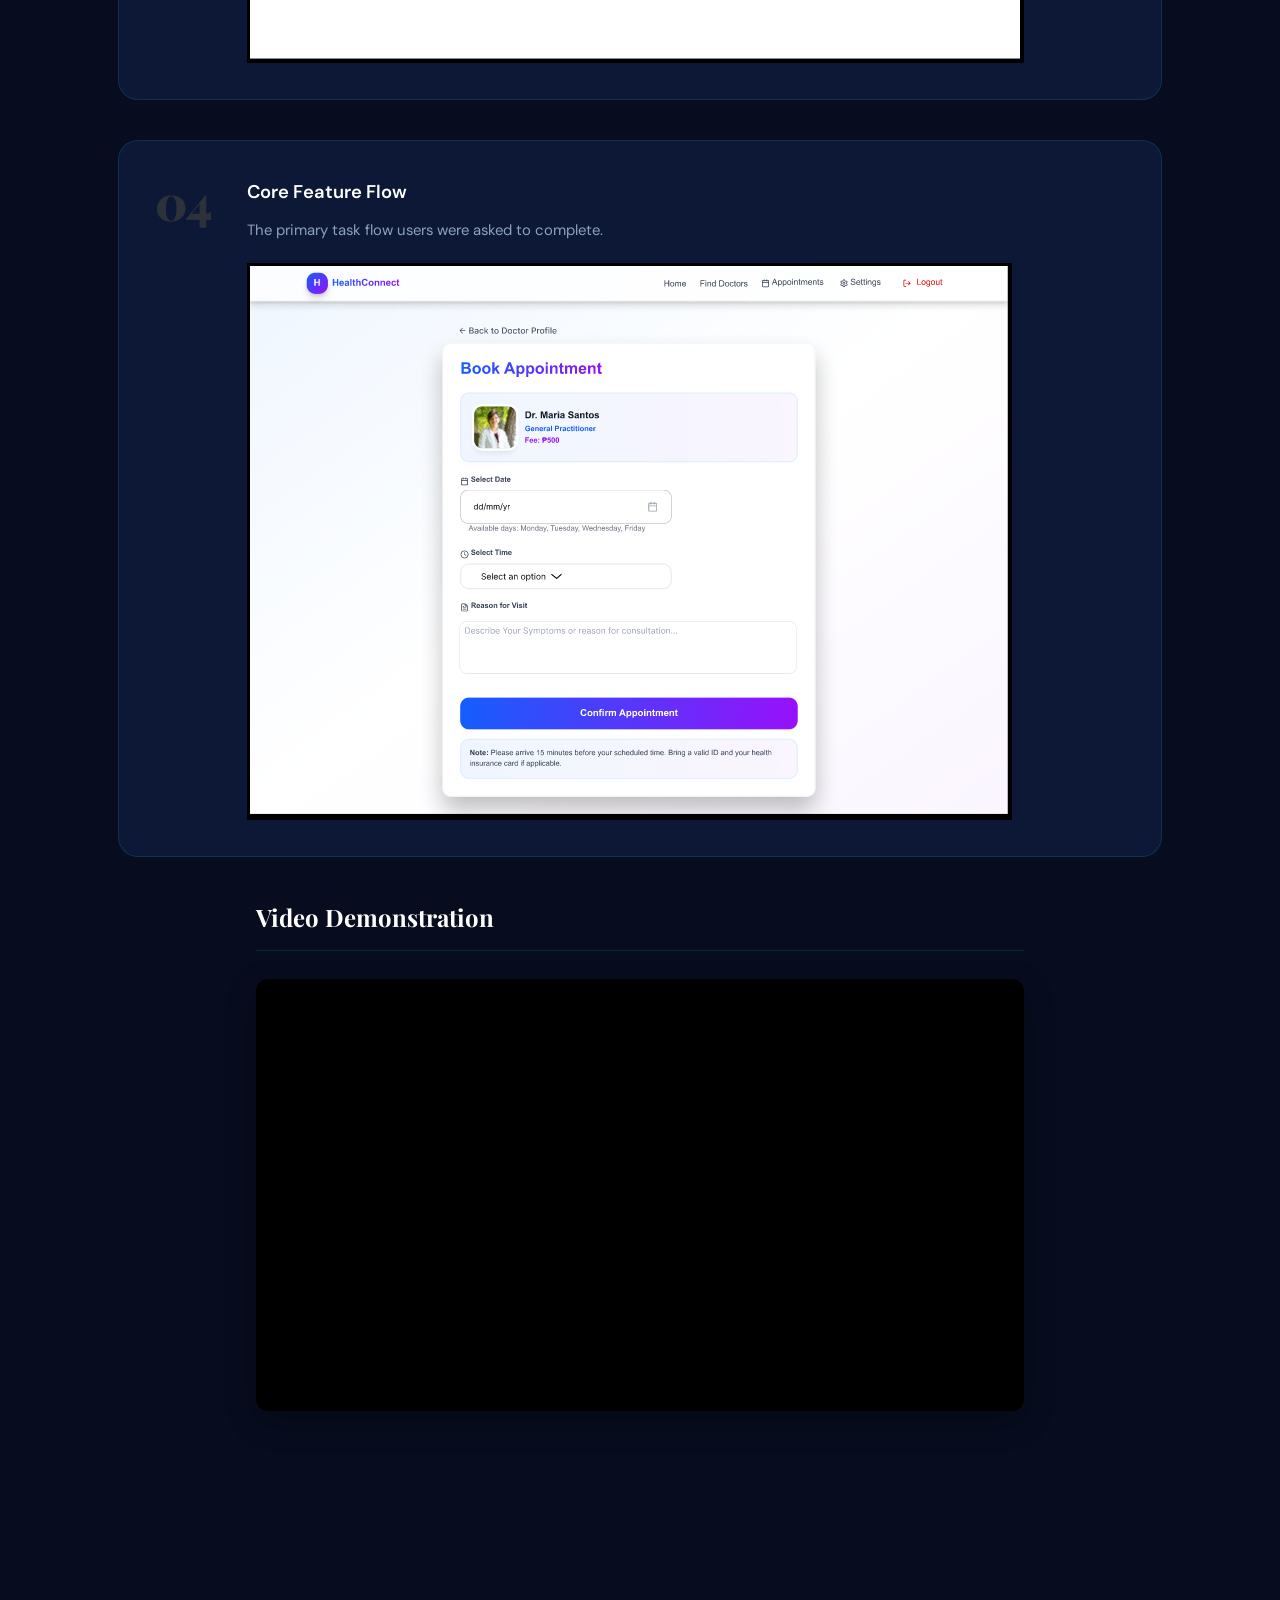
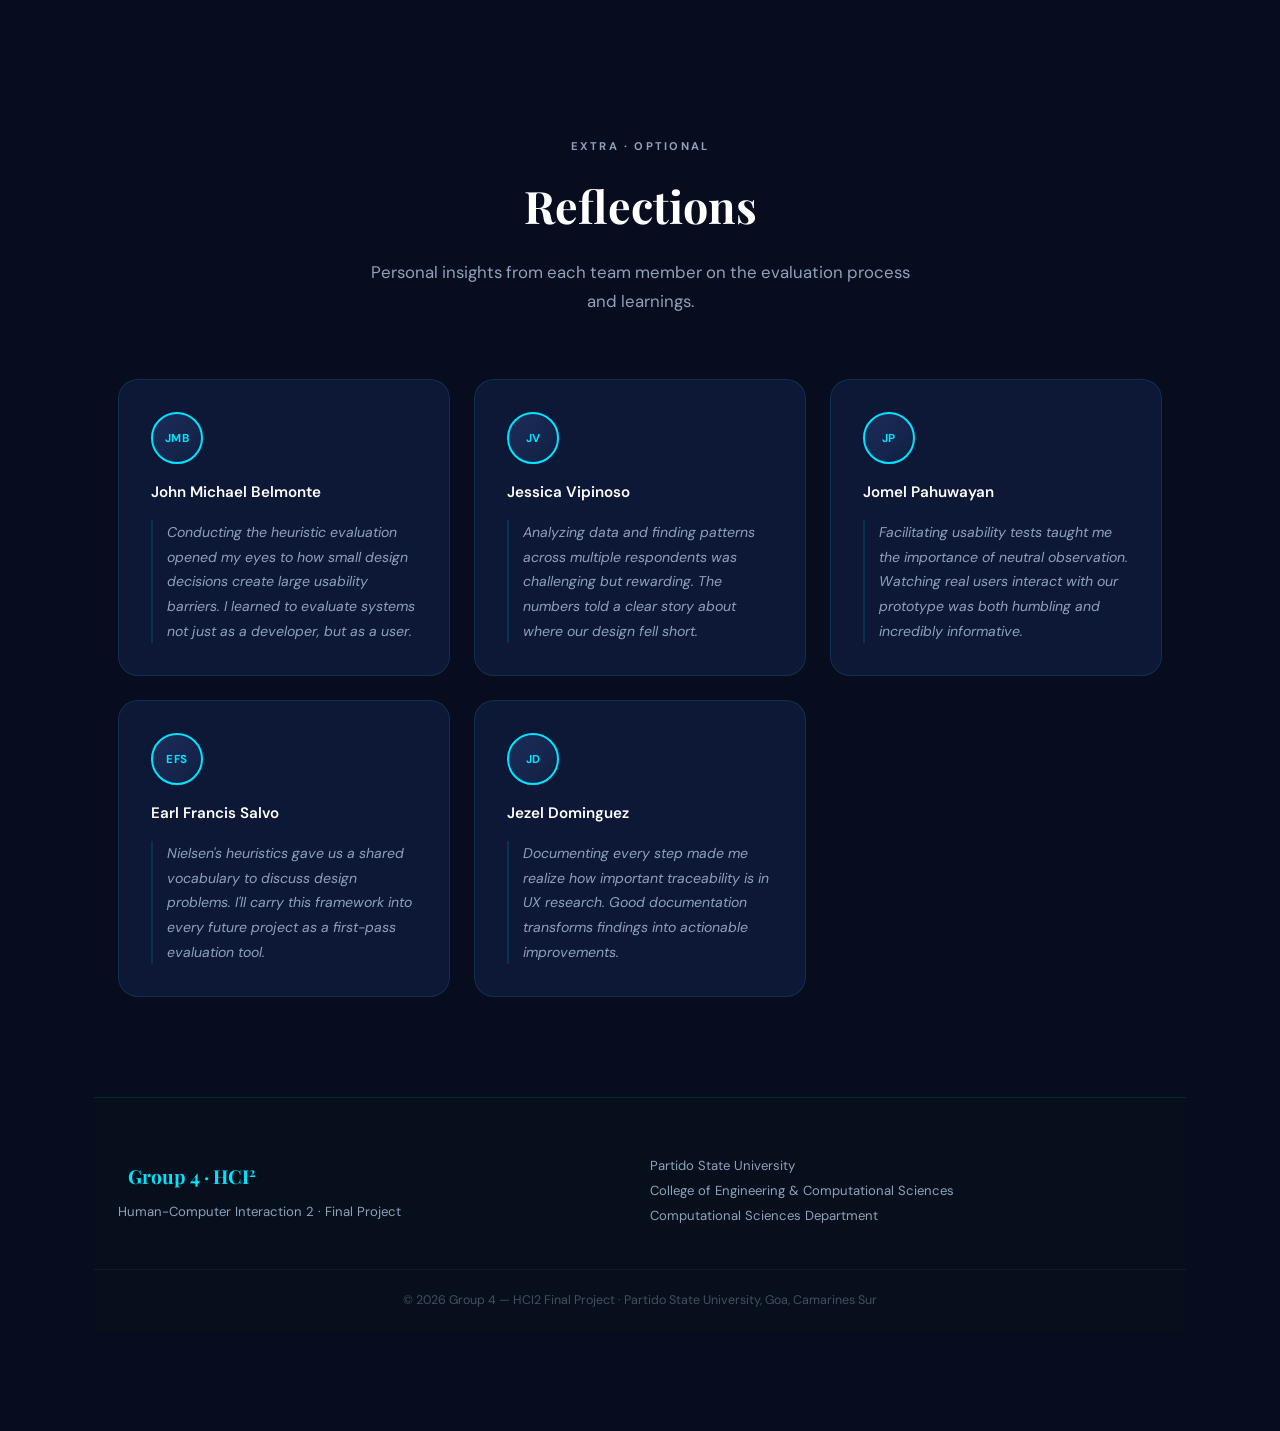
==== commit b339655f: "Update index.html" ====
--- a/index.html
+++ b/index.html
@@ -134,8 +134,8 @@
 
       <div class="two-col reveal">
         <div class="info-card">
-  <div class="ic-icon">📋</div>
-  <h3>Consent Form</h3>
+  <div class="ic-icon">📋<h3> Consent Form</h3></div>
+  
   <p>All participants provided informed consent prior to testing. The consent form outlined the purpose of the study, confidentiality terms, and voluntary participation rights.</p>
   
   <a href="Group4_Consent-Form.pdf" target="_blank" class="link-pill">View Consent Form →</a>
--- a/s.css
+++ b/s.css
@@ -1,39 +1,34 @@
-
 :root {
-
-  --navy:    #0d1b2e;
-
-  --navy-2:  #142138;
-
-  --navy-3:  #1c2d4a;
-
-  --gold:    #fade2c;
-
-  --gold-lt: #fafa2c;
-
-  --cream:   #f5f0e8;
-
-  --white:   #ffffff;
-
-  --text:    #e2ddd4;
-
-  --text-2:  #9fafc2;
-
-  --border:  rgba(201,168,76,.18);
-
-  --card-bg: rgba(28,45,74,.6);
-
-  --alt-bg:  #0a1525;
-
+  /* Core Blue Background Hierarchy */
+  --navy:    #0a1128; /* Deep midnight blue primary background */
+  --navy-2:  #101f42; /* Sleek slate blue for secondary sections */
+  --navy-3:  #1c2d5a; /* Lighter navy accent background blocks */
+  
+  /* Vibrantly Charged Tech Accents */
+  --gold:    #00e5ff; /* High-visibility electric cyan for key text and active links */
+  --gold-lt: #00a8cc; /* Deepened cyan for gradient transitions */
+  
+  /* Layout Component Surfaces */
+  --cream:   #172a53; /* Deep teal-tinted navy for internal structures */
+  --white:   #ffffff; /* Solid white for prominent headings */
+  
+  /* Typography Hierarchy */
+  --text:    #e2f1ff; /* Clean, cool ice-blue for maximum body text readability */
+  --text-2:  #8da2bb; /* Soft slate gray-blue for subtitles and labels */
+  
+  /* Structural Variables */
+  --border:  rgba(0, 229, 255, 0.12); /* Subtle glow-tinted borders */
+  --card-bg: rgba(16, 31, 66, 0.65);  /* Translucent slate blue cards with blur */
+  --alt-bg:  #070d1f;                 /* Ultra-dark blue variation for alternating sections */
+  
+  /* Typography & Sizing remain consistent */
   --font-d:  'Playfair Display', serif;
-
   --font-s:  'DM Sans', sans-serif;
-
   --rad:     12px;
-
   --rad-lg:  20px;
-  --shadow:  0 8px 40px rgba(0,0,0,.4);
-}
+  --shadow:  0 8px 40px rgba(0, 0, 0, 0.5); /* Deep shadow for rich layering */
+}
+
 
 *, *::before, *::after { box-sizing: border-box; margin: 0; padding: 0; }
 
@@ -460,14 +455,14 @@
   
   /* High-Contrast Color Palette */
   color: #111111; /* Deep black for maximum readability on yellow */
-  background: #FFDE4D; /* Vibrant, eye-catching yellow */
+  background: #fade2c; /* Vibrant, eye-catching yellow */
   
   /* Tactile 3D Shadow Effect */
-  box-shadow: 0 4px 6px rgba(0, 0, 0, 0.05), 
-              0 10px 20px rgba(255, 222, 77, 0.3); /* Glowing yellow ambient shadow */
-  
-  /* Smooth transitions */
-  transition: all 0.4s cubic-bezier(0.175, 0.885, 0.32, 1.275);
+box-shadow: 0 4px 6px rgba(0, 0, 0, 0.05), 
+            0 10px 20px rgba(0, 229, 255, 0.3); /* Glowing matching cyan ambient shadow */
+
+/* Smooth transitions */
+transition: all 0.4s cubic-bezier(0.175, 0.885, 0.32, 1.275);
   cursor: pointer;
   -webkit-tap-highlight-color: transparent;
 
